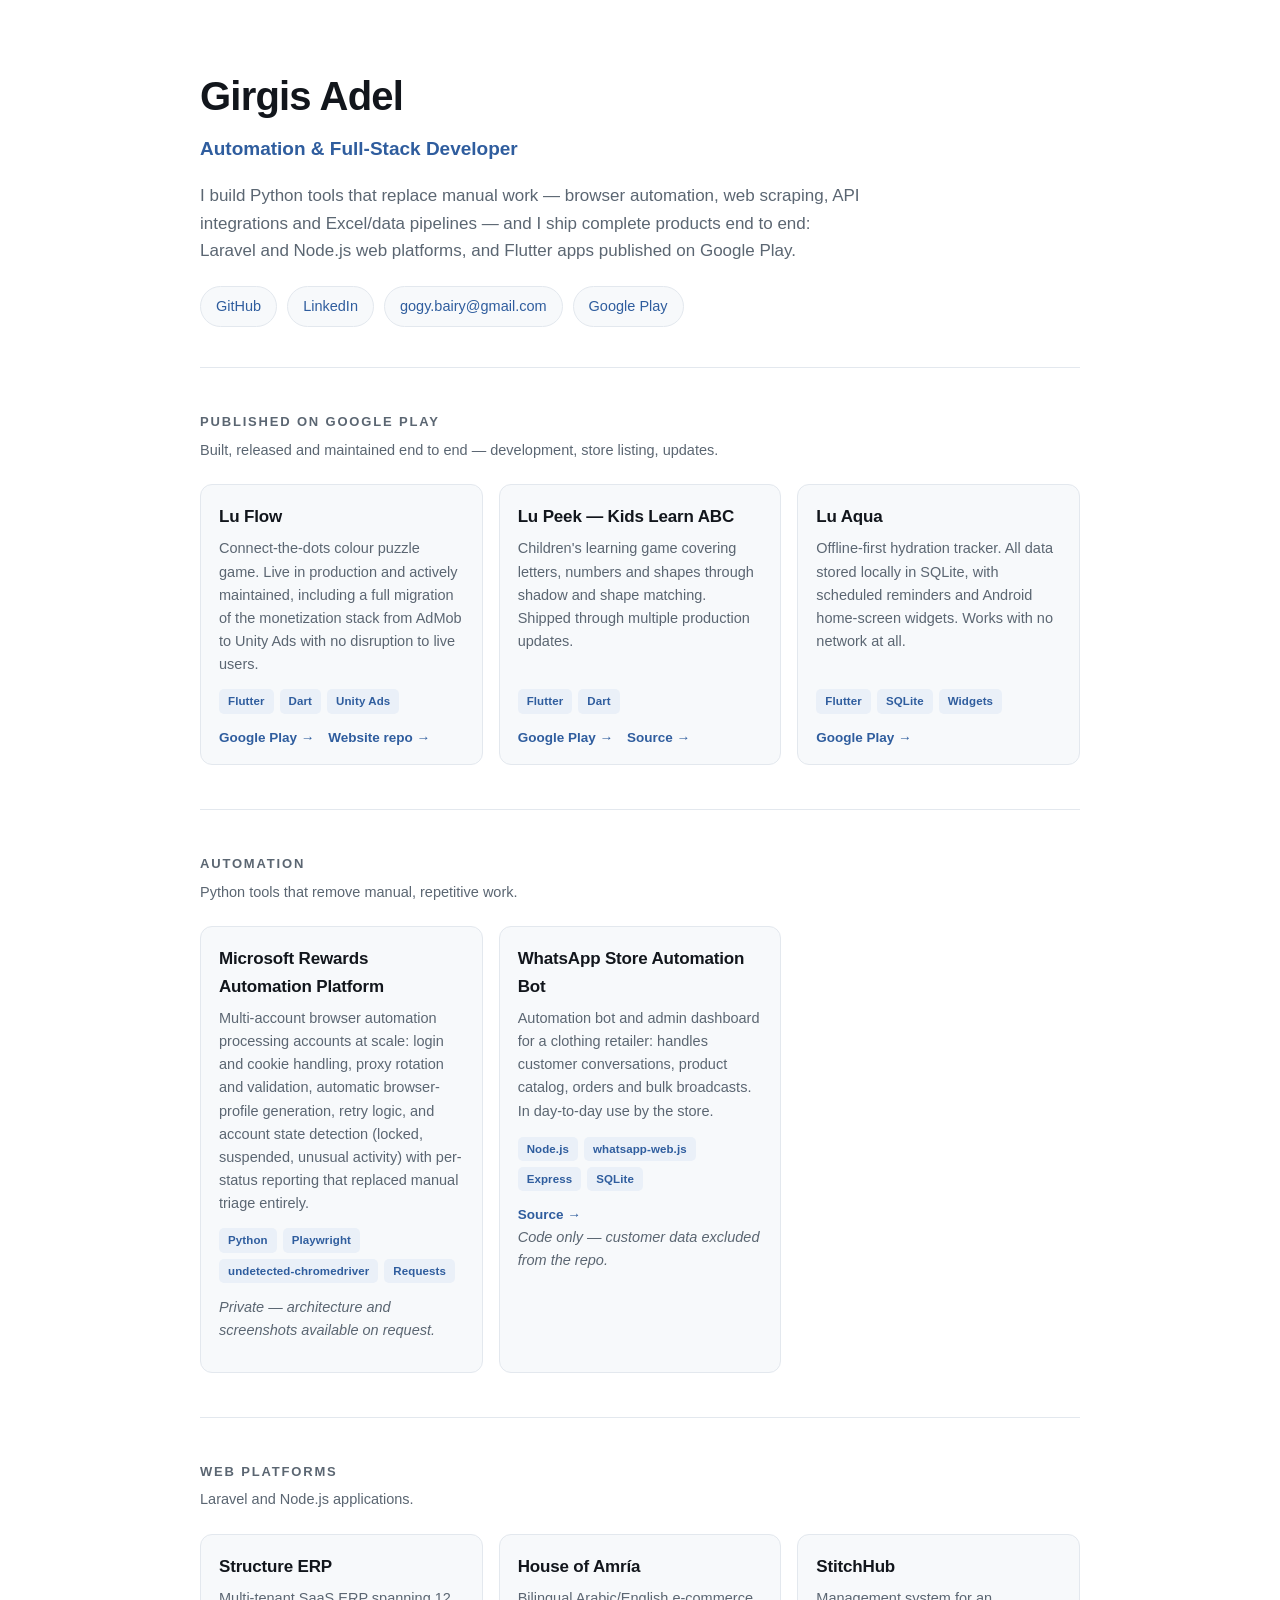
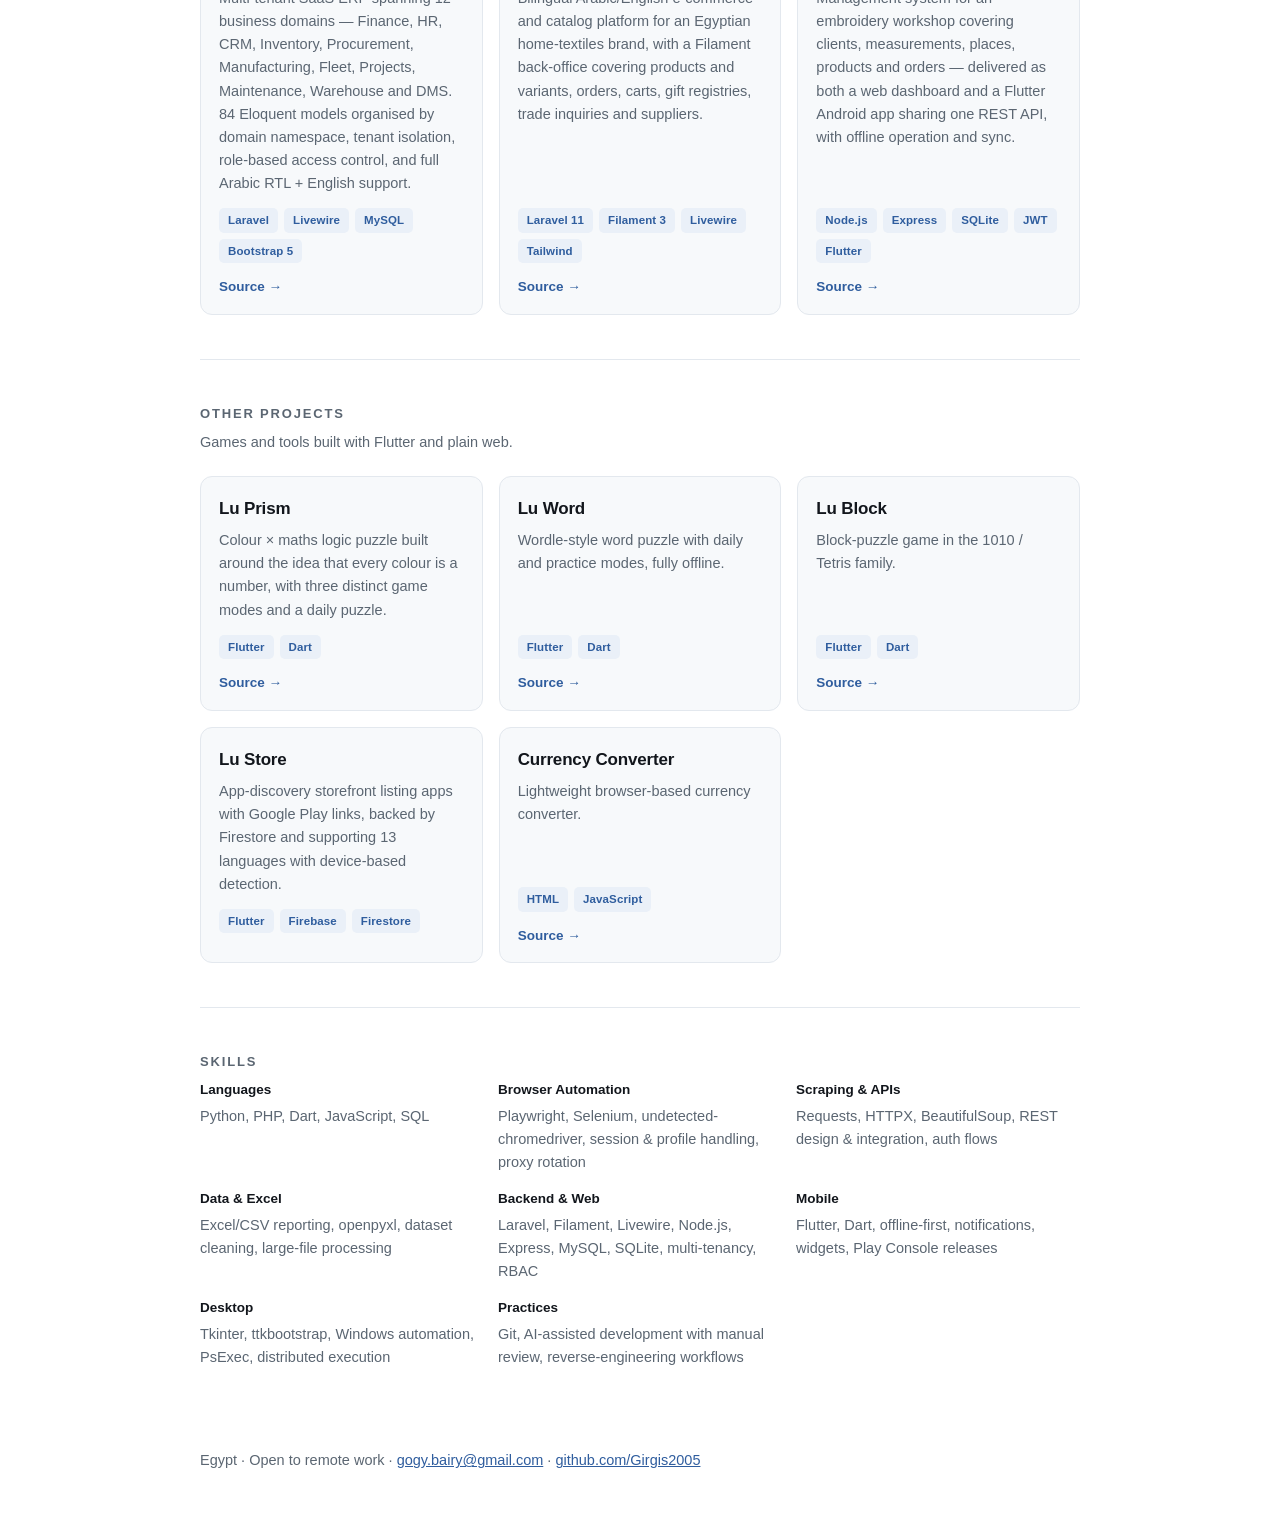
==== index.html @ fccb97ec "Link portfolio cards to published repos" ====
<!DOCTYPE html>
<html lang="en">
<head>
<meta charset="utf-8">
<meta name="viewport" content="width=device-width, initial-scale=1">
<title>Girgis Adel — Automation &amp; Full-Stack Developer</title>
<meta name="description" content="Python automation, Laravel &amp; Node.js web platforms, and Flutter apps published on Google Play.">
<style>
  :root{
    --bg:#ffffff; --fg:#12161c; --muted:#5b6672; --line:#e3e8ee;
    --card:#f7f9fb; --accent:#2f5d9e; --chip:#eaf0f8; --chipfg:#2f5d9e;
  }
  @media (prefers-color-scheme:dark){
    :root{ --bg:#0e1116; --fg:#e6ebf1; --muted:#9aa7b4; --line:#232a33;
           --card:#161b22; --accent:#7aa7e0; --chip:#1b2432; --chipfg:#9dc0ee; }
  }
  :root[data-theme="dark"]{ --bg:#0e1116; --fg:#e6ebf1; --muted:#9aa7b4; --line:#232a33;
           --card:#161b22; --accent:#7aa7e0; --chip:#1b2432; --chipfg:#9dc0ee; }
  :root[data-theme="light"]{ --bg:#ffffff; --fg:#12161c; --muted:#5b6672; --line:#e3e8ee;
           --card:#f7f9fb; --accent:#2f5d9e; --chip:#eaf0f8; --chipfg:#2f5d9e; }

  *{box-sizing:border-box}
  body{margin:0;background:var(--bg);color:var(--fg);
    font:16px/1.6 -apple-system,BlinkMacSystemFont,"Segoe UI",Roboto,Helvetica,Arial,sans-serif;
    -webkit-font-smoothing:antialiased}
  .wrap{max-width:920px;margin:0 auto;padding:0 20px}
  a{color:var(--accent)}

  header{padding:64px 0 40px;border-bottom:1px solid var(--line)}
  h1{margin:0 0 6px;font-size:clamp(28px,5vw,40px);letter-spacing:-.02em}
  .role{margin:0 0 18px;font-size:clamp(16px,2.6vw,19px);color:var(--accent);font-weight:600}
  .lede{margin:0 0 22px;max-width:70ch;color:var(--muted);font-size:17px}
  .links{display:flex;flex-wrap:wrap;gap:10px}
  .links a{display:inline-block;padding:8px 15px;border:1px solid var(--line);
    border-radius:999px;text-decoration:none;font-size:14.5px;font-weight:500;
    background:var(--card);transition:border-color .15s}
  .links a:hover{border-color:var(--accent)}

  section{padding:44px 0;border-bottom:1px solid var(--line)}
  section:last-of-type{border-bottom:0}
  h2{margin:0 0 6px;font-size:13px;text-transform:uppercase;letter-spacing:.14em;color:var(--muted);font-weight:700}
  .sechint{margin:0 0 22px;color:var(--muted);font-size:14.5px}

  .grid{display:grid;gap:16px;grid-template-columns:repeat(auto-fill,minmax(270px,1fr))}
  .card{background:var(--card);border:1px solid var(--line);border-radius:12px;
    padding:18px 18px 16px;display:flex;flex-direction:column}
  .card h3{margin:0 0 7px;font-size:17px;letter-spacing:-.01em}
  .card p{margin:0 0 13px;font-size:14.5px;color:var(--muted);flex:1}
  .stack{display:flex;flex-wrap:wrap;gap:6px;margin-bottom:13px}
  .stack span{background:var(--chip);color:var(--chipfg);font-size:11.5px;
    padding:3px 9px;border-radius:5px;font-weight:600;letter-spacing:.01em}
  .cta{display:flex;flex-wrap:wrap;gap:14px;font-size:13.5px;font-weight:600}
  .cta a{text-decoration:none}
  .cta a:hover{text-decoration:underline}
  .note{font-size:13px;color:var(--muted);font-style:italic}

  .skills{display:grid;gap:14px;grid-template-columns:repeat(auto-fit,minmax(240px,1fr))}
  .skills div strong{display:block;font-size:13.5px;margin-bottom:4px}
  .skills div p{margin:0;font-size:14.5px;color:var(--muted)}

  footer{padding:36px 0 60px;color:var(--muted);font-size:14.5px}
</style>
</head>
<body>
<div class="wrap">

<header>
  <h1>Girgis Adel</h1>
  <p class="role">Automation &amp; Full-Stack Developer</p>
  <p class="lede">
    I build Python tools that replace manual work — browser automation, web scraping, API
    integrations and Excel/data pipelines — and I ship complete products end to end: Laravel
    and Node.js web platforms, and Flutter apps published on Google Play.
  </p>
  <div class="links">
    <a href="https://github.com/Girgis2005">GitHub</a>
    <a href="https://www.linkedin.com/in/girgis-adel-0312b8225/">LinkedIn</a>
    <a href="mailto:gogy.bairy@gmail.com">gogy.bairy@gmail.com</a>
    <a href="https://play.google.com/store/apps/details?id=com.luflow.app">Google Play</a>
  </div>
</header>

<section>
  <h2>Published on Google Play</h2>
  <p class="sechint">Built, released and maintained end to end — development, store listing, updates.</p>
  <div class="grid">

    <article class="card">
      <h3>Lu Flow</h3>
      <p>Connect-the-dots colour puzzle game. Live in production and actively maintained,
         including a full migration of the monetization stack from AdMob to Unity Ads
         with no disruption to live users.</p>
      <div class="stack"><span>Flutter</span><span>Dart</span><span>Unity Ads</span></div>
      <div class="cta">
        <a href="https://play.google.com/store/apps/details?id=com.luflow.app">Google Play →</a>
        <a href="https://github.com/Girgis2005/lu-flow">Website repo →</a>
      </div>
    </article>

    <article class="card">
      <h3>Lu Peek — Kids Learn ABC</h3>
      <p>Children's learning game covering letters, numbers and shapes through shadow and
         shape matching. Shipped through multiple production updates.</p>
      <div class="stack"><span>Flutter</span><span>Dart</span></div>
      <div class="cta">
        <a href="https://play.google.com/store/apps/details?id=com.lupeek.app">Google Play →</a>
        <a href="https://github.com/Girgis2005/lu-peek">Source →</a>
      </div>
    </article>

    <article class="card">
      <h3>Lu Aqua</h3>
      <p>Offline-first hydration tracker. All data stored locally in SQLite, with scheduled
         reminders and Android home-screen widgets. Works with no network at all.</p>
      <div class="stack"><span>Flutter</span><span>SQLite</span><span>Widgets</span></div>
      <div class="cta">
        <a href="https://play.google.com/store/apps/details?id=com.smartsip.smartsip">Google Play →</a>
      </div>
    </article>

  </div>
</section>

<section>
  <h2>Automation</h2>
  <p class="sechint">Python tools that remove manual, repetitive work.</p>
  <div class="grid">

    <article class="card">
      <h3>Microsoft Rewards Automation Platform</h3>
      <p>Multi-account browser automation processing accounts at scale: login and cookie
         handling, proxy rotation and validation, automatic browser-profile generation,
         retry logic, and account state detection (locked, suspended, unusual activity)
         with per-status reporting that replaced manual triage entirely.</p>
      <div class="stack"><span>Python</span><span>Playwright</span><span>undetected-chromedriver</span><span>Requests</span></div>
      <p class="note">Private — architecture and screenshots available on request.</p>
    </article>

    <article class="card">
      <h3>WhatsApp Store Automation Bot</h3>
      <p>Automation bot and admin dashboard for a clothing retailer: handles customer
         conversations, product catalog, orders and bulk broadcasts. In day-to-day use
         by the store.</p>
      <div class="stack"><span>Node.js</span><span>whatsapp-web.js</span><span>Express</span><span>SQLite</span></div>
      <div class="cta"><a href="https://github.com/Girgis2005/whatsapp-store-bot">Source →</a></div>
      <p class="note">Code only — customer data excluded from the repo.</p>
    </article>

  </div>
</section>

<section>
  <h2>Web Platforms</h2>
  <p class="sechint">Laravel and Node.js applications.</p>
  <div class="grid">

    <article class="card">
      <h3>Structure ERP</h3>
      <p>Multi-tenant SaaS ERP spanning 12 business domains — Finance, HR, CRM, Inventory,
         Procurement, Manufacturing, Fleet, Projects, Maintenance, Warehouse and DMS.
         84 Eloquent models organised by domain namespace, tenant isolation, role-based
         access control, and full Arabic RTL + English support.</p>
      <div class="stack"><span>Laravel</span><span>Livewire</span><span>MySQL</span><span>Bootstrap 5</span></div>
      <div class="cta"><a href="https://github.com/Girgis2005/structure-erp">Source →</a></div>
    </article>

    <article class="card">
      <h3>House of Amría</h3>
      <p>Bilingual Arabic/English e-commerce and catalog platform for an Egyptian
         home-textiles brand, with a Filament back-office covering products and variants,
         orders, carts, gift registries, trade inquiries and suppliers.</p>
      <div class="stack"><span>Laravel 11</span><span>Filament 3</span><span>Livewire</span><span>Tailwind</span></div>
      <div class="cta"><a href="https://github.com/Girgis2005/house-of-amria">Source →</a></div>
    </article>

    <article class="card">
      <h3>StitchHub</h3>
      <p>Management system for an embroidery workshop covering clients, measurements,
         places, products and orders — delivered as both a web dashboard and a Flutter
         Android app sharing one REST API, with offline operation and sync.</p>
      <div class="stack"><span>Node.js</span><span>Express</span><span>SQLite</span><span>JWT</span><span>Flutter</span></div>
      <div class="cta"><a href="https://github.com/Girgis2005/stitchhub-workshop">Source →</a></div>
    </article>

  </div>
</section>

<section>
  <h2>Other Projects</h2>
  <p class="sechint">Games and tools built with Flutter and plain web.</p>
  <div class="grid">

    <article class="card">
      <h3>Lu Prism</h3>
      <p>Colour × maths logic puzzle built around the idea that every colour is a number,
         with three distinct game modes and a daily puzzle.</p>
      <div class="stack"><span>Flutter</span><span>Dart</span></div>
      <div class="cta"><a href="https://github.com/Girgis2005/lu-prism">Source →</a></div>
    </article>

    <article class="card">
      <h3>Lu Word</h3>
      <p>Wordle-style word puzzle with daily and practice modes, fully offline.</p>
      <div class="stack"><span>Flutter</span><span>Dart</span></div>
      <div class="cta"><a href="https://github.com/Girgis2005/lu-word">Source →</a></div>
    </article>

    <article class="card">
      <h3>Lu Block</h3>
      <p>Block-puzzle game in the 1010 / Tetris family.</p>
      <div class="stack"><span>Flutter</span><span>Dart</span></div>
      <div class="cta"><a href="https://github.com/Girgis2005/lu-block">Source →</a></div>
    </article>

    <article class="card">
      <h3>Lu Store</h3>
      <p>App-discovery storefront listing apps with Google Play links, backed by Firestore
         and supporting 13 languages with device-based detection.</p>
      <div class="stack"><span>Flutter</span><span>Firebase</span><span>Firestore</span></div>
    </article>

    <article class="card">
      <h3>Currency Converter</h3>
      <p>Lightweight browser-based currency converter.</p>
      <div class="stack"><span>HTML</span><span>JavaScript</span></div>
      <div class="cta"><a href="https://github.com/Girgis2005/currency-converter">Source →</a></div>
    </article>

  </div>
</section>

<section>
  <h2>Skills</h2>
  <div class="skills">
    <div><strong>Languages</strong><p>Python, PHP, Dart, JavaScript, SQL</p></div>
    <div><strong>Browser Automation</strong><p>Playwright, Selenium, undetected-chromedriver, session &amp; profile handling, proxy rotation</p></div>
    <div><strong>Scraping &amp; APIs</strong><p>Requests, HTTPX, BeautifulSoup, REST design &amp; integration, auth flows</p></div>
    <div><strong>Data &amp; Excel</strong><p>Excel/CSV reporting, openpyxl, dataset cleaning, large-file processing</p></div>
    <div><strong>Backend &amp; Web</strong><p>Laravel, Filament, Livewire, Node.js, Express, MySQL, SQLite, multi-tenancy, RBAC</p></div>
    <div><strong>Mobile</strong><p>Flutter, Dart, offline-first, notifications, widgets, Play Console releases</p></div>
    <div><strong>Desktop</strong><p>Tkinter, ttkbootstrap, Windows automation, PsExec, distributed execution</p></div>
    <div><strong>Practices</strong><p>Git, AI-assisted development with manual review, reverse-engineering workflows</p></div>
  </div>
</section>

<footer>
  Egypt · Open to remote work ·
  <a href="mailto:gogy.bairy@gmail.com">gogy.bairy@gmail.com</a> ·
  <a href="https://github.com/Girgis2005">github.com/Girgis2005</a>
</footer>

</div>
</body>
</html>
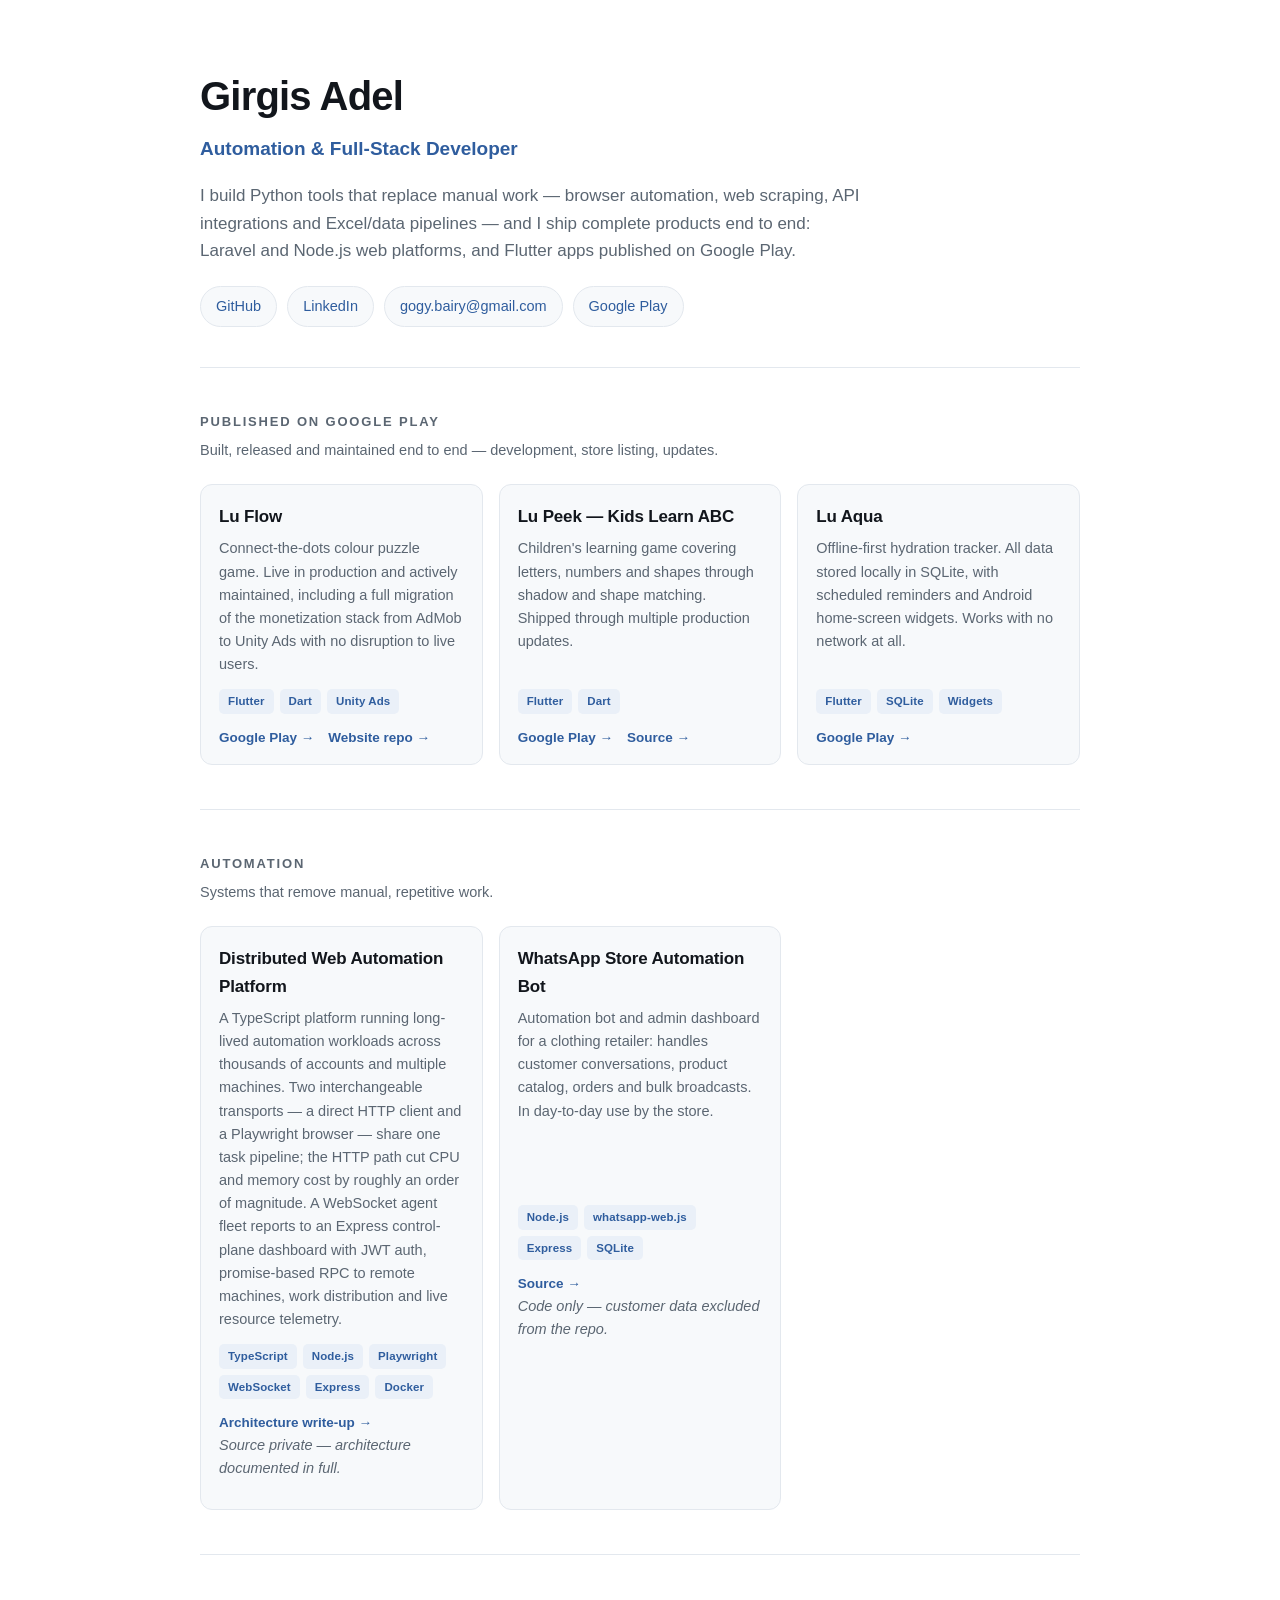
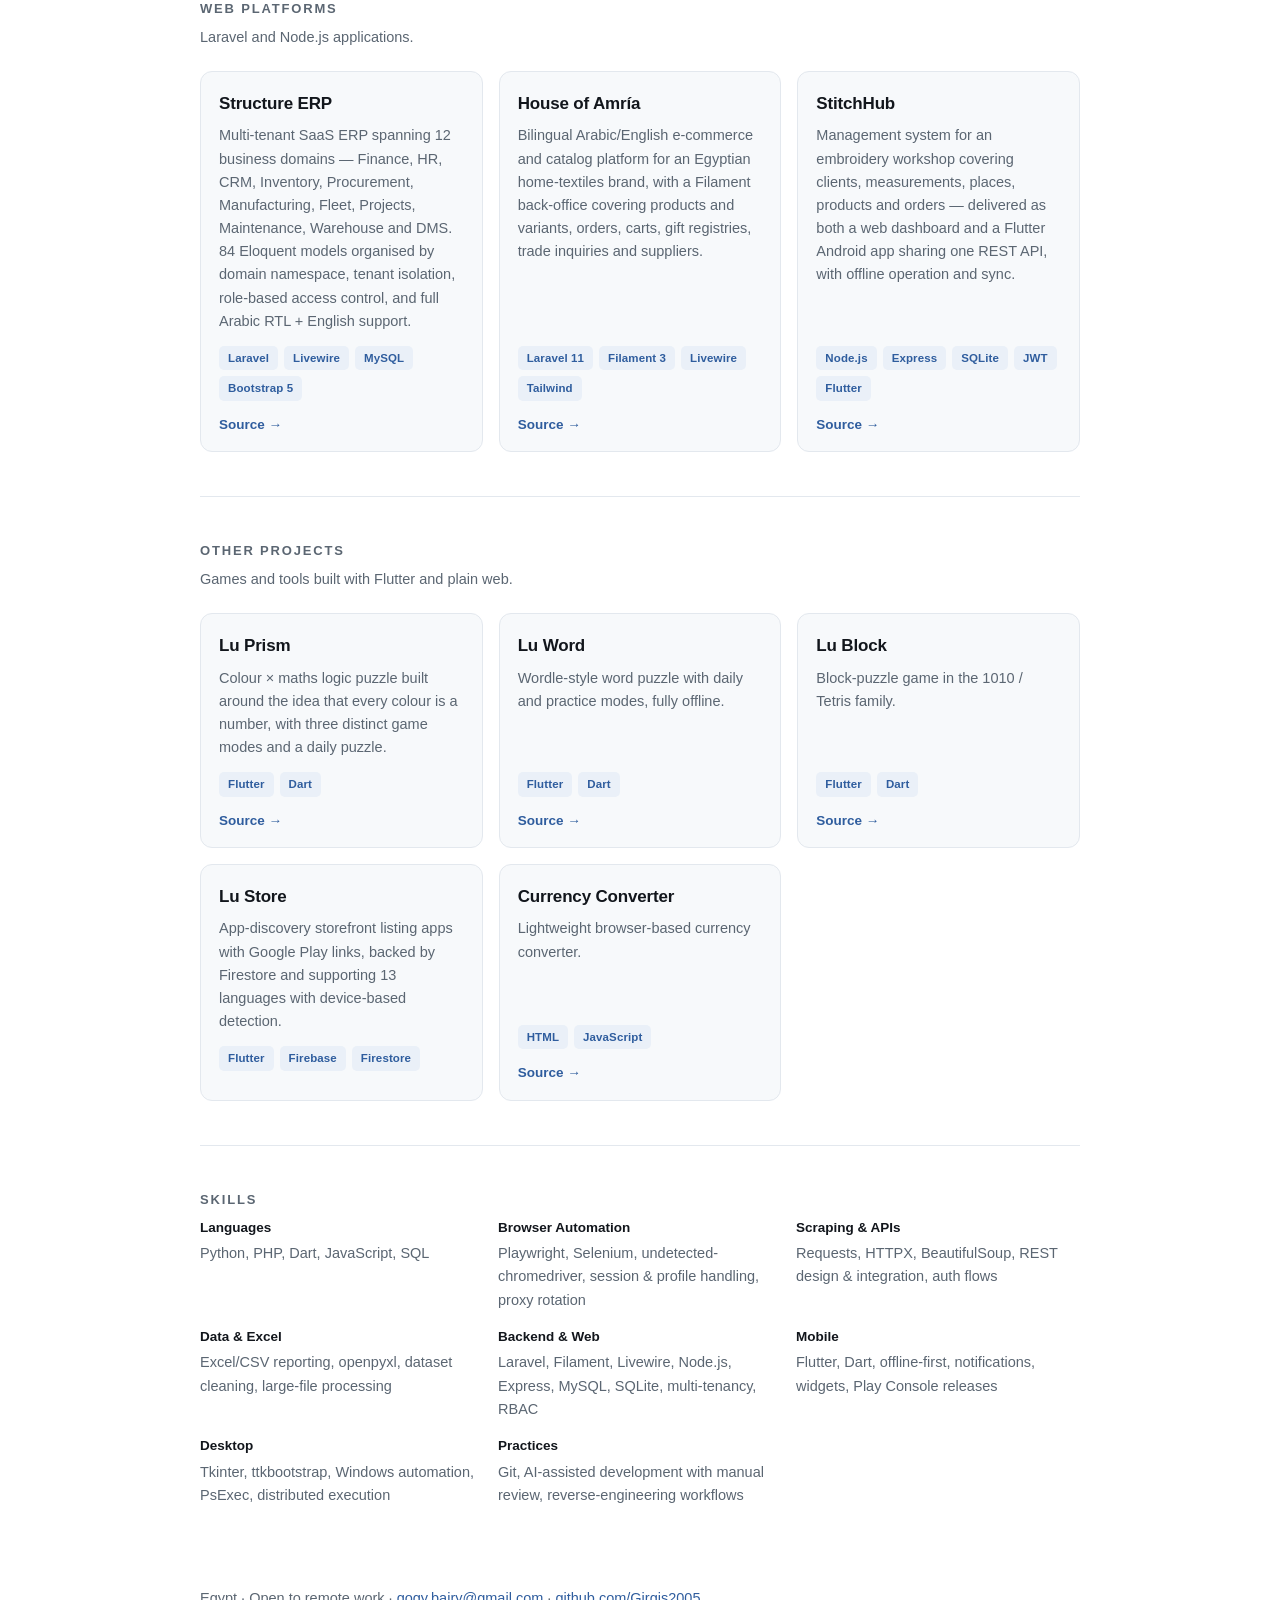
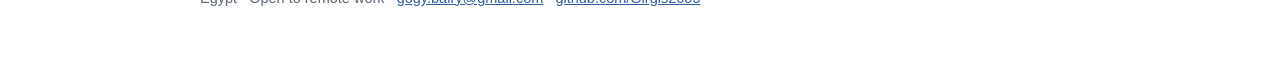
==== commit 60e62b13: "Reframe automation platform entry" ====
--- a/index.html
+++ b/index.html
@@ -123,17 +123,20 @@
 
 <section>
   <h2>Automation</h2>
-  <p class="sechint">Python tools that remove manual, repetitive work.</p>
-  <div class="grid">
-
-    <article class="card">
-      <h3>Microsoft Rewards Automation Platform</h3>
-      <p>Multi-account browser automation processing accounts at scale: login and cookie
-         handling, proxy rotation and validation, automatic browser-profile generation,
-         retry logic, and account state detection (locked, suspended, unusual activity)
-         with per-status reporting that replaced manual triage entirely.</p>
-      <div class="stack"><span>Python</span><span>Playwright</span><span>undetected-chromedriver</span><span>Requests</span></div>
-      <p class="note">Private — architecture and screenshots available on request.</p>
+  <p class="sechint">Systems that remove manual, repetitive work.</p>
+  <div class="grid">
+
+    <article class="card">
+      <h3>Distributed Web Automation Platform</h3>
+         <p>A TypeScript platform running long-lived automation workloads across thousands of
+         accounts and multiple machines. Two interchangeable transports — a direct HTTP client
+         and a Playwright browser — share one task pipeline; the HTTP path cut CPU and memory
+         cost by roughly an order of magnitude. A WebSocket agent fleet reports to an Express
+         control-plane dashboard with JWT auth, promise-based RPC to remote machines, work
+         distribution and live resource telemetry.</p>
+      <div class="stack"><span>TypeScript</span><span>Node.js</span><span>Playwright</span><span>WebSocket</span><span>Express</span><span>Docker</span></div>
+      <div class="cta"><a href="https://github.com/Girgis2005/distributed-web-automation">Architecture write-up →</a></div>
+      <p class="note">Source private — architecture documented in full.</p>
     </article>
 
     <article class="card">
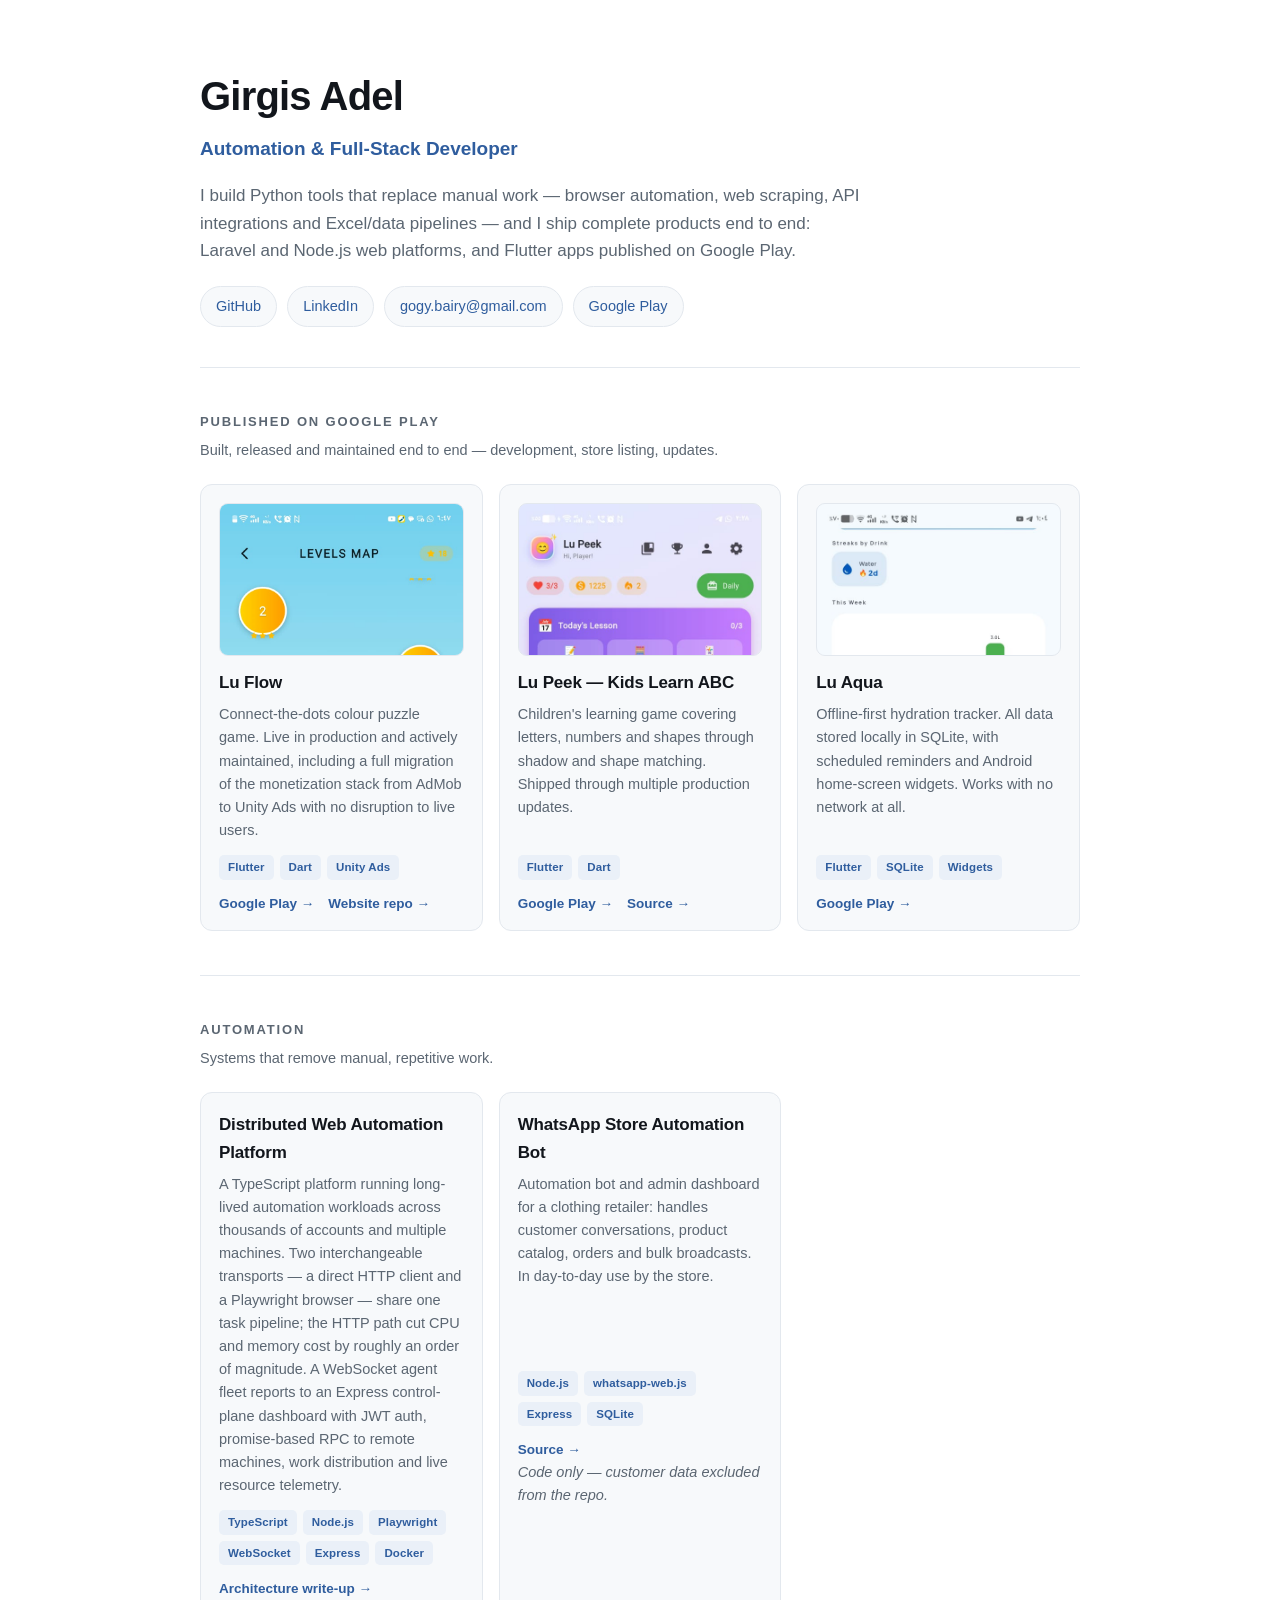
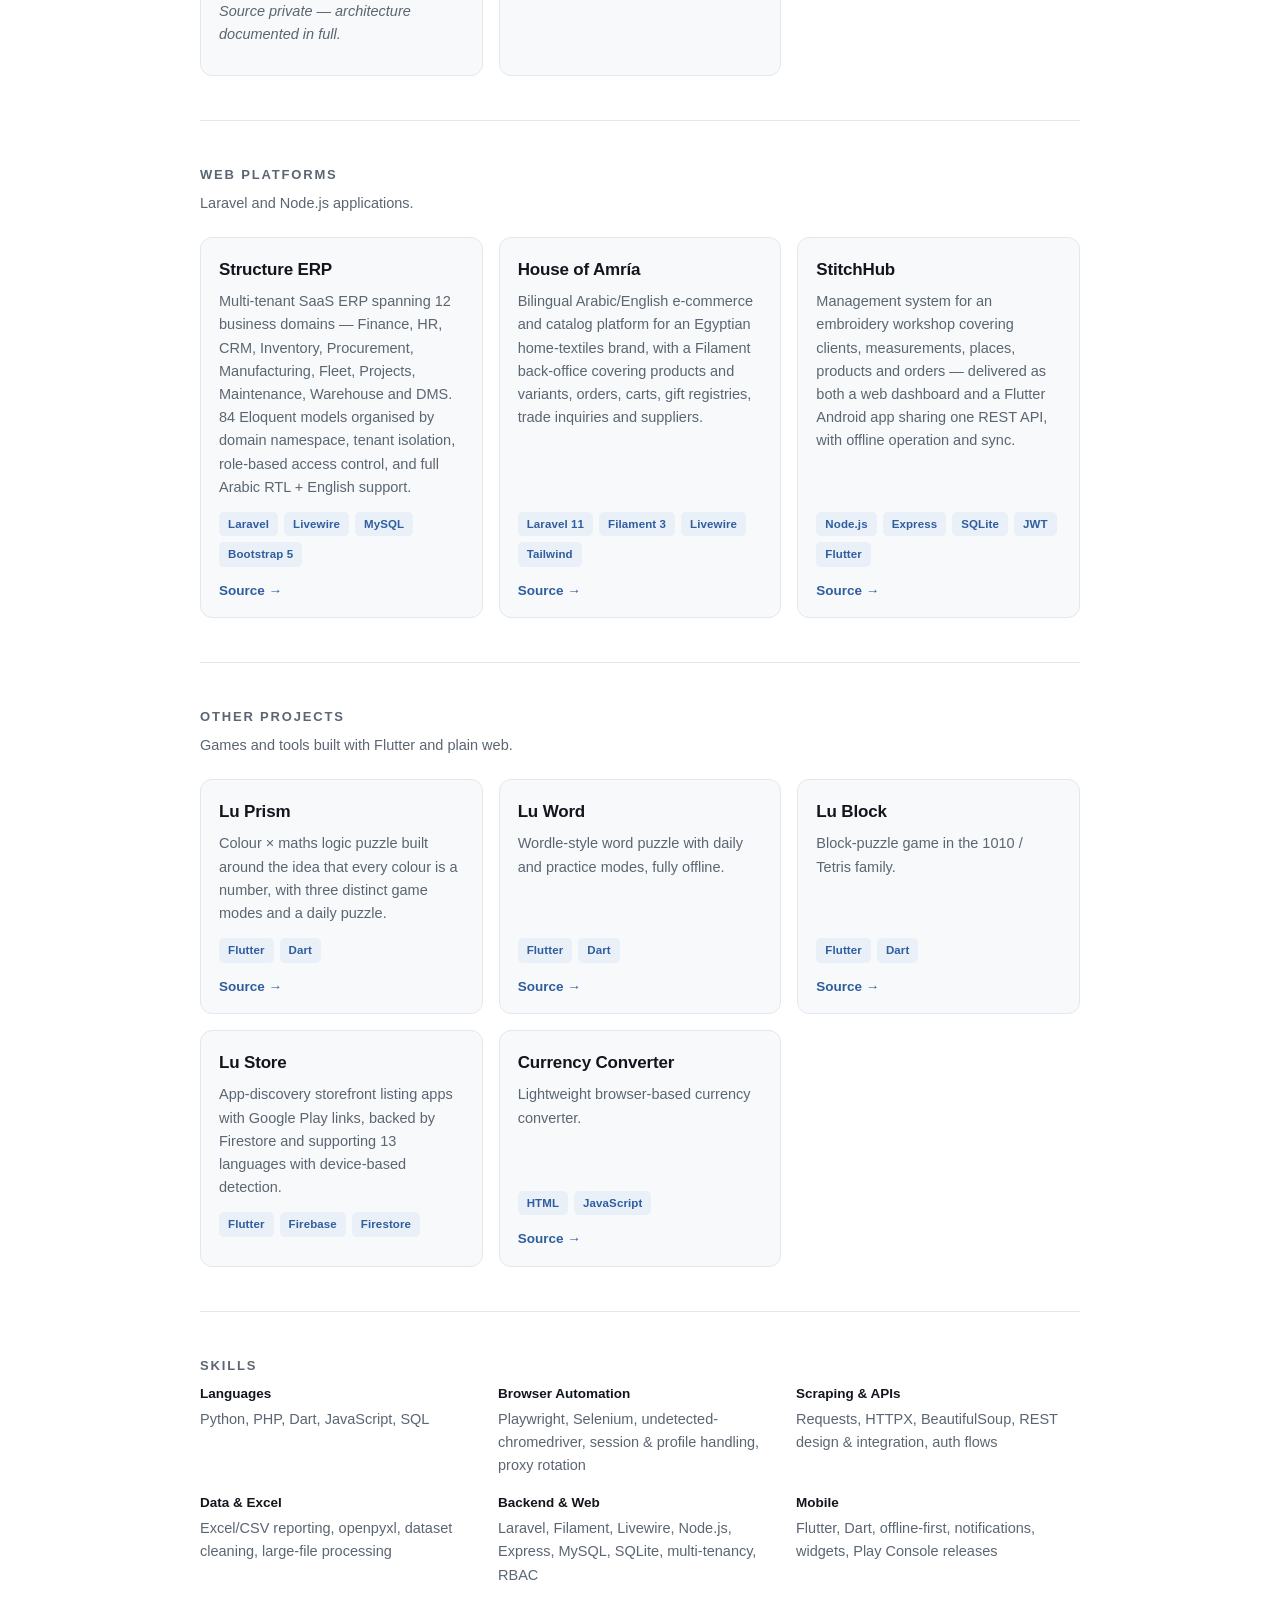
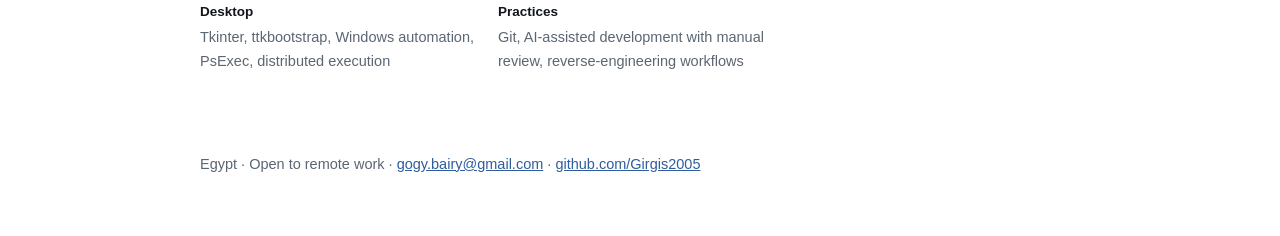
==== commit f41791fd: "Add real app screenshots to published-apps cards" ====
--- a/index.html
+++ b/index.html
@@ -46,6 +46,8 @@
     padding:18px 18px 16px;display:flex;flex-direction:column}
   .card h3{margin:0 0 7px;font-size:17px;letter-spacing:-.01em}
   .card p{margin:0 0 13px;font-size:14.5px;color:var(--muted);flex:1}
+  .shot{width:100%;border-radius:9px;border:1px solid var(--line);margin-bottom:13px;
+    aspect-ratio:16/10;object-fit:cover;object-position:top;background:var(--chip);display:block}
   .stack{display:flex;flex-wrap:wrap;gap:6px;margin-bottom:13px}
   .stack span{background:var(--chip);color:var(--chipfg);font-size:11.5px;
     padding:3px 9px;border-radius:5px;font-weight:600;letter-spacing:.01em}
@@ -86,6 +88,7 @@
   <div class="grid">
 
     <article class="card">
+      <img class="shot" src="img/apps/luflow.png" alt="Lu Flow gameplay" loading="lazy">
       <h3>Lu Flow</h3>
       <p>Connect-the-dots colour puzzle game. Live in production and actively maintained,
          including a full migration of the monetization stack from AdMob to Unity Ads
@@ -98,6 +101,7 @@
     </article>
 
     <article class="card">
+      <img class="shot" src="img/apps/lupeek.png" alt="Lu Peek gameplay" loading="lazy">
       <h3>Lu Peek — Kids Learn ABC</h3>
       <p>Children's learning game covering letters, numbers and shapes through shadow and
          shape matching. Shipped through multiple production updates.</p>
@@ -109,6 +113,7 @@
     </article>
 
     <article class="card">
+      <img class="shot" src="img/apps/luaqua.png" alt="Lu Aqua hydration tracker" loading="lazy">
       <h3>Lu Aqua</h3>
       <p>Offline-first hydration tracker. All data stored locally in SQLite, with scheduled
          reminders and Android home-screen widgets. Works with no network at all.</p>
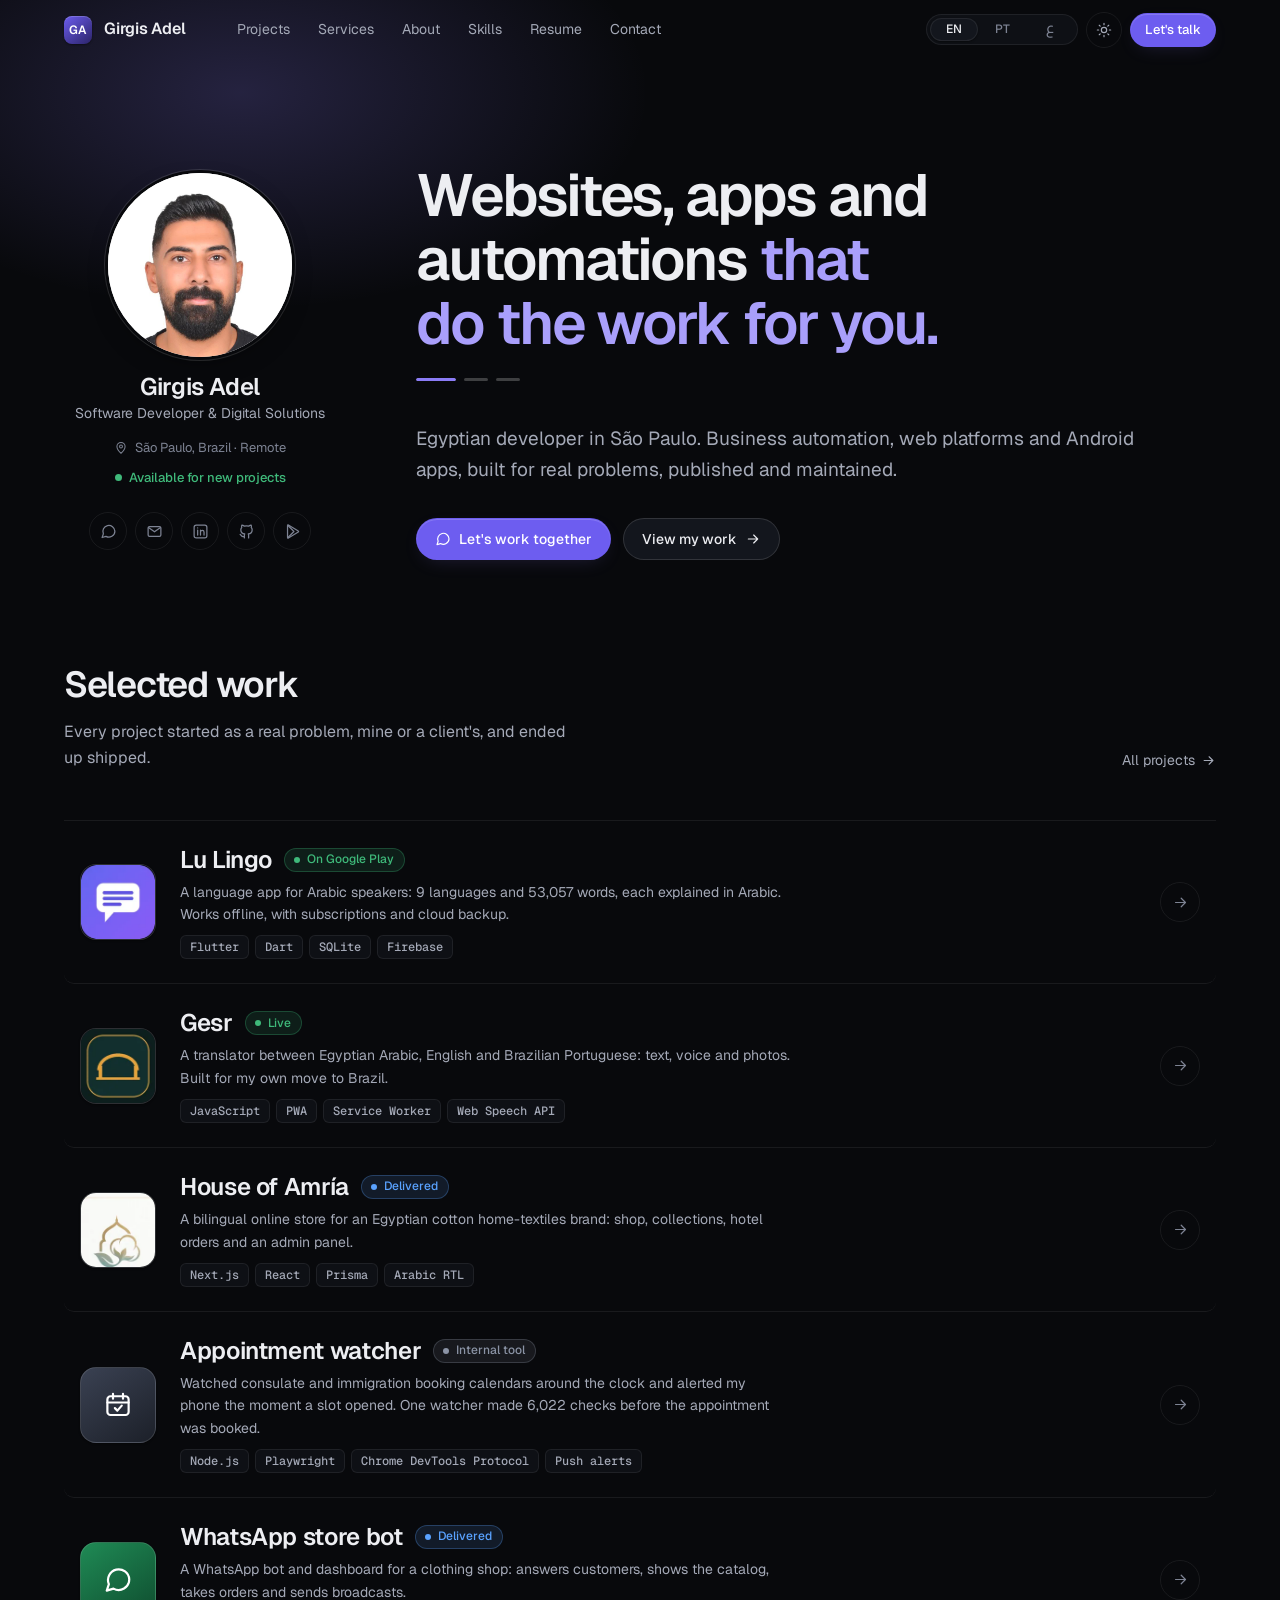
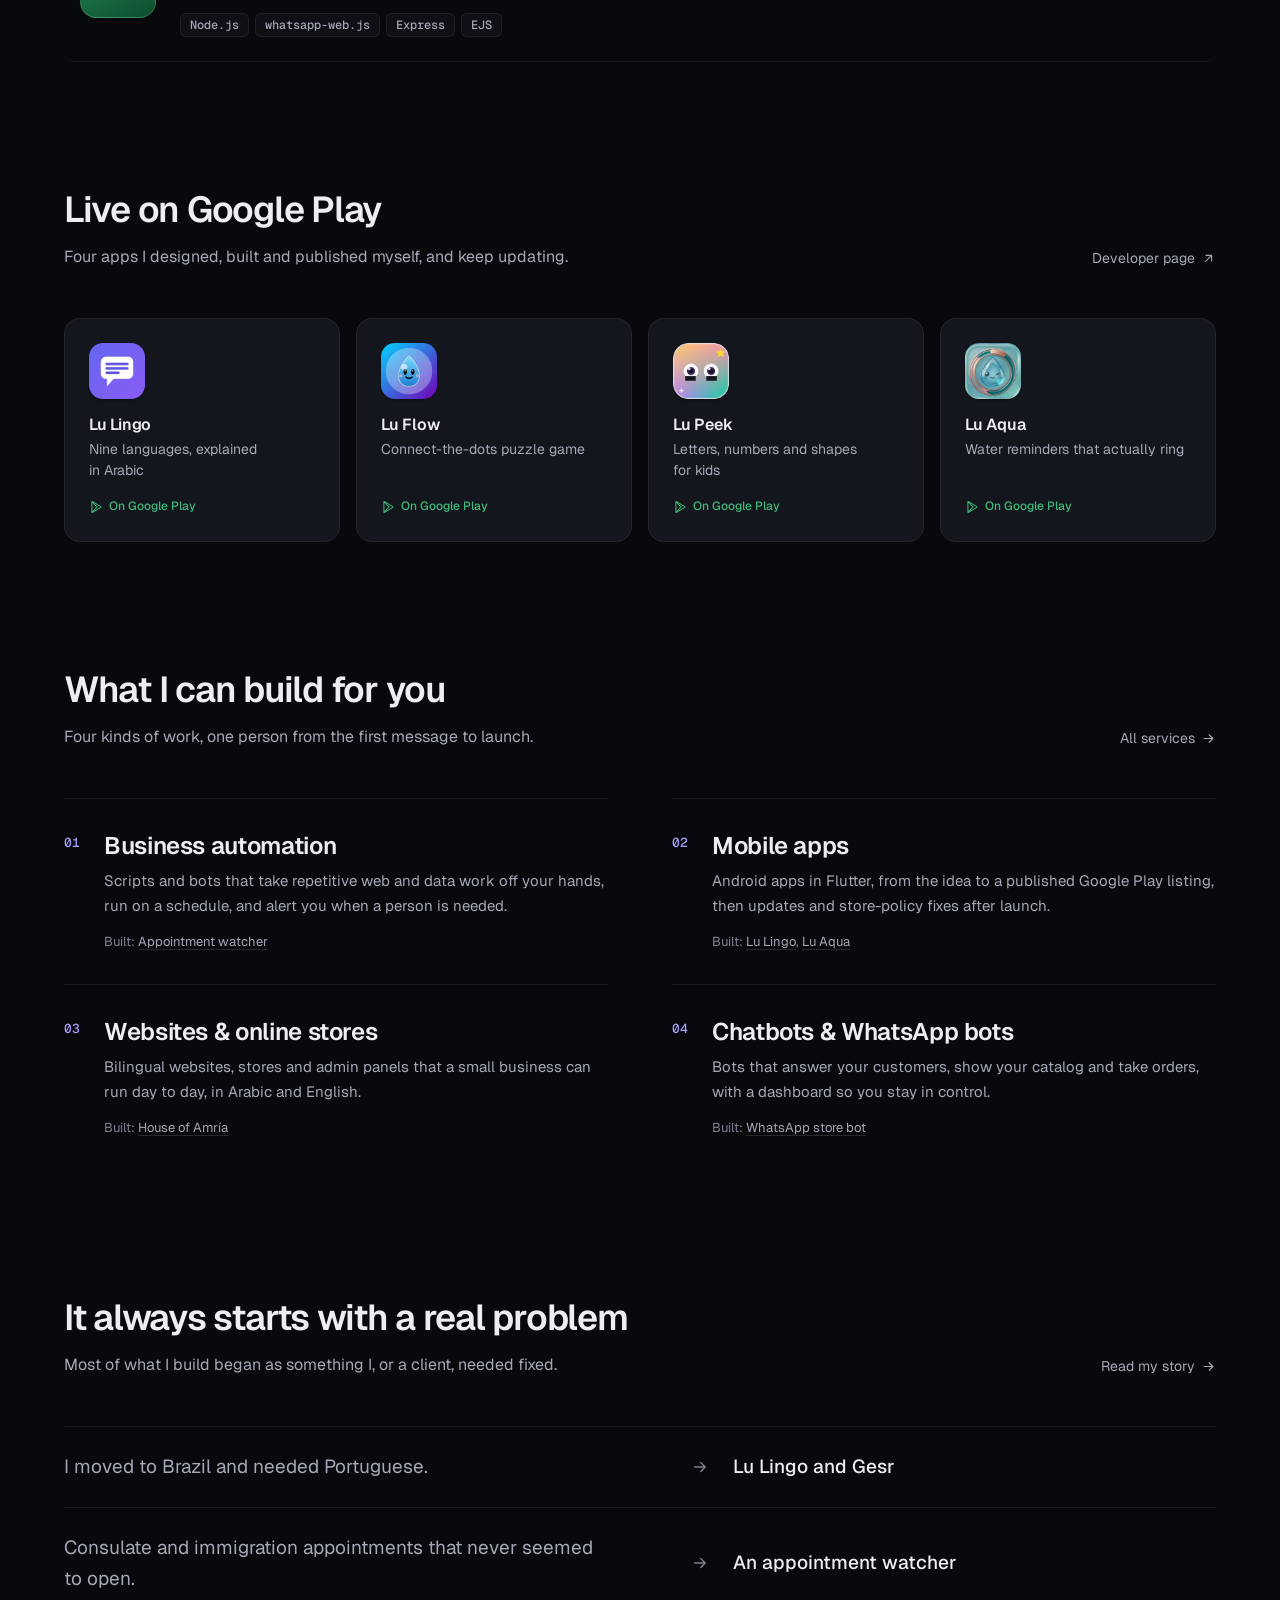
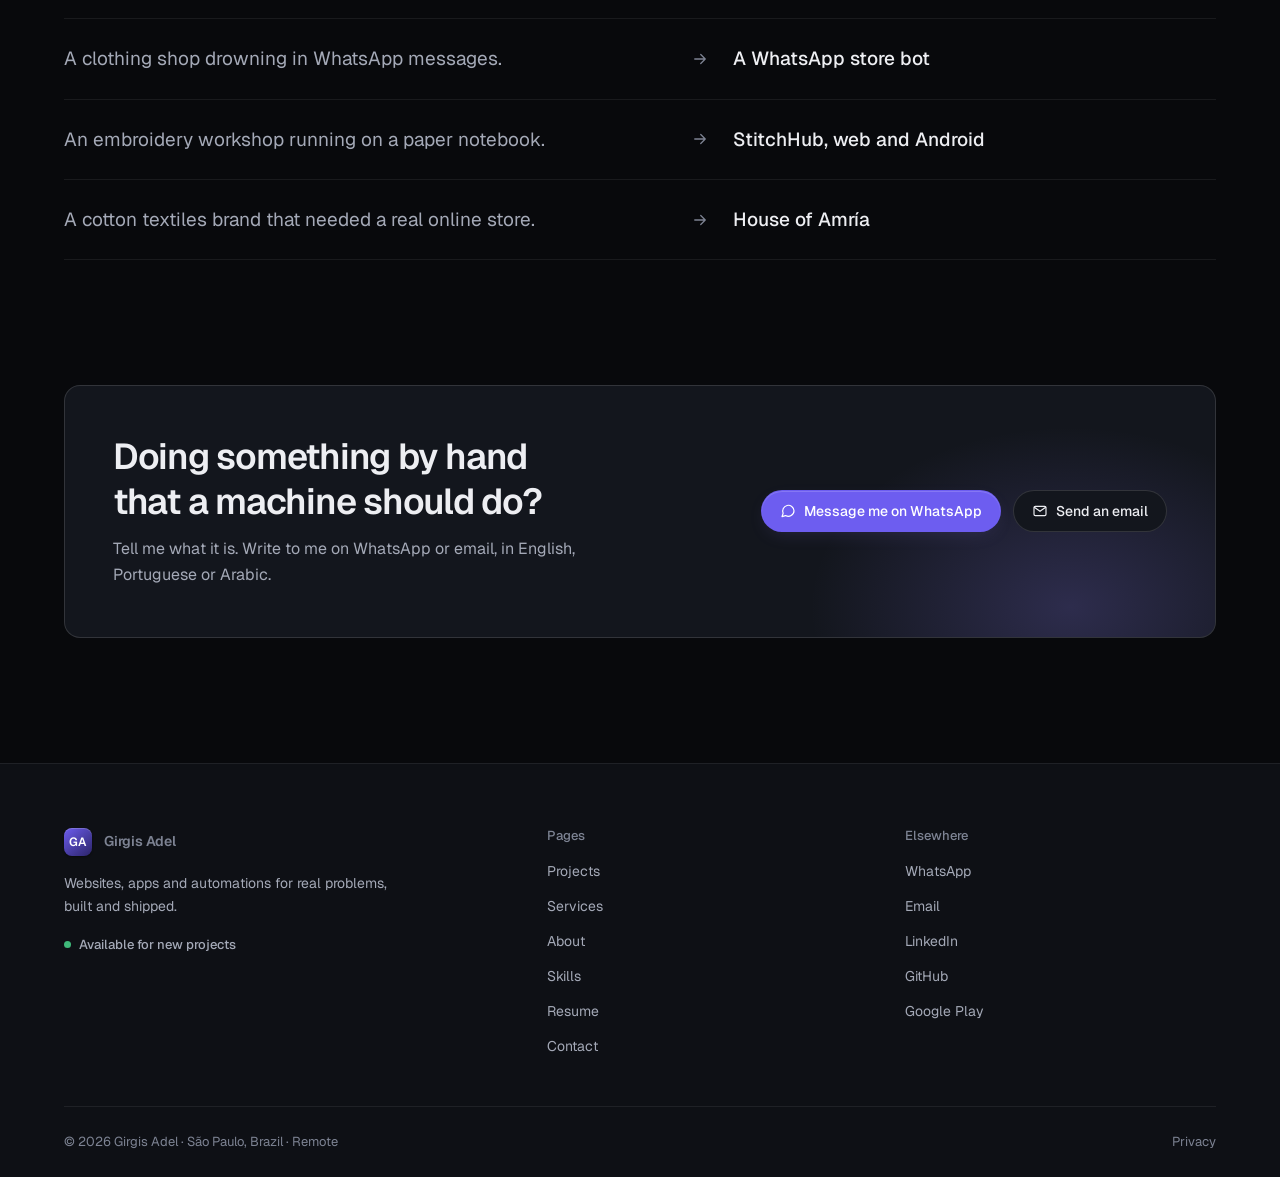
==== commit b00d2fb0: "New portfolio site: EN/PT-BR/AR, projects and case studies, services, CV downloads, contact form" ====
--- a/index.html
+++ b/index.html
@@ -1,262 +1,192 @@
-<!DOCTYPE html>
-<html lang="en">
+<!doctype html>
+<html lang="en" dir="ltr">
 <head>
 <meta charset="utf-8">
 <meta name="viewport" content="width=device-width, initial-scale=1">
-<title>Girgis Adel — Automation &amp; Full-Stack Developer</title>
-<meta name="description" content="Python automation, Laravel &amp; Node.js web platforms, and Flutter apps published on Google Play.">
-<style>
-  :root{
-    --bg:#ffffff; --fg:#12161c; --muted:#5b6672; --line:#e3e8ee;
-    --card:#f7f9fb; --accent:#2f5d9e; --chip:#eaf0f8; --chipfg:#2f5d9e;
-  }
-  @media (prefers-color-scheme:dark){
-    :root{ --bg:#0e1116; --fg:#e6ebf1; --muted:#9aa7b4; --line:#232a33;
-           --card:#161b22; --accent:#7aa7e0; --chip:#1b2432; --chipfg:#9dc0ee; }
-  }
-  :root[data-theme="dark"]{ --bg:#0e1116; --fg:#e6ebf1; --muted:#9aa7b4; --line:#232a33;
-           --card:#161b22; --accent:#7aa7e0; --chip:#1b2432; --chipfg:#9dc0ee; }
-  :root[data-theme="light"]{ --bg:#ffffff; --fg:#12161c; --muted:#5b6672; --line:#e3e8ee;
-           --card:#f7f9fb; --accent:#2f5d9e; --chip:#eaf0f8; --chipfg:#2f5d9e; }
+<title>Girgis Adel · Websites, apps &amp; automation</title>
+<meta name="description" content="Egyptian developer in São Paulo. Business automation, web platforms and Android apps, built for real problems, published and maintained.">
+<meta name="theme-color" content="#08090c">
+<link rel="canonical" href="https://girgis2005.github.io/">
+<meta property="og:type" content="website">
+<meta property="og:site_name" content="Girgis Adel">
+<meta property="og:title" content="Girgis Adel · Websites, apps &amp; automation">
+<meta property="og:description" content="Egyptian developer in São Paulo. Business automation, web platforms and Android apps, built for real problems, published and maintained.">
+<!-- seo:start -->
+<meta property="og:url" content="https://girgis2005.github.io/">
+<meta property="og:image" content="https://girgis2005.github.io/assets/images/og-image.png">
+<meta property="og:image:width" content="1200">
+<meta property="og:image:height" content="630">
+<meta property="og:image:alt" content="Girgis Adel — websites, apps and automations">
+<meta property="og:locale" content="en_US">
+<meta property="og:locale:alternate" content="pt_BR">
+<meta property="og:locale:alternate" content="ar_AR">
+<meta name="twitter:card" content="summary_large_image">
+<script type="application/ld+json">{"@context":"https://schema.org","@type":"Person","name":"Girgis Adel","alternateName":"جرجس عادل","url":"https://girgis2005.github.io","image":"https://girgis2005.github.io/assets/images/girgis-adel.jpg","jobTitle":"Software Developer","address":{"@type":"PostalAddress","addressLocality":"São Paulo","addressCountry":"BR"},"email":"mailto:gogy.bairy@gmail.com","knowsLanguage":["ar","en","pt"],"sameAs":["https://github.com/Girgis2005","https://www.linkedin.com/in/girgis-adel-dev","https://play.google.com/store/apps/developer?id=Lu+Games+Cy"]}</script>
+<link rel="apple-touch-icon" href="/assets/icons/apple-touch-icon.png">
+<!-- seo:end -->
+<link rel="icon" href="/assets/icons/favicon.svg" type="image/svg+xml">
+<script>/* pre-paint: theme + language before first frame (no flash) */(function(){try{var d=document.documentElement,q=new URLSearchParams(location.search).get('lang'),l=q||localStorage.getItem('lang'),t=localStorage.getItem('theme');if(t==='light')d.dataset.theme='light';if(l&&/^(pt|ar)/i.test(l)){d.classList.add('i18n-pending');if(/^ar/i.test(l)){d.lang='ar';d.dir='rtl'}else d.lang='pt-BR'}}catch(e){}})();</script>
+<link rel="preconnect" href="https://fonts.googleapis.com">
+<link rel="preconnect" href="https://fonts.gstatic.com" crossorigin>
+<link rel="stylesheet" href="https://fonts.googleapis.com/css2?family=Geist:wght@400;500;600;700&family=Geist+Mono:wght@400;500&family=Cairo:wght@400;500;600;700&display=swap">
+<link rel="stylesheet" href="/css/tokens.css">
+<link rel="stylesheet" href="/css/base.css">
+<link rel="stylesheet" href="/css/layout.css">
+<link rel="stylesheet" href="/css/components.css">
+<link rel="stylesheet" href="/css/pages.css">
+<link rel="stylesheet" href="/css/animations.css">
+<script type="module" src="/js/main.js"></script>
+</head>
+<body data-page="home" data-title="meta.home.title" data-description="meta.home.description">
+<a class="skip-link" href="#main" data-i18n="common.skip">Skip to content</a>
+<header id="site-header" class="nav"></header>
 
-  *{box-sizing:border-box}
-  body{margin:0;background:var(--bg);color:var(--fg);
-    font:16px/1.6 -apple-system,BlinkMacSystemFont,"Segoe UI",Roboto,Helvetica,Arial,sans-serif;
-    -webkit-font-smoothing:antialiased}
-  .wrap{max-width:920px;margin:0 auto;padding:0 20px}
-  a{color:var(--accent)}
+<main id="main" tabindex="-1">
+  <section class="hero hero--split">
+    <div class="container hero__in">
+      <div class="hero__side">
+      <div class="profile rise" style="--i:0">
+        <img class="avatar avatar--hero" src="/assets/images/girgis-adel.jpg" width="184" height="184" alt="Photo of Girgis Adel" data-i18n-attr="alt:home.hero.photoAlt" fetchpriority="high">
+        <div>
+          <p class="profile__name" data-i18n="site.name">Girgis Adel</p>
+          <p class="profile__role" data-i18n="home.hero.role">Software Developer &amp; Digital Solutions</p>
+        </div>
+        <div class="profile__meta">
+          <span><svg viewBox="0 0 24 24" fill="none" stroke="currentColor" stroke-width="1.75" stroke-linecap="round" stroke-linejoin="round" aria-hidden="true"><path d="M12 21s-7-6.2-7-11.5a7 7 0 0 1 14 0C19 14.8 12 21 12 21z"/><circle cx="12" cy="9.5" r="2.5"/></svg><span data-i18n="common.location">São Paulo, Brazil · Remote</span></span>
+          <span class="status-pill"><span class="pulse" aria-hidden="true"></span><span data-i18n="common.available">Available for new projects</span></span>
+        </div>
+      </div>
+      <nav class="quick rise" style="--i:1" aria-label="Contact links" data-i18n-attr="aria-label:home.hero.links">
+        <a data-link="whatsapp" aria-label="WhatsApp" target="_blank" rel="noopener"><svg viewBox="0 0 24 24" fill="none" stroke="currentColor" stroke-width="1.75" stroke-linecap="round" stroke-linejoin="round" aria-hidden="true"><path d="M21 11.5a8.5 8.5 0 0 1-12.6 7.4L3 20.5l1.7-5.2A8.5 8.5 0 1 1 21 11.5z"/></svg></a>
+        <a data-link="email" aria-label="Email"><svg viewBox="0 0 24 24" fill="none" stroke="currentColor" stroke-width="1.75" stroke-linecap="round" stroke-linejoin="round" aria-hidden="true"><rect x="3" y="5" width="18" height="14" rx="2"/><path d="m3.5 6.5 8.5 6 8.5-6"/></svg></a>
+        <a data-link="linkedin" aria-label="LinkedIn" target="_blank" rel="noopener"><svg viewBox="0 0 24 24" fill="none" stroke="currentColor" stroke-width="1.75" stroke-linecap="round" stroke-linejoin="round" aria-hidden="true"><rect x="3" y="3" width="18" height="18" rx="3"/><path d="M8 10v7M8 7v.01M12 17v-4a2.5 2.5 0 0 1 5 0v4M12 10v7"/></svg></a>
+        <a data-link="github" aria-label="GitHub" target="_blank" rel="noopener"><svg viewBox="0 0 24 24" fill="none" stroke="currentColor" stroke-width="1.75" stroke-linecap="round" stroke-linejoin="round" aria-hidden="true"><path d="M9 19c-4.3 1.4-4.3-2.5-6-3m12 5v-3.5c0-1 .1-1.4-.5-2 2.8-.3 5.5-1.4 5.5-6a4.6 4.6 0 0 0-1.3-3.2 4.2 4.2 0 0 0-.1-3.2s-1.1-.3-3.5 1.3a12.3 12.3 0 0 0-6.2 0C6.5 2.8 5.4 3.1 5.4 3.1a4.2 4.2 0 0 0-.1 3.2A4.6 4.6 0 0 0 4 9.5c0 4.6 2.7 5.7 5.5 6-.6.6-.6 1.2-.5 2V21"/></svg></a>
+        <a data-link="play" aria-label="Google Play" target="_blank" rel="noopener"><svg viewBox="0 0 24 24" fill="none" stroke="currentColor" stroke-width="1.75" stroke-linecap="round" stroke-linejoin="round" aria-hidden="true"><path d="M5 3.5v17a.8.8 0 0 0 1.2.7l14-8.5a.8.8 0 0 0 0-1.4l-14-8.5A.8.8 0 0 0 5 3.5z"/><path d="M5.3 3.2 14 12l-8.7 8.8"/></svg></a>
+      </nav>
+      </div>
+      <div class="hero__main">
+      <h1 class="hero__title rise" style="--i:1">
+        <span class="visually-hidden" data-i18n="home.hero.titlePlain">Websites, apps and automations that do the work for you.</span>
+        <span class="rotator" aria-hidden="true">
+          <span class="rotator__item is-active" data-i18n-html="home.hero.rotate.b">Websites, apps and automations <em>that do the work for you.</em></span>
+          <span class="rotator__item" data-i18n-html="home.hero.rotate.c">I turn manual work into <em>software that runs itself.</em></span>
+          <span class="rotator__item" data-i18n-html="home.hero.rotate.a">I build the tools I wish existed, <em>then I ship them.</em></span>
+        </span>
+      </h1>
+      <div class="rotator__dots rise" style="--i:2" aria-hidden="true"><button type="button" tabindex="-1" class="is-active"><span></span></button><button type="button" tabindex="-1"><span></span></button><button type="button" tabindex="-1"><span></span></button></div>
+      <p class="lead rise" style="--i:2" data-i18n="home.hero.lead">Egyptian developer in São Paulo. Business automation, web platforms and Android apps, built for real problems, published and maintained.</p>
+      <div class="hero__cta rise" style="--i:3">
+        <a class="btn btn--primary" data-link="whatsapp" target="_blank" rel="noopener"><svg viewBox="0 0 24 24" fill="none" stroke="currentColor" stroke-width="1.75" stroke-linecap="round" stroke-linejoin="round" aria-hidden="true"><path d="M21 11.5a8.5 8.5 0 0 1-12.6 7.4L3 20.5l1.7-5.2A8.5 8.5 0 1 1 21 11.5z"/></svg><span data-i18n="home.hero.cta1">Let's work together</span></a>
+        <a class="btn btn--secondary" href="/projects.html"><span data-i18n="home.hero.cta2">View my work</span><svg class="flip" viewBox="0 0 24 24" fill="none" stroke="currentColor" stroke-width="1.75" stroke-linecap="round" stroke-linejoin="round" aria-hidden="true"><path d="M5 12h14M13 6l6 6-6 6"/></svg></a>
+      </div>
+      </div>
+    </div>
+  </section>
 
-  header{padding:64px 0 40px;border-bottom:1px solid var(--line)}
-  h1{margin:0 0 6px;font-size:clamp(28px,5vw,40px);letter-spacing:-.02em}
-  .role{margin:0 0 18px;font-size:clamp(16px,2.6vw,19px);color:var(--accent);font-weight:600}
-  .lede{margin:0 0 22px;max-width:70ch;color:var(--muted);font-size:17px}
-  .links{display:flex;flex-wrap:wrap;gap:10px}
-  .links a{display:inline-block;padding:8px 15px;border:1px solid var(--line);
-    border-radius:999px;text-decoration:none;font-size:14.5px;font-weight:500;
-    background:var(--card);transition:border-color .15s}
-  .links a:hover{border-color:var(--accent)}
+  <!-- 1. Selected work (rows rendered from data/projects.js) -->
+  <section class="section section--first" id="work" aria-labelledby="work-title">
+    <div class="container">
+      <div class="section-head">
+        <div>
+          <h2 id="work-title" data-i18n="home.work.title">Selected work</h2>
+          <p data-i18n="home.work.sub">Every project started as a real problem, mine or a client's, and ended up shipped.</p>
+        </div>
+        <a class="link-arrow" href="/projects.html"><span data-i18n="home.work.all">All projects</span><svg class="flip" viewBox="0 0 24 24" fill="none" stroke="currentColor" stroke-width="1.75" stroke-linecap="round" stroke-linejoin="round" aria-hidden="true"><path d="M5 12h14M13 6l6 6-6 6"/></svg></a>
+      </div>
+      <ul class="plist" data-projects="featured"></ul>
+    </div>
+  </section>
 
-  section{padding:44px 0;border-bottom:1px solid var(--line)}
-  section:last-of-type{border-bottom:0}
-  h2{margin:0 0 6px;font-size:13px;text-transform:uppercase;letter-spacing:.14em;color:var(--muted);font-weight:700}
-  .sechint{margin:0 0 22px;color:var(--muted);font-size:14.5px}
+  <!-- 2. Live on Google Play -->
+  <section class="section" aria-labelledby="play-title">
+    <div class="container">
+      <div class="section-head">
+        <div>
+          <h2 id="play-title" data-i18n="home.play.title">Live on Google Play</h2>
+          <p data-i18n="home.play.sub">Four apps I designed, built and published myself, and keep updating.</p>
+        </div>
+        <a class="link-arrow" data-link="play" target="_blank" rel="noopener"><span data-i18n="home.play.all">Developer page</span><svg viewBox="0 0 24 24" fill="none" stroke="currentColor" stroke-width="1.75" stroke-linecap="round" stroke-linejoin="round" aria-hidden="true"><path d="M7 17L17 7M8 7h9v9"/></svg></a>
+      </div>
+      <ul class="apps" data-projects="play"></ul>
+    </div>
+  </section>
 
-  .grid{display:grid;gap:16px;grid-template-columns:repeat(auto-fill,minmax(270px,1fr))}
-  .card{background:var(--card);border:1px solid var(--line);border-radius:12px;
-    padding:18px 18px 16px;display:flex;flex-direction:column}
-  .card h3{margin:0 0 7px;font-size:17px;letter-spacing:-.01em}
-  .card p{margin:0 0 13px;font-size:14.5px;color:var(--muted);flex:1}
-  .shot{width:100%;border-radius:9px;border:1px solid var(--line);margin-bottom:13px;
-    aspect-ratio:16/10;object-fit:cover;object-position:top;background:var(--chip);display:block}
-  .stack{display:flex;flex-wrap:wrap;gap:6px;margin-bottom:13px}
-  .stack span{background:var(--chip);color:var(--chipfg);font-size:11.5px;
-    padding:3px 9px;border-radius:5px;font-weight:600;letter-spacing:.01em}
-  .cta{display:flex;flex-wrap:wrap;gap:14px;font-size:13.5px;font-weight:600}
-  .cta a{text-decoration:none}
-  .cta a:hover{text-decoration:underline}
-  .note{font-size:13px;color:var(--muted);font-style:italic}
+  <!-- 3. What I do -->
+  <section class="section" aria-labelledby="services-title">
+    <div class="container">
+      <div class="section-head">
+        <div>
+          <h2 id="services-title" data-i18n="home.services.title">What I can build for you</h2>
+          <p data-i18n="home.services.sub">Four kinds of work, one person from the first message to launch.</p>
+        </div>
+        <a class="link-arrow" href="/services.html"><span data-i18n="home.services.all">All services</span><svg class="flip" viewBox="0 0 24 24" fill="none" stroke="currentColor" stroke-width="1.75" stroke-linecap="round" stroke-linejoin="round" aria-hidden="true"><path d="M5 12h14M13 6l6 6-6 6"/></svg></a>
+      </div>
+      <ol class="offers">
+        <li class="offer">
+          <span class="offer__n" aria-hidden="true">01</span>
+          <h3 data-i18n="home.services.s1.title">Business automation</h3>
+          <p data-i18n="home.services.s1.text">Scripts and bots that take repetitive web and data work off your hands, run on a schedule, and alert you when a person is needed.</p>
+          <p class="offer__proof"><span data-i18n="home.services.proof">Built:</span> <a href="/project.html?slug=appointment-watcher" data-i18n="home.services.s1.proof">Appointment watcher</a></p>
+        </li>
+        <li class="offer">
+          <span class="offer__n" aria-hidden="true">02</span>
+          <h3 data-i18n="home.services.s2.title">Mobile apps</h3>
+          <p data-i18n="home.services.s2.text">Android apps in Flutter, from the idea to a published Google Play listing, then updates and store-policy fixes after launch.</p>
+          <p class="offer__proof"><span data-i18n="home.services.proof">Built:</span> <a href="/project.html?slug=lu-lingo">Lu Lingo</a>, <a href="/project.html?slug=lu-aqua">Lu Aqua</a></p>
+        </li>
+        <li class="offer">
+          <span class="offer__n" aria-hidden="true">03</span>
+          <h3 data-i18n="home.services.s3.title">Websites &amp; online stores</h3>
+          <p data-i18n="home.services.s3.text">Bilingual websites, stores and admin panels that a small business can run day to day, in Arabic and English.</p>
+          <p class="offer__proof"><span data-i18n="home.services.proof">Built:</span> <a href="/project.html?slug=house-of-amria" data-i18n="home.services.s3.proof">House of Amría</a></p>
+        </li>
+        <li class="offer">
+          <span class="offer__n" aria-hidden="true">04</span>
+          <h3 data-i18n="home.services.s4.title">Chatbots &amp; WhatsApp bots</h3>
+          <p data-i18n="home.services.s4.text">Bots that answer your customers, show your catalog and take orders, with a dashboard so you stay in control.</p>
+          <p class="offer__proof"><span data-i18n="home.services.proof">Built:</span> <a href="/project.html?slug=whatsapp-store-bot" data-i18n="home.services.s4.proof">WhatsApp store bot</a></p>
+        </li>
+      </ol>
+    </div>
+  </section>
 
-  .skills{display:grid;gap:14px;grid-template-columns:repeat(auto-fit,minmax(240px,1fr))}
-  .skills div strong{display:block;font-size:13.5px;margin-bottom:4px}
-  .skills div p{margin:0;font-size:14.5px;color:var(--muted)}
+  <!-- 4. The story: problem → what I built -->
+  <section class="section" aria-labelledby="story-title">
+    <div class="container">
+      <div class="section-head">
+        <div>
+          <h2 id="story-title" data-i18n="home.story.title">It always starts with a real problem</h2>
+          <p data-i18n="home.story.sub">Most of what I build began as something I, or a client, needed fixed.</p>
+        </div>
+        <a class="link-arrow" href="/about.html"><span data-i18n="home.story.all">Read my story</span><svg class="flip" viewBox="0 0 24 24" fill="none" stroke="currentColor" stroke-width="1.75" stroke-linecap="round" stroke-linejoin="round" aria-hidden="true"><path d="M5 12h14M13 6l6 6-6 6"/></svg></a>
+      </div>
+      <ol class="ledger">
+        <li><p class="ledger__problem" data-i18n="home.story.r1.problem">I moved to Brazil and needed Portuguese.</p><span class="ledger__arrow" aria-hidden="true"><svg class="flip" viewBox="0 0 24 24" fill="none" stroke="currentColor" stroke-width="1.75" stroke-linecap="round" stroke-linejoin="round"><path d="M5 12h14M13 6l6 6-6 6"/></svg></span><p class="ledger__built"><a href="/project.html?slug=lu-lingo" data-i18n="home.story.r1.built">Lu Lingo and Gesr</a></p></li>
+        <li><p class="ledger__problem" data-i18n="home.story.r2.problem">An immigration appointment that never seemed to open.</p><span class="ledger__arrow" aria-hidden="true"><svg class="flip" viewBox="0 0 24 24" fill="none" stroke="currentColor" stroke-width="1.75" stroke-linecap="round" stroke-linejoin="round"><path d="M5 12h14M13 6l6 6-6 6"/></svg></span><p class="ledger__built"><a href="/project.html?slug=appointment-watcher" data-i18n="home.story.r2.built">An appointment watcher</a></p></li>
+        <li><p class="ledger__problem" data-i18n="home.story.r3.problem">A clothing shop drowning in WhatsApp messages.</p><span class="ledger__arrow" aria-hidden="true"><svg class="flip" viewBox="0 0 24 24" fill="none" stroke="currentColor" stroke-width="1.75" stroke-linecap="round" stroke-linejoin="round"><path d="M5 12h14M13 6l6 6-6 6"/></svg></span><p class="ledger__built"><a href="/project.html?slug=whatsapp-store-bot" data-i18n="home.story.r3.built">A WhatsApp store bot</a></p></li>
+        <li><p class="ledger__problem" data-i18n="home.story.r4.problem">An embroidery workshop running on a paper notebook.</p><span class="ledger__arrow" aria-hidden="true"><svg class="flip" viewBox="0 0 24 24" fill="none" stroke="currentColor" stroke-width="1.75" stroke-linecap="round" stroke-linejoin="round"><path d="M5 12h14M13 6l6 6-6 6"/></svg></span><p class="ledger__built"><a href="/project.html?slug=stitchhub" data-i18n="home.story.r4.built">StitchHub, web and Android</a></p></li>
+        <li><p class="ledger__problem" data-i18n="home.story.r5.problem">A cotton textiles brand that needed a real online store.</p><span class="ledger__arrow" aria-hidden="true"><svg class="flip" viewBox="0 0 24 24" fill="none" stroke="currentColor" stroke-width="1.75" stroke-linecap="round" stroke-linejoin="round"><path d="M5 12h14M13 6l6 6-6 6"/></svg></span><p class="ledger__built"><a href="/project.html?slug=house-of-amria" data-i18n="home.story.r5.built">House of Amría</a></p></li>
+      </ol>
+    </div>
+  </section>
 
-  footer{padding:36px 0 60px;color:var(--muted);font-size:14.5px}
-</style>
-</head>
-<body>
-<div class="wrap">
+  <!-- 5. Contact band -->
+  <section class="section" aria-labelledby="cta-title">
+    <div class="container">
+      <div class="cta-band">
+        <div>
+          <h2 id="cta-title" data-i18n="cta.title">Doing something by hand that a machine should do?</h2>
+          <p data-i18n="cta.text">Tell me what it is. Write to me on WhatsApp or email, in English, Portuguese or Arabic.</p>
+        </div>
+        <div class="cta-band__actions">
+          <a class="btn btn--primary" data-link="whatsapp" target="_blank" rel="noopener"><svg viewBox="0 0 24 24" fill="none" stroke="currentColor" stroke-width="1.75" stroke-linecap="round" stroke-linejoin="round" aria-hidden="true"><path d="M21 11.5a8.5 8.5 0 0 1-12.6 7.4L3 20.5l1.7-5.2A8.5 8.5 0 1 1 21 11.5z"/></svg><span data-i18n="cta.whatsapp">Message me on WhatsApp</span></a>
+          <a class="btn btn--secondary" data-link="email"><svg viewBox="0 0 24 24" fill="none" stroke="currentColor" stroke-width="1.75" stroke-linecap="round" stroke-linejoin="round" aria-hidden="true"><rect x="3" y="5" width="18" height="14" rx="2"/><path d="m3.5 6.5 8.5 6 8.5-6"/></svg><span data-i18n="cta.email">Send an email</span></a>
+        </div>
+      </div>
+    </div>
+  </section>
+</main>
 
-<header>
-  <h1>Girgis Adel</h1>
-  <p class="role">Automation &amp; Full-Stack Developer</p>
-  <p class="lede">
-    I build Python tools that replace manual work — browser automation, web scraping, API
-    integrations and Excel/data pipelines — and I ship complete products end to end: Laravel
-    and Node.js web platforms, and Flutter apps published on Google Play.
-  </p>
-  <div class="links">
-    <a href="https://github.com/Girgis2005">GitHub</a>
-    <a href="https://www.linkedin.com/in/girgis-adel-0312b8225/">LinkedIn</a>
-    <a href="mailto:gogy.bairy@gmail.com">gogy.bairy@gmail.com</a>
-    <a href="https://play.google.com/store/apps/details?id=com.luflow.app">Google Play</a>
-  </div>
-</header>
-
-<section>
-  <h2>Published on Google Play</h2>
-  <p class="sechint">Built, released and maintained end to end — development, store listing, updates.</p>
-  <div class="grid">
-
-    <article class="card">
-      <img class="shot" src="img/apps/luflow.png" alt="Lu Flow gameplay" loading="lazy">
-      <h3>Lu Flow</h3>
-      <p>Connect-the-dots colour puzzle game. Live in production and actively maintained,
-         including a full migration of the monetization stack from AdMob to Unity Ads
-         with no disruption to live users.</p>
-      <div class="stack"><span>Flutter</span><span>Dart</span><span>Unity Ads</span></div>
-      <div class="cta">
-        <a href="https://play.google.com/store/apps/details?id=com.luflow.app">Google Play →</a>
-        <a href="https://github.com/Girgis2005/lu-flow">Website repo →</a>
-      </div>
-    </article>
-
-    <article class="card">
-      <img class="shot" src="img/apps/lupeek.png" alt="Lu Peek gameplay" loading="lazy">
-      <h3>Lu Peek — Kids Learn ABC</h3>
-      <p>Children's learning game covering letters, numbers and shapes through shadow and
-         shape matching. Shipped through multiple production updates.</p>
-      <div class="stack"><span>Flutter</span><span>Dart</span></div>
-      <div class="cta">
-        <a href="https://play.google.com/store/apps/details?id=com.lupeek.app">Google Play →</a>
-        <a href="https://github.com/Girgis2005/lu-peek">Source →</a>
-      </div>
-    </article>
-
-    <article class="card">
-      <img class="shot" src="img/apps/luaqua.png" alt="Lu Aqua hydration tracker" loading="lazy">
-      <h3>Lu Aqua</h3>
-      <p>Offline-first hydration tracker. All data stored locally in SQLite, with scheduled
-         reminders and Android home-screen widgets. Works with no network at all.</p>
-      <div class="stack"><span>Flutter</span><span>SQLite</span><span>Widgets</span></div>
-      <div class="cta">
-        <a href="https://play.google.com/store/apps/details?id=com.smartsip.smartsip">Google Play →</a>
-      </div>
-    </article>
-
-  </div>
-</section>
-
-<section>
-  <h2>Automation</h2>
-  <p class="sechint">Systems that remove manual, repetitive work.</p>
-  <div class="grid">
-
-    <article class="card">
-      <h3>Distributed Web Automation Platform</h3>
-         <p>A TypeScript platform running long-lived automation workloads across thousands of
-         accounts and multiple machines. Two interchangeable transports — a direct HTTP client
-         and a Playwright browser — share one task pipeline; the HTTP path cut CPU and memory
-         cost by roughly an order of magnitude. A WebSocket agent fleet reports to an Express
-         control-plane dashboard with JWT auth, promise-based RPC to remote machines, work
-         distribution and live resource telemetry.</p>
-      <div class="stack"><span>TypeScript</span><span>Node.js</span><span>Playwright</span><span>WebSocket</span><span>Express</span><span>Docker</span></div>
-      <div class="cta"><a href="https://github.com/Girgis2005/distributed-web-automation">Architecture write-up →</a></div>
-      <p class="note">Source private — architecture documented in full.</p>
-    </article>
-
-    <article class="card">
-      <h3>WhatsApp Store Automation Bot</h3>
-      <p>Automation bot and admin dashboard for a clothing retailer: handles customer
-         conversations, product catalog, orders and bulk broadcasts. In day-to-day use
-         by the store.</p>
-      <div class="stack"><span>Node.js</span><span>whatsapp-web.js</span><span>Express</span><span>SQLite</span></div>
-      <div class="cta"><a href="https://github.com/Girgis2005/whatsapp-store-bot">Source →</a></div>
-      <p class="note">Code only — customer data excluded from the repo.</p>
-    </article>
-
-  </div>
-</section>
-
-<section>
-  <h2>Web Platforms</h2>
-  <p class="sechint">Laravel and Node.js applications.</p>
-  <div class="grid">
-
-    <article class="card">
-      <h3>Structure ERP</h3>
-      <p>Multi-tenant SaaS ERP spanning 12 business domains — Finance, HR, CRM, Inventory,
-         Procurement, Manufacturing, Fleet, Projects, Maintenance, Warehouse and DMS.
-         84 Eloquent models organised by domain namespace, tenant isolation, role-based
-         access control, and full Arabic RTL + English support.</p>
-      <div class="stack"><span>Laravel</span><span>Livewire</span><span>MySQL</span><span>Bootstrap 5</span></div>
-      <div class="cta"><a href="https://github.com/Girgis2005/structure-erp">Source →</a></div>
-    </article>
-
-    <article class="card">
-      <h3>House of Amría</h3>
-      <p>Bilingual Arabic/English e-commerce and catalog platform for an Egyptian
-         home-textiles brand, with a Filament back-office covering products and variants,
-         orders, carts, gift registries, trade inquiries and suppliers.</p>
-      <div class="stack"><span>Laravel 11</span><span>Filament 3</span><span>Livewire</span><span>Tailwind</span></div>
-      <div class="cta"><a href="https://github.com/Girgis2005/house-of-amria">Source →</a></div>
-    </article>
-
-    <article class="card">
-      <h3>StitchHub</h3>
-      <p>Management system for an embroidery workshop covering clients, measurements,
-         places, products and orders — delivered as both a web dashboard and a Flutter
-         Android app sharing one REST API, with offline operation and sync.</p>
-      <div class="stack"><span>Node.js</span><span>Express</span><span>SQLite</span><span>JWT</span><span>Flutter</span></div>
-      <div class="cta"><a href="https://github.com/Girgis2005/stitchhub-workshop">Source →</a></div>
-    </article>
-
-  </div>
-</section>
-
-<section>
-  <h2>Other Projects</h2>
-  <p class="sechint">Games and tools built with Flutter and plain web.</p>
-  <div class="grid">
-
-    <article class="card">
-      <h3>Lu Prism</h3>
-      <p>Colour × maths logic puzzle built around the idea that every colour is a number,
-         with three distinct game modes and a daily puzzle.</p>
-      <div class="stack"><span>Flutter</span><span>Dart</span></div>
-      <div class="cta"><a href="https://github.com/Girgis2005/lu-prism">Source →</a></div>
-    </article>
-
-    <article class="card">
-      <h3>Lu Word</h3>
-      <p>Wordle-style word puzzle with daily and practice modes, fully offline.</p>
-      <div class="stack"><span>Flutter</span><span>Dart</span></div>
-      <div class="cta"><a href="https://github.com/Girgis2005/lu-word">Source →</a></div>
-    </article>
-
-    <article class="card">
-      <h3>Lu Block</h3>
-      <p>Block-puzzle game in the 1010 / Tetris family.</p>
-      <div class="stack"><span>Flutter</span><span>Dart</span></div>
-      <div class="cta"><a href="https://github.com/Girgis2005/lu-block">Source →</a></div>
-    </article>
-
-    <article class="card">
-      <h3>Lu Store</h3>
-      <p>App-discovery storefront listing apps with Google Play links, backed by Firestore
-         and supporting 13 languages with device-based detection.</p>
-      <div class="stack"><span>Flutter</span><span>Firebase</span><span>Firestore</span></div>
-    </article>
-
-    <article class="card">
-      <h3>Currency Converter</h3>
-      <p>Lightweight browser-based currency converter.</p>
-      <div class="stack"><span>HTML</span><span>JavaScript</span></div>
-      <div class="cta"><a href="https://github.com/Girgis2005/currency-converter">Source →</a></div>
-    </article>
-
-  </div>
-</section>
-
-<section>
-  <h2>Skills</h2>
-  <div class="skills">
-    <div><strong>Languages</strong><p>Python, PHP, Dart, JavaScript, SQL</p></div>
-    <div><strong>Browser Automation</strong><p>Playwright, Selenium, undetected-chromedriver, session &amp; profile handling, proxy rotation</p></div>
-    <div><strong>Scraping &amp; APIs</strong><p>Requests, HTTPX, BeautifulSoup, REST design &amp; integration, auth flows</p></div>
-    <div><strong>Data &amp; Excel</strong><p>Excel/CSV reporting, openpyxl, dataset cleaning, large-file processing</p></div>
-    <div><strong>Backend &amp; Web</strong><p>Laravel, Filament, Livewire, Node.js, Express, MySQL, SQLite, multi-tenancy, RBAC</p></div>
-    <div><strong>Mobile</strong><p>Flutter, Dart, offline-first, notifications, widgets, Play Console releases</p></div>
-    <div><strong>Desktop</strong><p>Tkinter, ttkbootstrap, Windows automation, PsExec, distributed execution</p></div>
-    <div><strong>Practices</strong><p>Git, AI-assisted development with manual review, reverse-engineering workflows</p></div>
-  </div>
-</section>
-
-<footer>
-  Egypt · Open to remote work ·
-  <a href="mailto:gogy.bairy@gmail.com">gogy.bairy@gmail.com</a> ·
-  <a href="https://github.com/Girgis2005">github.com/Girgis2005</a>
-</footer>
-
-</div>
+<footer id="site-footer" class="foot"></footer>
 </body>
 </html>
--- a/css/tokens.css
+++ b/css/tokens.css
@@ -0,0 +1,128 @@
+/* ==========================================================================
+   Design tokens — Girgis Adel portfolio
+   The ONLY place colors, fonts, sizes, radii, shadows and motion are defined.
+   Dark is the default; light is opt-in via [data-theme="light"].
+   ========================================================================== */
+
+:root {
+  color-scheme: dark;
+
+  /* --- Surfaces (dark) --------------------------------------------------- */
+  --bg:            #08090c;   /* page ground */
+  --bg-raised:     #0e1015;   /* bands, footer */
+  --surface:       #13161d;   /* cards, inputs */
+  --surface-hover: #181c25;
+  --line:          rgba(255, 255, 255, 0.07);  /* hairlines */
+  --line-strong:   rgba(255, 255, 255, 0.13);
+  --dash-track:    rgba(255, 255, 255, 0.22);  /* headline progress dashes */
+
+  /* --- Text -------------------------------------------------------------- */
+  --text:          #edeef2;   /* 17.4:1 on --bg */
+  --text-2:        #a4a9b7;   /*  8.3:1 — body secondary */
+  --text-3:        #7d8393;   /*  5.0:1 — metadata only */
+
+  /* --- Accent: one refined violet --------------------------------------- */
+  --accent:        #8b7cf6;   /* links, focus, the one glow */
+  --accent-text:   #a99ffb;   /* accent used as text on dark (7.4:1) */
+  --accent-fill:   #6d5df0;   /* primary button fill (white text 4.9:1) */
+  --accent-fill-hover: #7b6cf4;
+  --accent-soft:   rgba(139, 124, 246, 0.12);
+  --accent-glow:   rgba(139, 124, 246, 0.22);
+  --on-accent:     #ffffff;
+
+  /* --- Status law: a project's status owns ONE color, everywhere -------- */
+  --status-live:      #3fb97a;  /* Published on Play / Live on the web */
+  --status-delivered: #5aa2ff;  /* Delivered to a client */
+  --status-testing:   #e0a23b;  /* In testing — not released yet */
+  --status-internal:  #8b93a5;  /* Internal tool / Prototype */
+
+  /* --- Type --------------------------------------------------------------- */
+  --font-sans:  "Geist", ui-sans-serif, system-ui, -apple-system, "Segoe UI", sans-serif;
+  --font-mono:  "Geist Mono", ui-monospace, "SFMono-Regular", Consolas, monospace; /* code, versions, package names ONLY */
+  --font-ar:    "Cairo", "Geist", system-ui, sans-serif;
+  --font-ar-display: "Cairo", system-ui, sans-serif;
+
+  /* fluid scale (min @ 360px → max @ 1280px) */
+  --fs-xs:   0.8125rem;                                   /* 13 */
+  --fs-sm:   0.875rem;                                    /* 14 */
+  --fs-base: 1rem;                                        /* 16 */
+  --fs-md:   clamp(1.0625rem, 1rem + 0.25vw, 1.1875rem);  /* 17→19 lead */
+  --fs-lg:   clamp(1.25rem, 1.1rem + 0.6vw, 1.5rem);      /* 20→24 */
+  --fs-xl:   clamp(1.625rem, 1.3rem + 1.4vw, 2.25rem);    /* 26→36 section */
+  --fs-2xl:  clamp(2.375rem, 1.6rem + 3.4vw, 4.25rem);    /* 38→68 hero */
+
+  --lh-tight: 1.08;
+  --lh-snug:  1.25;
+  --lh-body:  1.65;
+  --track-display: -0.035em;
+  --track-tight:   -0.015em;
+
+  /* --- Space (4px base) --------------------------------------------------- */
+  --s-1: 0.25rem;  --s-2: 0.5rem;   --s-3: 0.75rem;  --s-4: 1rem;
+  --s-5: 1.5rem;   --s-6: 2rem;     --s-7: 3rem;     --s-8: 4rem;
+  --s-9: 6rem;     --s-10: 8rem;
+  --section-gap: clamp(4.5rem, 3rem + 6vw, 8rem);
+
+  /* --- Layout ------------------------------------------------------------- */
+  --container: 72rem;      /* 1152px */
+  --container-narrow: 46rem;
+  --gutter: clamp(1rem, 0.5rem + 2.5vw, 2rem);
+  --nav-h: 3.75rem;
+
+  /* --- Shape & depth ------------------------------------------------------ */
+  --r-sm: 6px;  --r-md: 10px;  --r-lg: 16px;  --r-pill: 999px;
+  --shadow-1: 0 1px 2px rgba(0, 0, 0, 0.4);
+  --shadow-2: 0 8px 24px -8px rgba(0, 0, 0, 0.55), 0 2px 6px -2px rgba(0, 0, 0, 0.4);
+  --shadow-3: 0 24px 60px -20px rgba(0, 0, 0, 0.7);
+
+  /* --- Motion ------------------------------------------------------------- */
+  --ease-out: cubic-bezier(0.16, 1, 0.3, 1);   /* expo-out */
+  --dur-1: 140ms;  --dur-2: 260ms;  --dur-3: 700ms;
+}
+
+[data-theme="light"] {
+  color-scheme: light;
+
+  --bg:            #fbfbfc;
+  --bg-raised:     #f4f5f7;
+  --surface:       #ffffff;
+  --surface-hover: #f7f7f9;
+  --line:          rgba(12, 14, 22, 0.08);
+  --line-strong:   rgba(12, 14, 22, 0.15);
+  --dash-track:    rgba(12, 14, 22, 0.2);
+
+  --text:          #0b0d12;   /* 18.9:1 */
+  --text-2:        #4a5060;   /*  8.0:1 */
+  --text-3:        #656b7a;   /*  5.4:1 */
+
+  --accent:        #5b4be0;
+  --accent-text:   #4b3bd0;   /* 7.2:1 on --bg */
+  --accent-fill:   #5b4be0;
+  --accent-fill-hover: #4f3fd6;
+  --accent-soft:   rgba(91, 75, 224, 0.08);
+  --accent-glow:   rgba(91, 75, 224, 0.14);
+
+  /* darker than the dark-theme values so 12px badge text on its 12% tint stays ≥ 4.5:1 (axe-checked) */
+  --status-live:      #156b43;
+  --status-delivered: #1b4fa6;
+  --status-testing:   #7d4a06;
+  --status-internal:  #4b5162;
+
+  --shadow-1: 0 1px 2px rgba(12, 14, 22, 0.06);
+  --shadow-2: 0 8px 24px -10px rgba(12, 14, 22, 0.14), 0 2px 6px -2px rgba(12, 14, 22, 0.06);
+  --shadow-3: 0 24px 60px -24px rgba(12, 14, 22, 0.22);
+}
+
+/* Arabic switches the font stacks; everything else is shared. */
+:root[lang="ar"] {
+  --font-sans: var(--font-ar);
+  --fs-sm: 0.9375rem;          /* Cairo reads small: 15px instead of 14px */
+  --track-display: 0;          /* never letter-space Arabic */
+  --track-tight: 0;
+  --lh-tight: 1.35;
+  --lh-body: 1.8;
+}
+
+@media (prefers-reduced-motion: reduce) {
+  :root { --dur-1: 0ms; --dur-2: 0ms; --dur-3: 0ms; }
+}
--- a/css/base.css
+++ b/css/base.css
@@ -0,0 +1,72 @@
+/* ==========================================================================
+   Base — reset, typography, links, focus, RTL-safe defaults.
+   Colors/fonts come ONLY from tokens.css.
+   ========================================================================== */
+
+*, *::before, *::after { box-sizing: border-box; }
+
+html {
+  -webkit-text-size-adjust: 100%;
+  text-size-adjust: 100%;
+  scroll-behavior: smooth;
+  scroll-padding-block-start: calc(var(--nav-h) + var(--s-4));
+  scrollbar-color: var(--line-strong) transparent;
+}
+
+body {
+  margin: 0;
+  min-block-size: 100vh;
+  display: flex;
+  flex-direction: column;
+  background: var(--bg);
+  color: var(--text);
+  font: 400 var(--fs-base) / var(--lh-body) var(--font-sans);
+  -webkit-font-smoothing: antialiased;
+  -moz-osx-font-smoothing: grayscale;
+  text-rendering: optimizeLegibility;
+}
+main { flex: 1; }
+
+/* While a non-English dictionary loads, hide text for a moment (no flash of English).
+   i18n.js removes the class; a 1.5s CSS fail-safe shows the page anyway. */
+.i18n-pending body { animation: i18n-failsafe 0s linear 1.5s forwards; visibility: hidden; }
+@keyframes i18n-failsafe { to { visibility: visible; } }
+
+h1, h2, h3, h4 { margin: 0; font-weight: 600; line-height: var(--lh-snug); letter-spacing: var(--track-tight); text-wrap: balance; }
+:root[lang="ar"] :is(h1, h2, h3, h4) { font-family: var(--font-ar-display); font-weight: 700; }
+p { margin: 0; text-wrap: pretty; }
+
+img, svg, video { display: block; max-inline-size: 100%; }
+img { block-size: auto; }
+
+a { color: inherit; text-decoration: none; }
+.prose a, a.text-link { color: var(--accent-text); text-decoration: underline; text-decoration-thickness: 1px; text-underline-offset: 3px; }
+.prose a:hover, a.text-link:hover { text-decoration-thickness: 2px; }
+
+button, input, select, textarea { font: inherit; color: inherit; }
+
+::selection { background: var(--accent-soft); color: var(--text); }
+
+:focus-visible { outline: 2px solid var(--accent); outline-offset: 3px; border-radius: var(--r-sm); }
+
+/* code, versions, package names ONLY */
+.mono, code { font-family: var(--font-mono); font-size: 0.8125em; letter-spacing: 0; overflow-wrap: anywhere; }
+
+.visually-hidden {
+  position: absolute !important;
+  inline-size: 1px; block-size: 1px;
+  overflow: hidden; clip: rect(0 0 0 0); clip-path: inset(50%);
+  white-space: nowrap;
+}
+
+/* Skip link: hidden until focused */
+.skip-link {
+  position: fixed; inset-block-start: var(--s-2); inset-inline-start: var(--s-2); z-index: 100;
+  padding: var(--s-2) var(--s-4); border-radius: var(--r-pill);
+  background: var(--accent-fill); color: var(--on-accent); font-size: var(--fs-sm); font-weight: 500;
+  transform: translateY(-160%); transition: transform var(--dur-2) var(--ease-out);
+}
+.skip-link:focus { transform: none; }
+
+/* Mirror directional icons in Arabic */
+[dir="rtl"] .flip { transform: scaleX(-1); }
--- a/css/layout.css
+++ b/css/layout.css
@@ -0,0 +1,38 @@
+/* ==========================================================================
+   Layout — container, sections, page header.
+   ========================================================================== */
+
+.container { inline-size: min(100% - 2 * var(--gutter), var(--container)); margin-inline: auto; }
+.container--narrow { inline-size: min(100% - 2 * var(--gutter), var(--container-narrow)); margin-inline: auto; }
+
+.section { padding-block: var(--section-gap); }
+.section + .section { padding-block-start: 0; }
+
+.section-head { display: flex; align-items: end; justify-content: space-between; gap: var(--s-5); margin-block-end: var(--s-7); }
+.section-head h2 { font-size: var(--fs-xl); letter-spacing: var(--track-display); }
+.section-head p { margin-block-start: var(--s-3); color: var(--text-2); max-inline-size: 52ch; }
+
+/* Inner pages: title + one-line lead, with the same faint glow as the hero */
+.page-head {
+  position: relative; isolation: isolate; overflow-x: clip; /* glow may bleed up/down, never sideways */
+  padding-block: clamp(3.5rem, 2.5rem + 4vw, 6rem) clamp(2rem, 1.5rem + 2vw, 3.5rem);
+}
+.page-head::before {
+  content: ""; position: absolute; inset: -60% -20% auto; block-size: 520px; z-index: -1; pointer-events: none;
+  background: radial-gradient(40% 50% at 30% 40%, var(--accent-glow), transparent 70%);
+}
+[dir="rtl"] .page-head::before { background: radial-gradient(40% 50% at 70% 40%, var(--accent-glow), transparent 70%); }
+.page-head h1 { font-size: var(--fs-2xl); line-height: var(--lh-tight); letter-spacing: var(--track-display); max-inline-size: 18ch; }
+.page-head .lead { margin-block-start: var(--s-4); }
+
+.lead { font-size: var(--fs-md); color: var(--text-2); max-inline-size: 56ch; }
+
+/* Placeholder block for sections that later phases fill in (never shipped) */
+.todo {
+  border: 1px dashed var(--line-strong); border-radius: var(--r-lg);
+  padding: var(--s-6); color: var(--text-3); font-size: var(--fs-sm);
+}
+
+@media (max-width: 560px) {
+  .section-head { flex-direction: column; align-items: start; }
+}
--- a/css/components.css
+++ b/css/components.css
@@ -0,0 +1,210 @@
+/* ==========================================================================
+   Components — navbar, mobile menu, switchers, buttons, badges, chips,
+   project rows, form fields, footer.
+   ========================================================================== */
+
+/* ---------- Navbar ---------- */
+.nav {
+  position: sticky; inset-block-start: 0; z-index: 50; block-size: var(--nav-h);
+  border-block-end: 1px solid transparent;
+  transition: background var(--dur-2) var(--ease-out), border-color var(--dur-2);
+}
+.nav.is-stuck, .nav.is-open {
+  background: color-mix(in oklab, var(--bg) 80%, transparent);
+  backdrop-filter: saturate(1.4) blur(14px); -webkit-backdrop-filter: saturate(1.4) blur(14px);
+  border-color: var(--line);
+}
+/* backdrop-filter would make the fixed menu panel position against the header — turn it off while open */
+.nav.is-open { background: var(--bg); backdrop-filter: none; -webkit-backdrop-filter: none; }
+.nav__in { block-size: 100%; display: flex; align-items: center; gap: var(--s-5); }
+
+.brand { display: flex; align-items: center; gap: var(--s-3); font-weight: 600; letter-spacing: var(--track-tight); white-space: nowrap; }
+.brand__mark {
+  inline-size: 28px; block-size: 28px; border-radius: 8px; display: grid; place-items: center; flex: none;
+  background: linear-gradient(140deg, var(--accent-fill), color-mix(in oklab, var(--accent-fill) 55%, #000));
+  color: #fff; font: 600 12px/1 "Geist", var(--font-sans); letter-spacing: 0.02em;
+  box-shadow: inset 0 1px 0 rgba(255, 255, 255, 0.18), var(--shadow-1);
+}
+
+.nav__links { display: flex; gap: var(--s-1); margin-inline-start: var(--s-4); }
+.nav__links a {
+  padding: 6px 12px; border-radius: var(--r-pill); color: var(--text-2); font-size: var(--fs-sm);
+  transition: color var(--dur-1), background var(--dur-1);
+}
+.nav__links a:hover { color: var(--text); background: var(--surface); }
+.nav__links a[aria-current="page"] { color: var(--text); background: var(--surface); box-shadow: inset 0 0 0 1px var(--line); }
+
+.nav__tools { margin-inline-start: auto; display: flex; align-items: center; gap: var(--s-2); }
+.nav .nav__menu-btn { display: none; }
+
+/* Mobile menu panel */
+.menu {
+  position: fixed; inset: var(--nav-h) 0 0 0; z-index: 49; overflow-y: auto; overscroll-behavior: contain;
+  background: var(--bg); border-block-start: 1px solid var(--line);
+  padding-block: var(--s-3) var(--s-7);
+}
+.menu[hidden] { display: none; }
+.menu ul { list-style: none; margin: 0; padding: 0; display: grid; }
+.menu li a {
+  display: flex; align-items: center; justify-content: space-between;
+  padding: var(--s-4) var(--s-2); border-block-end: 1px solid var(--line);
+  font-size: var(--fs-lg); font-weight: 500; color: var(--text-2);
+}
+.menu li a[aria-current="page"], .menu li a:hover { color: var(--text); }
+.menu li a svg { inline-size: 18px; block-size: 18px; color: var(--text-3); }
+.menu .btn { margin-block-start: var(--s-5); inline-size: 100%; justify-content: center; }
+
+/* ---------- Segmented language control ---------- */
+.seg { display: flex; padding: 3px; border: 1px solid var(--line); border-radius: var(--r-pill); background: var(--bg-raised); }
+.seg button {
+  all: unset; cursor: pointer; min-inline-size: 30px; padding: 4px 9px; border-radius: var(--r-pill);
+  font: 500 12px/1.2 "Geist", var(--font-sans); color: var(--text-3); text-align: center;
+  transition: color var(--dur-1), background var(--dur-1);
+}
+.seg button[lang="ar"] { font-family: "Cairo", var(--font-ar); font-size: 15px; line-height: 1; padding-block: 1px 5px; }
+.seg button:hover { color: var(--text); }
+.seg button:focus-visible { outline: 2px solid var(--accent); outline-offset: 1px; }
+.seg button[aria-pressed="true"] { background: var(--surface); color: var(--text); box-shadow: var(--shadow-1), inset 0 0 0 1px var(--line); }
+
+/* ---------- Icon button ---------- */
+.icon-btn {
+  all: unset; cursor: pointer; inline-size: 34px; block-size: 34px; display: grid; place-items: center; flex: none;
+  border-radius: var(--r-pill); border: 1px solid var(--line); color: var(--text-2);
+  transition: color var(--dur-1), border-color var(--dur-1), background var(--dur-1);
+}
+.icon-btn:hover { color: var(--text); border-color: var(--line-strong); background: var(--surface); }
+.icon-btn:focus-visible { outline: 2px solid var(--accent); outline-offset: 2px; }
+.icon-btn svg { inline-size: 16px; block-size: 16px; }
+[data-theme="light"] .i-sun, :root:not([data-theme="light"]) .i-moon { display: none; }
+.nav__menu-btn .i-close, .nav.is-open .nav__menu-btn .i-menu { display: none; }
+.nav.is-open .nav__menu-btn .i-close { display: block; }
+
+/* ---------- Buttons ---------- */
+.btn {
+  display: inline-flex; align-items: center; gap: 8px; block-size: 42px; padding-inline: 18px;
+  border-radius: var(--r-pill); border: 1px solid transparent; cursor: pointer; white-space: nowrap;
+  font: 500 var(--fs-sm)/1 var(--font-sans);
+  transition: background var(--dur-1), border-color var(--dur-1), color var(--dur-1), transform var(--dur-1), box-shadow var(--dur-2);
+}
+.btn svg { inline-size: 16px; block-size: 16px; flex: none; }
+.btn--primary { background: var(--accent-fill); color: var(--on-accent); box-shadow: inset 0 1px 0 rgba(255, 255, 255, 0.16), 0 6px 20px -8px var(--accent-glow); }
+.btn--primary:hover { background: var(--accent-fill-hover); box-shadow: inset 0 1px 0 rgba(255, 255, 255, 0.2), 0 10px 28px -8px var(--accent-glow); }
+.btn--secondary { background: var(--surface); color: var(--text); border-color: var(--line-strong); }
+.btn--secondary:hover { background: var(--surface-hover); }
+.btn--ghost { color: var(--text-2); padding-inline: 10px; }
+.btn--ghost:hover { color: var(--text); }
+.btn:active { transform: translateY(1px); }
+.btn--sm { block-size: 34px; padding-inline: 14px; font-size: 13px; }
+.btn[disabled], .btn[aria-disabled="true"] { opacity: 0.45; cursor: not-allowed; box-shadow: none; }
+
+.link-arrow { display: inline-flex; align-items: center; gap: 6px; color: var(--text-2); font-size: var(--fs-sm); white-space: nowrap; }
+.link-arrow:hover { color: var(--text); }
+.link-arrow svg { inline-size: 15px; block-size: 15px; transition: transform var(--dur-1) var(--ease-out); }
+.link-arrow:hover svg { transform: translate(2px, -2px); }
+.link-arrow:hover svg.flip { transform: translateX(3px); }
+[dir="rtl"] .link-arrow:hover svg.flip { transform: scaleX(-1) translateX(3px); }
+[dir="rtl"] .link-arrow svg { transform: scaleX(-1); }
+[dir="rtl"] .link-arrow:hover svg { transform: scaleX(-1) translate(2px, -2px); }
+
+/* ---------- Status badge (status law) + chips ---------- */
+.badge {
+  --c: var(--status-internal);
+  display: inline-flex; align-items: center; gap: 7px; block-size: 24px; padding-inline: 9px 10px;
+  border-radius: var(--r-pill); font-size: 12px; font-weight: 500; white-space: nowrap;
+  color: var(--c); background: color-mix(in oklab, var(--c) 12%, transparent);
+  border: 1px solid color-mix(in oklab, var(--c) 28%, transparent);
+}
+.badge::before { content: ""; inline-size: 6px; block-size: 6px; border-radius: 50%; background: currentColor; }
+.badge--live { --c: var(--status-live); }
+.badge--delivered { --c: var(--status-delivered); }
+.badge--testing { --c: var(--status-testing); }
+.badge--internal { --c: var(--status-internal); }
+
+.chips { display: flex; flex-wrap: wrap; gap: 6px; }
+.chip {
+  display: inline-flex; align-items: center; block-size: 24px; padding-inline: 9px;
+  border-radius: var(--r-sm); border: 1px solid var(--line); background: var(--bg-raised);
+  font: 500 12px/1 var(--font-mono); color: var(--text-2);
+}
+
+/* ---------- Project list row ---------- */
+.plist { list-style: none; margin: 0; padding: 0; border-block-start: 1px solid var(--line); }
+.prow {
+  position: relative; display: grid; grid-template-columns: 76px minmax(0, 1fr) auto; gap: var(--s-5); align-items: center;
+  padding: var(--s-5) var(--s-4); border-block-end: 1px solid var(--line); border-radius: var(--r-md);
+  transition: background var(--dur-2) var(--ease-out);
+}
+.prow:hover { background: var(--surface); }
+.thumb {
+  inline-size: 76px; block-size: 76px; border-radius: 16px; overflow: hidden; display: grid; place-items: center;
+  border: 1px solid var(--line-strong); background: var(--bg-raised); box-shadow: var(--shadow-1);
+}
+.thumb img { inline-size: 100%; block-size: 100%; object-fit: cover; }
+.thumb--tile { background: linear-gradient(145deg, var(--accent-fill), color-mix(in oklab, var(--accent-fill) 50%, #000)); color: #fff; font: 700 22px/1 "Geist", var(--font-sans); letter-spacing: -0.02em; }
+.thumb--tile.alt { background: linear-gradient(145deg, #1f8a55, #0f4d2f); }
+.thumb--tile.slate { background: linear-gradient(145deg, #3a4152, #1c2029); }
+.thumb--tile svg { inline-size: 30px; block-size: 30px; }
+.prow__main { display: grid; gap: 6px; min-inline-size: 0; }
+.prow__title { display: flex; align-items: center; flex-wrap: wrap; gap: var(--s-2) var(--s-3); }
+.prow h3 { font-size: var(--fs-lg); line-height: 1.25; }
+.prow p { color: var(--text-2); font-size: var(--fs-sm); line-height: 1.6; max-inline-size: 68ch; }
+.prow .chips { margin-block-start: 4px; }
+.prow__go {
+  inline-size: 40px; block-size: 40px; border-radius: 50%; display: grid; place-items: center;
+  border: 1px solid var(--line); color: var(--text-3);
+  transition: color var(--dur-1), border-color var(--dur-1), transform var(--dur-2) var(--ease-out), background var(--dur-1);
+}
+.prow__go svg { inline-size: 17px; block-size: 17px; }
+.prow:hover .prow__go { color: var(--on-accent); background: var(--accent-fill); border-color: transparent; transform: translateX(3px); }
+[dir="rtl"] .prow:hover .prow__go { transform: translateX(-3px); }
+.stretched::after { content: ""; position: absolute; inset: 0; z-index: 1; }
+
+/* ---------- Form field ---------- */
+.field { display: grid; gap: 6px; }
+.field label { font-size: 13px; font-weight: 500; }
+.field :is(input, select, textarea) {
+  inline-size: 100%; min-block-size: 42px; padding: 10px 14px; border-radius: var(--r-md);
+  background: var(--bg); border: 1px solid var(--line-strong); color: var(--text); font-size: var(--fs-sm);
+  transition: border-color var(--dur-1), box-shadow var(--dur-1);
+}
+.field textarea { min-block-size: 140px; resize: vertical; }
+.field ::placeholder { color: var(--text-3); }
+.field :is(input, select, textarea):focus { outline: none; border-color: var(--accent); box-shadow: 0 0 0 4px var(--accent-soft); }
+.field.is-error :is(input, select, textarea) { border-color: #e5484d; }
+.field .err { font-size: 12px; color: #ff8b8f; }
+[data-theme="light"] .field .err { color: #c62a2f; }
+
+/* ---------- Footer ---------- */
+.foot { border-block-start: 1px solid var(--line); background: var(--bg-raised); color: var(--text-3); font-size: var(--fs-sm); }
+.foot__top { display: grid; grid-template-columns: minmax(0, 1.4fr) repeat(2, minmax(0, 1fr)); gap: var(--s-7); padding-block: var(--s-8) var(--s-7); }
+.foot__about p { margin-block-start: var(--s-4); max-inline-size: 36ch; color: var(--text-2); }
+.foot__avail { display: inline-flex; align-items: center; gap: 8px; margin-block-start: var(--s-4); color: var(--status-live); font-weight: 500; font-size: 13px; }
+.foot h2 { font-size: 13px; font-weight: 500; color: var(--text-3); letter-spacing: 0; margin-block-end: var(--s-4); }
+.foot ul { list-style: none; margin: 0; padding: 0; display: grid; gap: var(--s-3); }
+.foot ul a { color: var(--text-2); transition: color var(--dur-1); }
+.foot ul a:hover { color: var(--text); }
+.foot__bottom { display: flex; flex-wrap: wrap; justify-content: space-between; gap: var(--s-3); padding-block: var(--s-5); border-block-start: 1px solid var(--line); font-size: 13px; }
+.foot__bottom a:hover { color: var(--text); }
+
+/* status dot that breathes (availability) */
+.pulse { position: relative; inline-size: 7px; block-size: 7px; border-radius: 50%; background: var(--status-live); flex: none; }
+.pulse::after { content: ""; position: absolute; inset: -4px; border-radius: 50%; border: 1px solid var(--status-live); opacity: 0; animation: ping 2.4s var(--ease-out) infinite; }
+
+/* ---------- Responsive ---------- */
+@media (max-width: 960px) {
+  .nav__links { display: none; }
+  .nav .nav__menu-btn { display: grid; }
+  .foot__top { grid-template-columns: repeat(2, minmax(0, 1fr)); }
+  .foot__about { grid-column: 1 / -1; }
+}
+@media (max-width: 560px) {
+  .nav__in { gap: var(--s-3); }
+  .nav__cta { display: none; }
+  .brand__name { display: none; }
+  .prow { grid-template-columns: 56px minmax(0, 1fr); gap: var(--s-4); align-items: start; padding-inline: var(--s-2); }
+  .thumb { inline-size: 56px; block-size: 56px; border-radius: 13px; }
+  .thumb--tile { font-size: 17px; }
+  .thumb--tile svg { inline-size: 24px; block-size: 24px; }
+  .prow__go { display: none; }
+  .foot__top { gap: var(--s-6); padding-block: var(--s-7) var(--s-6); }
+}
--- a/css/pages.css
+++ b/css/pages.css
@@ -0,0 +1,436 @@
+/* ==========================================================================
+   Page-specific styles — one labelled block per page.
+   ========================================================================== */
+
+/* ---------- Home: centered profile hero ---------- */
+.hero {
+  position: relative; isolation: isolate; overflow-x: clip; text-align: center; /* glow may bleed up/down, never sideways */
+  padding-block: clamp(3.5rem, 2.5rem + 5vw, 6.5rem) clamp(3rem, 2rem + 3vw, 4.5rem);
+}
+.hero::before {
+  content: ""; position: absolute; inset: -40% -10% auto; block-size: 620px; z-index: -1; pointer-events: none;
+  background: radial-gradient(45% 55% at 50% 35%, var(--accent-glow), transparent 70%);
+}
+.hero__in { display: flex; flex-direction: column; align-items: center; }
+.profile { display: flex; flex-direction: column; align-items: center; gap: var(--s-3); }
+.avatar {
+  inline-size: 120px; block-size: 120px; border-radius: 50%; object-fit: cover; object-position: 50% 26%; background: #fff;
+  box-shadow: 0 0 0 3px var(--bg), 0 0 0 4px var(--line-strong), var(--shadow-2);
+}
+.profile__name { margin-block-start: var(--s-1); font-size: var(--fs-lg); font-weight: 600; letter-spacing: var(--track-tight); line-height: 1.2; }
+.profile__role { color: var(--text-2); font-size: var(--fs-sm); }
+.profile__meta { display: flex; flex-wrap: wrap; justify-content: center; align-items: center; gap: var(--s-2) var(--s-4); color: var(--text-3); font-size: 13px; }
+.profile__meta > span { display: inline-flex; align-items: center; gap: 7px; }
+.profile__meta svg { inline-size: 14px; block-size: 14px; }
+.status-pill { color: var(--status-live); font-weight: 500; }
+.hero h1 {
+  margin-block: var(--s-7) var(--s-4); max-inline-size: 20ch;
+  font-size: clamp(2.125rem, 1.5rem + 2.6vw, 3.5rem); line-height: var(--lh-tight); letter-spacing: var(--track-display);
+}
+:root[lang="ar"] .hero h1 { max-inline-size: 22ch; }
+.hero h1 em { font-style: normal; color: var(--accent-text); }
+.hero .lead { margin-inline: auto; }
+.hero__cta { display: flex; flex-wrap: wrap; justify-content: center; gap: var(--s-3); margin-block-start: var(--s-6); }
+.quick { display: flex; justify-content: center; gap: var(--s-2); margin-block-start: var(--s-5); }
+.quick a {
+  inline-size: 38px; block-size: 38px; display: grid; place-items: center; border-radius: 50%;
+  border: 1px solid var(--line); color: var(--text-3);
+  transition: color var(--dur-1), border-color var(--dur-1), background var(--dur-1);
+}
+.quick a:hover { color: var(--text); border-color: var(--line-strong); background: var(--surface); }
+.quick svg { inline-size: 17px; block-size: 17px; }
+
+/* Split hero: profile on one side, rotating headline on the other (mirrors in RTL) */
+.hero--split { text-align: start; }
+.hero--split::before { background: radial-gradient(38% 50% at 24% 42%, var(--accent-glow), transparent 70%); }
+[dir="rtl"] .hero--split::before { background: radial-gradient(38% 50% at 76% 42%, var(--accent-glow), transparent 70%); }
+.hero--split .hero__in { display: grid; grid-template-columns: 272px minmax(0, 1fr); gap: clamp(2.5rem, 1rem + 5vw, 6rem); align-items: center; }
+.hero__side { display: grid; justify-items: center; gap: var(--s-5); text-align: center; }
+.hero__side .quick { margin: 0; }
+.avatar--hero { inline-size: 184px; block-size: 184px; }
+.hero__main { display: grid; justify-items: start; }
+.hero--split h1 { margin: 0; max-inline-size: 18ch; font-size: clamp(2.25rem, 1.3rem + 3vw, 3.75rem); }
+:root[lang="ar"] .hero--split h1 { max-inline-size: 20ch; }
+.hero--split .lead { margin: var(--s-6) 0 0; }
+.hero--split .hero__cta { justify-content: start; }
+
+/* Rotator: all lines share one grid cell, so the box is as tall as the longest line (no jumping) */
+.rotator { display: grid; }
+.rotator__item {
+  /* bottom-aligned: shorter lines grow upward, so the progress dashes always sit right under the text */
+  grid-area: 1 / 1; align-self: end; opacity: 0; transform: translateY(0.45em); filter: blur(6px); visibility: hidden;
+  transition: opacity 600ms var(--ease-out), transform 700ms var(--ease-out), filter 600ms var(--ease-out), visibility 0s linear 700ms;
+}
+.rotator__item.is-active { opacity: 1; transform: none; filter: none; visibility: visible; transition-delay: 120ms, 120ms, 120ms, 0s; }
+.rotator__item.is-leaving { opacity: 0; transform: translateY(-0.45em); filter: blur(6px); visibility: visible; transition-delay: 0s; }
+.rotator__item em { font-style: normal; color: var(--accent-text); }
+
+.rotator__dots { display: flex; gap: 0; margin-block-start: var(--s-3); margin-inline-start: -4px; }
+.rotator__item { text-wrap: balance; }
+.rotator__dots button { all: unset; cursor: pointer; padding: 10px 4px; }
+.rotator__dots button span { display: block; position: relative; inline-size: 24px; block-size: 3px; border-radius: 3px; background: var(--dash-track); overflow: hidden; transition: inline-size var(--dur-2) var(--ease-out); }
+.rotator__dots button.is-active span { inline-size: 40px; }
+.rotator__dots button span::after { content: ""; position: absolute; inset-block: 0; inset-inline-start: 0; inline-size: 0; background: var(--accent); border-radius: inherit; }
+.rotator__dots button.is-active span::after { animation: dot-fill var(--rotate-ms, 4500ms) linear forwards; }
+.rotator__dots.is-paused button.is-active span::after, .rotator__dots.is-static button.is-active span::after { animation-play-state: paused; }
+.rotator__dots.is-static button.is-active span::after { animation: none; inline-size: 100%; }
+@keyframes dot-fill { to { inline-size: 100%; } }
+
+@media (max-width: 960px) {
+  .hero--split .hero__in { grid-template-columns: 1fr; justify-items: center; gap: var(--s-7); }
+  .hero--split .hero__main { justify-items: center; text-align: center; }
+  .hero--split .lead { margin-inline: auto; }
+  .hero--split .hero__cta { justify-content: center; }
+  .hero--split::before { background: radial-gradient(45% 55% at 50% 30%, var(--accent-glow), transparent 70%); }
+}
+@media (prefers-reduced-motion: reduce) {
+  .rotator__item { transition: none; filter: none; transform: none; }
+}
+
+@media (max-width: 560px) {
+  .hero__cta { inline-size: 100%; }
+  .avatar--hero { inline-size: 136px; block-size: 136px; }
+  .hero__cta .btn { flex: 1; justify-content: center; }
+  .avatar { inline-size: 104px; block-size: 104px; }
+}
+
+/* ---------- Home: sections below the hero ---------- */
+.section--first { padding-block-start: var(--s-6); }
+
+/* Live on Google Play — real app icons */
+.apps { list-style: none; margin: 0; padding: 0; display: grid; grid-template-columns: repeat(4, minmax(0, 1fr)); gap: var(--s-4); }
+.app {
+  position: relative; display: flex; flex-direction: column; gap: var(--s-4);
+  padding: var(--s-5); border-radius: var(--r-lg); border: 1px solid var(--line); background: var(--surface);
+  transition: border-color var(--dur-2) var(--ease-out), transform var(--dur-2) var(--ease-out), box-shadow var(--dur-2);
+}
+.app:hover { border-color: var(--line-strong); transform: translateY(-2px); box-shadow: var(--shadow-2); }
+.app__icon { inline-size: 56px; block-size: 56px; border-radius: 14px; box-shadow: var(--shadow-1); }
+.app__text { display: grid; gap: 4px; }
+.app h3 { font-size: var(--fs-base); }
+.app p { color: var(--text-2); font-size: var(--fs-sm); line-height: 1.5; }
+.app__store { margin-block-start: auto; display: inline-flex; align-items: center; gap: 6px; color: var(--status-live); font-size: 12px; font-weight: 500; }
+.app__store svg { inline-size: 14px; block-size: 14px; }
+
+/* What I can build — numbered, hairline-separated (no icon cards) */
+.offers { list-style: none; margin: 0; padding: 0; display: grid; grid-template-columns: repeat(2, minmax(0, 1fr)); column-gap: var(--s-8); }
+.offer { display: grid; grid-template-columns: auto minmax(0, 1fr); column-gap: var(--s-5); row-gap: var(--s-2); padding-block: var(--s-6); border-block-start: 1px solid var(--line); }
+.offer > :not(.offer__n) { grid-column: 2; }
+.offer__n { grid-row: 1 / span 3; font: 500 13px/1.9 var(--font-mono); color: var(--accent-text); }
+.offer h3 { font-size: var(--fs-lg); }
+.offer p { color: var(--text-2); font-size: 0.9375rem; line-height: 1.65; max-inline-size: 52ch; }
+.offer__proof { margin-block-start: var(--s-1); font-size: 13px !important; color: var(--text-3) !important; }
+.offer__proof a { color: var(--text-2); text-decoration: underline; text-decoration-color: var(--line-strong); text-underline-offset: 3px; }
+.offer__proof a:hover { color: var(--text); text-decoration-color: currentColor; }
+
+/* Problem → what I built */
+.ledger { list-style: none; margin: 0; padding: 0; border-block-start: 1px solid var(--line); }
+.ledger li {
+  display: grid; grid-template-columns: minmax(0, 1.25fr) auto minmax(0, 1fr); gap: var(--s-5); align-items: center;
+  padding-block: var(--s-5); border-block-end: 1px solid var(--line);
+}
+.ledger__problem { font-size: var(--fs-md); color: var(--text-2); }
+.ledger__arrow { color: var(--text-3); }
+.ledger__arrow svg { inline-size: 18px; block-size: 18px; }
+.ledger__built { font-size: var(--fs-md); font-weight: 500; }
+.ledger__built a { background-image: linear-gradient(currentColor, currentColor); background-size: 0% 1px; background-repeat: no-repeat; background-position: 0 100%; transition: background-size var(--dur-2) var(--ease-out), color var(--dur-1); }
+[dir="rtl"] .ledger__built a { background-position: 100% 100%; }
+.ledger__built a:hover { color: var(--accent-text); background-size: 100% 1px; }
+
+/* Contact band */
+.cta-band {
+  position: relative; isolation: isolate; overflow: hidden;
+  display: flex; align-items: center; justify-content: space-between; gap: var(--s-6);
+  padding: clamp(1.75rem, 1rem + 3vw, 3rem); border-radius: var(--r-lg);
+  border: 1px solid var(--line-strong); background: var(--surface);
+}
+.cta-band::before {
+  content: ""; position: absolute; inset: auto -10% -60% auto; inline-size: 520px; block-size: 360px; z-index: -1; pointer-events: none;
+  background: radial-gradient(closest-side, var(--accent-glow), transparent);
+}
+[dir="rtl"] .cta-band::before { inset: auto auto -60% -10%; }
+.cta-band h2 { font-size: var(--fs-xl); letter-spacing: var(--track-display); max-inline-size: 22ch; }
+.cta-band p { margin-block-start: var(--s-3); color: var(--text-2); max-inline-size: 48ch; }
+.cta-band__actions { display: flex; flex-wrap: wrap; gap: var(--s-3); flex: none; }
+
+@media (max-width: 960px) {
+  .apps { grid-template-columns: repeat(2, minmax(0, 1fr)); }
+  .offers { grid-template-columns: 1fr; }
+  .cta-band { flex-direction: column; align-items: start; }
+}
+@media (max-width: 560px) {
+  .app { flex-direction: row; align-items: center; padding: var(--s-4); }
+  .app__store { margin: 0; margin-inline-start: auto; }
+  .app__store span { display: none; }
+  .apps { grid-template-columns: 1fr; gap: var(--s-3); }
+  .ledger li { grid-template-columns: 1fr; gap: var(--s-2); }
+  .ledger__arrow { display: none; }
+  .ledger__built::before { content: "→ "; color: var(--text-3); }
+  [dir="rtl"] .ledger__built::before { content: "← "; }
+  .cta-band__actions { inline-size: 100%; }
+  .cta-band__actions .btn { flex: 1; justify-content: center; }
+}
+
+/* ---------- About ---------- */
+.about { display: grid; grid-template-columns: minmax(0, 1fr) 300px; gap: clamp(2rem, 1rem + 5vw, 6rem); align-items: start; }
+.about__text { display: grid; gap: var(--s-5); max-inline-size: 64ch; }
+.about__text h2 { font-size: var(--fs-xl); line-height: var(--lh-snug); letter-spacing: var(--track-display); }
+.about__text h2 em { font-style: normal; color: var(--accent-text); }
+.about__text p { font-size: var(--fs-md); color: var(--text-2); line-height: var(--lh-body); }
+.about__card {
+  position: sticky; inset-block-start: calc(var(--nav-h) + var(--s-5));
+  display: grid; justify-items: center; gap: var(--s-5); padding: var(--s-6) var(--s-5);
+  border: 1px solid var(--line); border-radius: var(--r-lg); background: var(--surface);
+}
+.avatar--lg { inline-size: 160px; block-size: 160px; }
+.facts { margin: 0; inline-size: 100%; display: grid; }
+.facts > div { display: flex; justify-content: space-between; gap: var(--s-4); padding-block: var(--s-3); border-block-start: 1px solid var(--line); font-size: var(--fs-sm); }
+.facts dt { color: var(--text-3); }
+.facts dd { margin: 0; color: var(--text); font-weight: 500; text-align: end; }
+.about__card .foot__avail { margin: 0; }
+
+.timeline { list-style: none; margin: 0; padding: 0; display: grid; position: relative; }
+.timeline li { position: relative; display: grid; grid-template-columns: 96px minmax(0, 1fr); gap: var(--s-5); padding-block: var(--s-5); padding-inline-start: var(--s-6); }
+.timeline li:not(:last-child)::after { content: ""; position: absolute; inset-inline-start: 5px; inset-block-start: calc(var(--s-5) + 19px); inset-block-end: calc((var(--s-5) + 6px) * -1); inline-size: 1px; background: var(--line-strong); }
+.timeline li::before {
+  content: ""; position: absolute; inset-inline-start: 0; inset-block-start: calc(var(--s-5) + 7px);
+  inline-size: 11px; block-size: 11px; border-radius: 50%; background: var(--bg); border: 2px solid var(--line-strong);
+}
+.timeline li.is-now::before { background: var(--status-live); border-color: var(--status-live); box-shadow: 0 0 0 4px color-mix(in oklab, var(--status-live) 20%, transparent); }
+.timeline__year { font: 500 var(--fs-sm)/1.9 var(--font-mono); color: var(--accent-text); }
+.timeline li.is-now .timeline__year { color: var(--status-live); }
+.timeline h3 { font-size: var(--fs-lg); }
+.timeline p { margin-block-start: var(--s-2); color: var(--text-2); font-size: var(--fs-sm); max-inline-size: 60ch; }
+
+.langs { list-style: none; margin: 0; padding: 0; display: grid; grid-template-columns: repeat(3, minmax(0, 1fr)); gap: var(--s-4); }
+.langs li { display: grid; gap: var(--s-2); padding: var(--s-5); border: 1px solid var(--line); border-radius: var(--r-lg); background: var(--surface); color: var(--text-2); font-size: var(--fs-sm); }
+.langs__name { font-size: var(--fs-lg); font-weight: 600; color: var(--text); }
+.langs__name[lang="ar"] { font-family: "Cairo", var(--font-ar); }
+.langs__name[lang="en"], .langs__name[lang="pt-BR"] { font-family: "Geist", var(--font-sans); }
+
+@media (max-width: 960px) {
+  .about { grid-template-columns: 1fr; }
+  .about__card { position: static; grid-template-columns: auto minmax(0, 1fr); justify-items: start; align-items: center; }
+  .about__card .avatar--lg { inline-size: 120px; block-size: 120px; grid-row: span 2; }
+  .langs { grid-template-columns: 1fr; }
+}
+@media (max-width: 560px) {
+  .about__card { grid-template-columns: 1fr; justify-items: center; }
+  .timeline li { grid-template-columns: 1fr; gap: var(--s-1); }
+}
+
+/* ---------- Projects page: filters + search ---------- */
+.toolbar { display: flex; flex-wrap: wrap; align-items: center; justify-content: space-between; gap: var(--s-4); margin-block-end: var(--s-4); }
+.filters { display: flex; flex-wrap: wrap; gap: var(--s-2); }
+.filter {
+  all: unset; cursor: pointer; block-size: 34px; padding-inline: 14px; border-radius: var(--r-pill);
+  border: 1px solid var(--line); color: var(--text-2); font-size: 13px; font-weight: 500;
+  display: inline-flex; align-items: center; transition: color var(--dur-1), background var(--dur-1), border-color var(--dur-1);
+}
+.filter:hover { color: var(--text); border-color: var(--line-strong); }
+.filter:focus-visible { outline: 2px solid var(--accent); outline-offset: 2px; }
+.filter[aria-pressed="true"] { background: var(--text); color: var(--bg); border-color: var(--text); }
+.search { position: relative; display: flex; align-items: center; inline-size: min(100%, 320px); }
+.search svg { position: absolute; inset-inline-start: 14px; inline-size: 16px; block-size: 16px; color: var(--text-3); pointer-events: none; }
+.search input {
+  inline-size: 100%; block-size: 40px; padding-inline: 40px 14px; border-radius: var(--r-pill);
+  border: 1px solid var(--line-strong); background: var(--surface); color: var(--text); font: inherit; font-size: var(--fs-sm);
+  transition: border-color var(--dur-1), box-shadow var(--dur-1);
+}
+.search input::placeholder { color: var(--text-3); }
+.search input:focus { outline: none; border-color: var(--accent); box-shadow: 0 0 0 4px var(--accent-soft); }
+.count { margin-block-end: var(--s-3); color: var(--text-3); font-size: 13px; }
+.empty { display: grid; justify-items: start; gap: var(--s-4); padding-block: var(--s-7); color: var(--text-2); }
+
+/* ---------- Case study ---------- */
+.case__head { position: relative; isolation: isolate; overflow-x: clip; padding-block: clamp(2rem, 1.5rem + 3vw, 4rem) var(--s-7); }
+.case__head::before {
+  content: ""; position: absolute; inset: -50% -20% auto; block-size: 480px; z-index: -1; pointer-events: none;
+  background: radial-gradient(40% 50% at 25% 40%, var(--accent-glow), transparent 70%);
+}
+[dir="rtl"] .case__head::before { background: radial-gradient(40% 50% at 75% 40%, var(--accent-glow), transparent 70%); }
+.link-back { display: inline-flex; align-items: center; gap: 8px; color: var(--text-3); font-size: 13px; margin-block-end: var(--s-6); }
+.link-back:hover { color: var(--text); }
+.link-back svg { inline-size: 15px; block-size: 15px; transform: scaleX(-1); }
+[dir="rtl"] .link-back svg { transform: none; }
+.case__title { display: flex; align-items: center; gap: var(--s-5); }
+.case__title .thumb { inline-size: 96px; block-size: 96px; border-radius: 22px; flex: none; }
+.case__title .thumb--tile svg { inline-size: 40px; block-size: 40px; }
+.case__badges { margin-block-end: var(--s-2); }
+.case__head h1 { font-size: var(--fs-2xl); line-height: var(--lh-tight); letter-spacing: var(--track-display); }
+.case__head .lead { margin-block-start: var(--s-5); max-inline-size: 62ch; }
+.case__credit { margin-block-start: var(--s-3); color: var(--text-3); font-size: var(--fs-sm); }
+.case__links { display: flex; flex-wrap: wrap; gap: var(--s-3); margin-block-start: var(--s-6); }
+
+.facts-row { margin: 0 auto var(--s-7); display: grid; grid-template-columns: repeat(auto-fit, minmax(160px, 1fr)); border-block: 1px solid var(--line); }
+.facts-row > div { display: flex; flex-direction: column-reverse; justify-content: flex-end; gap: 4px; padding: var(--s-5) var(--s-4); border-inline-start: 1px solid var(--line); }
+.facts-row > div:first-child { border-inline-start: 0; padding-inline-start: 0; }
+.facts-row dd { margin: 0; font-size: var(--fs-xl); font-weight: 600; letter-spacing: var(--track-display); font-family: "Geist", var(--font-sans); }
+.facts-row dt { color: var(--text-3); font-size: 13px; }
+
+.case__gallery { display: grid; gap: var(--s-5); margin-block-end: var(--s-8); }
+/* phones: a grid that always fits the container edges exactly (both directions); swipe row only on phones */
+.shots-phone { display: grid; grid-template-columns: repeat(auto-fit, minmax(210px, 1fr)); gap: var(--s-5); }
+.shots-phone:has(> :nth-child(4):last-child) { grid-template-columns: repeat(4, minmax(0, 1fr)); max-inline-size: 960px; margin-inline: auto; }
+.shots-phone:has(> :nth-child(-n + 3):last-child) { grid-template-columns: repeat(auto-fill, minmax(150px, 240px)); justify-content: center; }
+.shots-wide { display: grid; grid-template-columns: repeat(2, minmax(0, 1fr)); gap: var(--s-4); }
+.shots-wide .shot:first-child:nth-last-child(odd) { grid-column: 1 / -1; }
+.shot { all: unset; cursor: zoom-in; display: block; border-radius: var(--r-lg); overflow: hidden; border: 1px solid var(--line-strong); background: var(--bg-raised); box-shadow: var(--shadow-2); scroll-snap-align: start; transition: transform var(--dur-2) var(--ease-out), border-color var(--dur-2); }
+.shot:hover { transform: translateY(-2px); border-color: color-mix(in oklab, var(--accent) 45%, var(--line-strong)); }
+.shot:focus-visible { outline: 2px solid var(--accent); outline-offset: 3px; }
+.shot img { inline-size: 100%; block-size: auto; }
+.shot--phone img { aspect-ratio: 540 / 1197; object-fit: cover; }
+.shot--wide img { aspect-ratio: 16 / 10; object-fit: cover; object-position: top; }
+.shot { background: var(--surface); }
+.shot--phone { border-radius: 22px; }
+.gallery-note { color: var(--text-3); font-size: 13px; margin-block-start: calc(var(--s-2) * -1); }
+
+.case__body { display: grid; grid-template-columns: minmax(0, 1fr) 280px; gap: clamp(2rem, 1rem + 4vw, 5rem); align-items: start; }
+.case__text { display: grid; gap: var(--s-7); max-inline-size: 68ch; }
+.case__block h2 { font-size: var(--fs-lg); margin-block-end: var(--s-3); }
+.case__block p { color: var(--text-2); font-size: var(--fs-md); line-height: var(--lh-body); }
+.case__side { position: sticky; inset-block-start: calc(var(--nav-h) + var(--s-5)); padding: var(--s-5); border: 1px solid var(--line); border-radius: var(--r-lg); background: var(--surface); }
+.case__side h2 { font-size: 13px; font-weight: 500; color: var(--text-3); margin-block-end: var(--s-4); letter-spacing: 0; }
+
+.case__nav { display: grid; grid-template-columns: 1fr 1fr; gap: var(--s-4); padding-block: var(--s-9) var(--s-8); }
+.case__nav a { display: grid; gap: 4px; padding: var(--s-5); border: 1px solid var(--line); border-radius: var(--r-lg); transition: border-color var(--dur-1), background var(--dur-1); }
+.case__nav a:hover { border-color: var(--line-strong); background: var(--surface); }
+.case__nav span { color: var(--text-3); font-size: 13px; }
+.case__nav strong { font-weight: 600; }
+.case__nav-next { text-align: end; }
+
+.lightbox { padding: 0; border: 0; background: transparent; max-inline-size: min(1400px, 94vw); max-block-size: 92vh; overflow: visible; }
+.lightbox::backdrop { background: rgba(4, 5, 8, 0.86); backdrop-filter: blur(6px); }
+.lightbox img { display: block; max-inline-size: min(1400px, 94vw); max-block-size: 88vh; inline-size: auto; block-size: auto; border-radius: var(--r-lg); box-shadow: var(--shadow-3); }
+.lightbox.is-phone img { max-block-size: 88vh; }
+.lightbox__close { position: absolute; inset-block-start: -14px; inset-inline-end: -14px; background: var(--surface); }
+
+@media (max-width: 960px) {
+  .case__body { grid-template-columns: 1fr; }
+  .case__side { position: static; }
+}
+@media (max-width: 560px) {
+  .toolbar { display: grid; grid-template-columns: minmax(0, 1fr); }
+  .search { inline-size: 100%; }
+  .filters { flex-wrap: nowrap; overflow-x: auto; min-inline-size: 0; scrollbar-width: none; padding-block: 2px; -webkit-mask-image: linear-gradient(to right, #000 85%, transparent); mask-image: linear-gradient(to right, #000 85%, transparent); }
+  [dir="rtl"] .filters { -webkit-mask-image: linear-gradient(to left, #000 85%, transparent); mask-image: linear-gradient(to left, #000 85%, transparent); }
+  .filter { flex: none; }
+  .case__title { gap: var(--s-4); }
+  .case__title .thumb { inline-size: 72px; block-size: 72px; border-radius: 18px; }
+  .shots-wide { grid-template-columns: 1fr; }
+  /* phones on a phone: one swipeable row, snapping to the same container edge in LTR and RTL */
+  .shots-phone, .shots-phone:has(> :nth-child(4):last-child), .shots-phone:has(> :nth-child(-n + 3):last-child) {
+    display: flex; overflow-x: auto; scroll-snap-type: x mandatory; scrollbar-width: none; max-inline-size: none; justify-content: start;
+  }
+  .shots-phone .shot--phone { flex: 0 0 62%; scroll-snap-align: start; }
+  .case__links .btn { flex: 1; justify-content: center; }
+  .case__nav { grid-template-columns: 1fr; }
+  .facts-row { grid-template-columns: repeat(2, minmax(0, 1fr)); }
+  .facts-row > div, .facts-row > div:first-child { border-inline-start: 0; padding-inline: 0 var(--s-3); border-block-start: 1px solid var(--line); }
+  .facts-row > div:nth-child(-n + 2) { border-block-start: 0; }
+}
+
+/* ---------- Skills ---------- */
+.skill { display: grid; grid-template-columns: minmax(0, 1fr) minmax(0, 1.1fr); gap: var(--s-6) clamp(2rem, 1rem + 4vw, 5rem); padding-block: var(--s-7); border-block-start: 1px solid var(--line); }
+.skill:first-child { border-block-start: 0; padding-block-start: 0; }
+.skill__head { display: grid; grid-template-columns: auto minmax(0, 1fr); column-gap: var(--s-4); row-gap: var(--s-3); align-content: start; }
+.skill__head > :not(.skill__n) { grid-column: 2; }
+.skill__n { grid-row: 1 / span 3; font: 500 13px/2.3 var(--font-mono); color: var(--accent-text); }
+.skill__head h2 { font-size: var(--fs-xl); letter-spacing: var(--track-display); }
+.skill__head p { color: var(--text-2); max-inline-size: 48ch; }
+.skill__proof { font-size: 13px !important; color: var(--text-3) !important; display: flex; flex-wrap: wrap; gap: 4px 8px; }
+.skill__proof a { white-space: nowrap; color: var(--text-2); text-decoration: underline; text-decoration-color: var(--line-strong); text-underline-offset: 3px; }
+.skill__proof a:hover { color: var(--text); text-decoration-color: currentColor; }
+.chips--lg { list-style: none; margin: 0; padding: 0; align-content: start; gap: 8px; }
+.chips--lg .chip { block-size: 34px; padding-inline: 14px; font-size: 13px; border-radius: var(--r-md); background: var(--surface); color: var(--text); }
+
+/* ---------- Services ---------- */
+.services { display: grid; gap: var(--s-5); }
+.service { border: 1px solid var(--line); border-radius: var(--r-lg); background: var(--surface); padding: clamp(1.25rem, 0.8rem + 2vw, 2.25rem); scroll-margin-block-start: calc(var(--nav-h) + var(--s-5)); }
+.service__head { display: flex; align-items: flex-start; gap: var(--s-4); margin-block-end: var(--s-6); }
+.service__head .skill__n { line-height: 2.6; }
+.service__head h2 { font-size: var(--fs-xl); letter-spacing: var(--track-display); }
+.service__grid { display: grid; grid-template-columns: 1.3fr 1fr 1.1fr; gap: var(--s-6); }
+.service__grid h3 { font-size: 13px; font-weight: 500; color: var(--text-3); margin-block-end: var(--s-3); letter-spacing: 0; }
+.service__grid p { color: var(--text-2); font-size: 0.9375rem; line-height: 1.7; }
+.ticks { list-style: none; margin: 0; padding: 0; display: grid; gap: var(--s-2); font-size: var(--fs-sm); color: var(--text); }
+.ticks li { position: relative; padding-inline-start: 22px; line-height: 1.55; }
+.ticks li::before { content: ""; position: absolute; inset-inline-start: 2px; inset-block-start: 0.45em; inline-size: 10px; block-size: 6px; border-left: 2px solid var(--status-live); border-bottom: 2px solid var(--status-live); transform: rotate(-45deg); }
+.service__foot { display: flex; flex-wrap: wrap; align-items: center; justify-content: space-between; gap: var(--s-4); margin-block-start: var(--s-6); padding-block-start: var(--s-5); border-block-start: 1px solid var(--line); }
+.service__foot .btn svg { inline-size: 15px; block-size: 15px; }
+
+@media (max-width: 960px) {
+  .skill { grid-template-columns: 1fr; }
+  .service__grid { grid-template-columns: 1fr; gap: var(--s-5); }
+}
+@media (max-width: 560px) {
+  .service__foot .btn { inline-size: 100%; justify-content: center; }
+}
+
+/* ---------- Resume ---------- */
+.resume { display: grid; grid-template-columns: minmax(0, 1fr) 300px; gap: clamp(2rem, 1rem + 4vw, 5rem); align-items: start; }
+.resume__main { display: grid; gap: var(--s-8); }
+.resume__block h2 { font-size: var(--fs-xl); letter-spacing: var(--track-display); margin-block-end: var(--s-5); }
+.job { padding-block: var(--s-5); border-block-start: 1px solid var(--line); }
+.job header { display: flex; flex-wrap: wrap; justify-content: space-between; align-items: baseline; gap: var(--s-2) var(--s-4); margin-block-end: var(--s-4); }
+.job h3 { font-size: var(--fs-lg); }
+.job__meta { color: var(--text-3); font-size: 13px; }
+.job .ticks { color: var(--text-2); }
+.resume__langs { list-style: none; margin: 0; padding: 0; display: grid; gap: var(--s-3); color: var(--text-2); }
+.resume__langs strong { color: var(--text); margin-inline-end: var(--s-2); }
+.resume__side { position: sticky; inset-block-start: calc(var(--nav-h) + var(--s-5)); display: grid; gap: var(--s-4); }
+.cv-card { display: grid; gap: var(--s-3); padding: var(--s-5); border: 1px solid var(--line); border-radius: var(--r-lg); background: var(--surface); }
+.cv-card h2 { font-size: var(--fs-base); }
+.cv-card > p { color: var(--text-2); font-size: var(--fs-sm); margin-block-end: var(--s-2); }
+.cv-card .btn { justify-content: flex-start; }
+.cv-card__size { margin-inline-start: auto; font: 500 11px/1 var(--font-mono); }
+.cv-card .link-arrow { justify-content: space-between; padding-block: var(--s-2); border-block-start: 1px solid var(--line); }
+
+/* ---------- Contact ---------- */
+.contact { display: grid; grid-template-columns: minmax(0, 1fr) 340px; gap: clamp(2rem, 1rem + 4vw, 5rem); align-items: start; }
+.contact__form { display: grid; gap: var(--s-5); }
+.field-row { display: grid; grid-template-columns: 1fr 1fr; gap: var(--s-5); }
+.field select { appearance: none; background-image: linear-gradient(45deg, transparent 50%, var(--text-3) 50%), linear-gradient(135deg, var(--text-3) 50%, transparent 50%); background-position: calc(100% - 18px) 50%, calc(100% - 13px) 50%; background-size: 5px 5px; background-repeat: no-repeat; padding-inline-end: 34px; }
+[dir="rtl"] .field select { background-position: 13px 50%, 18px 50%; }
+.field select option { background: var(--surface); color: var(--text); }
+.field input[aria-invalid="true"], .field textarea[aria-invalid="true"] { border-color: #e5484d; }
+.hp { position: absolute; inline-size: 1px; block-size: 1px; overflow: hidden; clip-path: inset(50%); }
+.contact__actions { display: flex; flex-wrap: wrap; align-items: center; gap: var(--s-4); }
+.contact__note { color: var(--text-3); font-size: 13px; }
+.form-status { padding: var(--s-4) var(--s-5); border-radius: var(--r-md); border: 1px solid var(--line-strong); background: var(--surface); font-size: var(--fs-sm); }
+.form-status--ok { border-color: color-mix(in oklab, var(--status-live) 45%, transparent); color: var(--status-live); }
+.form-status--error { border-color: color-mix(in oklab, #e5484d 50%, transparent); color: #ff8b8f; }
+[data-theme="light"] .form-status--error { color: #c62a2f; }
+.form-status--info { color: var(--text-2); }
+.contact__side { display: grid; gap: var(--s-4); position: sticky; inset-block-start: calc(var(--nav-h) + var(--s-5)); }
+.direct { display: flex; align-items: center; gap: var(--s-4); padding: var(--s-3); margin-inline: calc(var(--s-3) * -1); border-radius: var(--r-md); transition: background var(--dur-1); }
+.direct:hover { background: var(--surface-hover); }
+.direct svg { inline-size: 20px; block-size: 20px; color: var(--accent-text); flex: none; }
+.direct > span { display: grid; gap: 2px; min-inline-size: 0; }
+.direct strong { font-size: var(--fs-sm); font-weight: 600; }
+.direct small { color: var(--text-3); font-size: 13px; overflow-wrap: anywhere; }
+[dir="rtl"] .direct small[dir="ltr"] { text-align: end; }
+.contact__langs { color: var(--text-3); font-size: 13px; }
+
+/* ---------- Privacy ---------- */
+.legal { display: grid; gap: var(--s-7); }
+.legal__updated { color: var(--text-3); font-size: 13px; }
+.legal__block h2 { font-size: var(--fs-lg); margin-block-end: var(--s-3); }
+.legal__block p { color: var(--text-2); line-height: var(--lh-body); }
+.legal__block p + p { margin-block-start: var(--s-3); }
+
+@media (max-width: 960px) {
+  .resume, .contact { grid-template-columns: 1fr; }
+  .resume__side, .contact__side { position: static; }
+}
+@media (max-width: 560px) {
+  .field-row { grid-template-columns: 1fr; }
+  .contact__actions .btn { inline-size: 100%; justify-content: center; }
+}
+
+/* ---------- 404 ---------- */
+.notfound { text-align: center; padding-block: clamp(5rem, 3rem + 8vw, 9rem); }
+.notfound__code { font: 600 clamp(4rem, 2rem + 10vw, 8rem)/1 "Geist", var(--font-sans); letter-spacing: -0.05em; color: var(--accent-text); }
+.notfound h1 { margin-block: var(--s-5) var(--s-3); font-size: var(--fs-xl); }
+.notfound .lead { margin-inline: auto; }
+.notfound .hero__cta { margin-block-start: var(--s-6); }
--- a/css/animations.css
+++ b/css/animations.css
@@ -0,0 +1,22 @@
+/* ==========================================================================
+   Motion — one authored entrance (staggered blur-rise) + small loops.
+   Everything is switched off under prefers-reduced-motion.
+   ========================================================================== */
+
+.rise { animation: rise var(--dur-3) var(--ease-out) both; animation-delay: calc(var(--i, 0) * 70ms); }
+@keyframes rise {
+  from { opacity: 0.001; transform: translateY(14px); filter: blur(4px); }
+  to   { opacity: 1; transform: none; filter: none; }
+}
+
+@keyframes ping {
+  0%   { transform: scale(0.5); opacity: 0.8; }
+  100% { transform: scale(1.6); opacity: 0; }
+}
+
+@media (prefers-reduced-motion: reduce) {
+  html { scroll-behavior: auto; }
+  .rise { animation: none; }
+  .pulse::after { animation: none; }
+  *, *::before, *::after { transition-duration: 0ms !important; }
+}
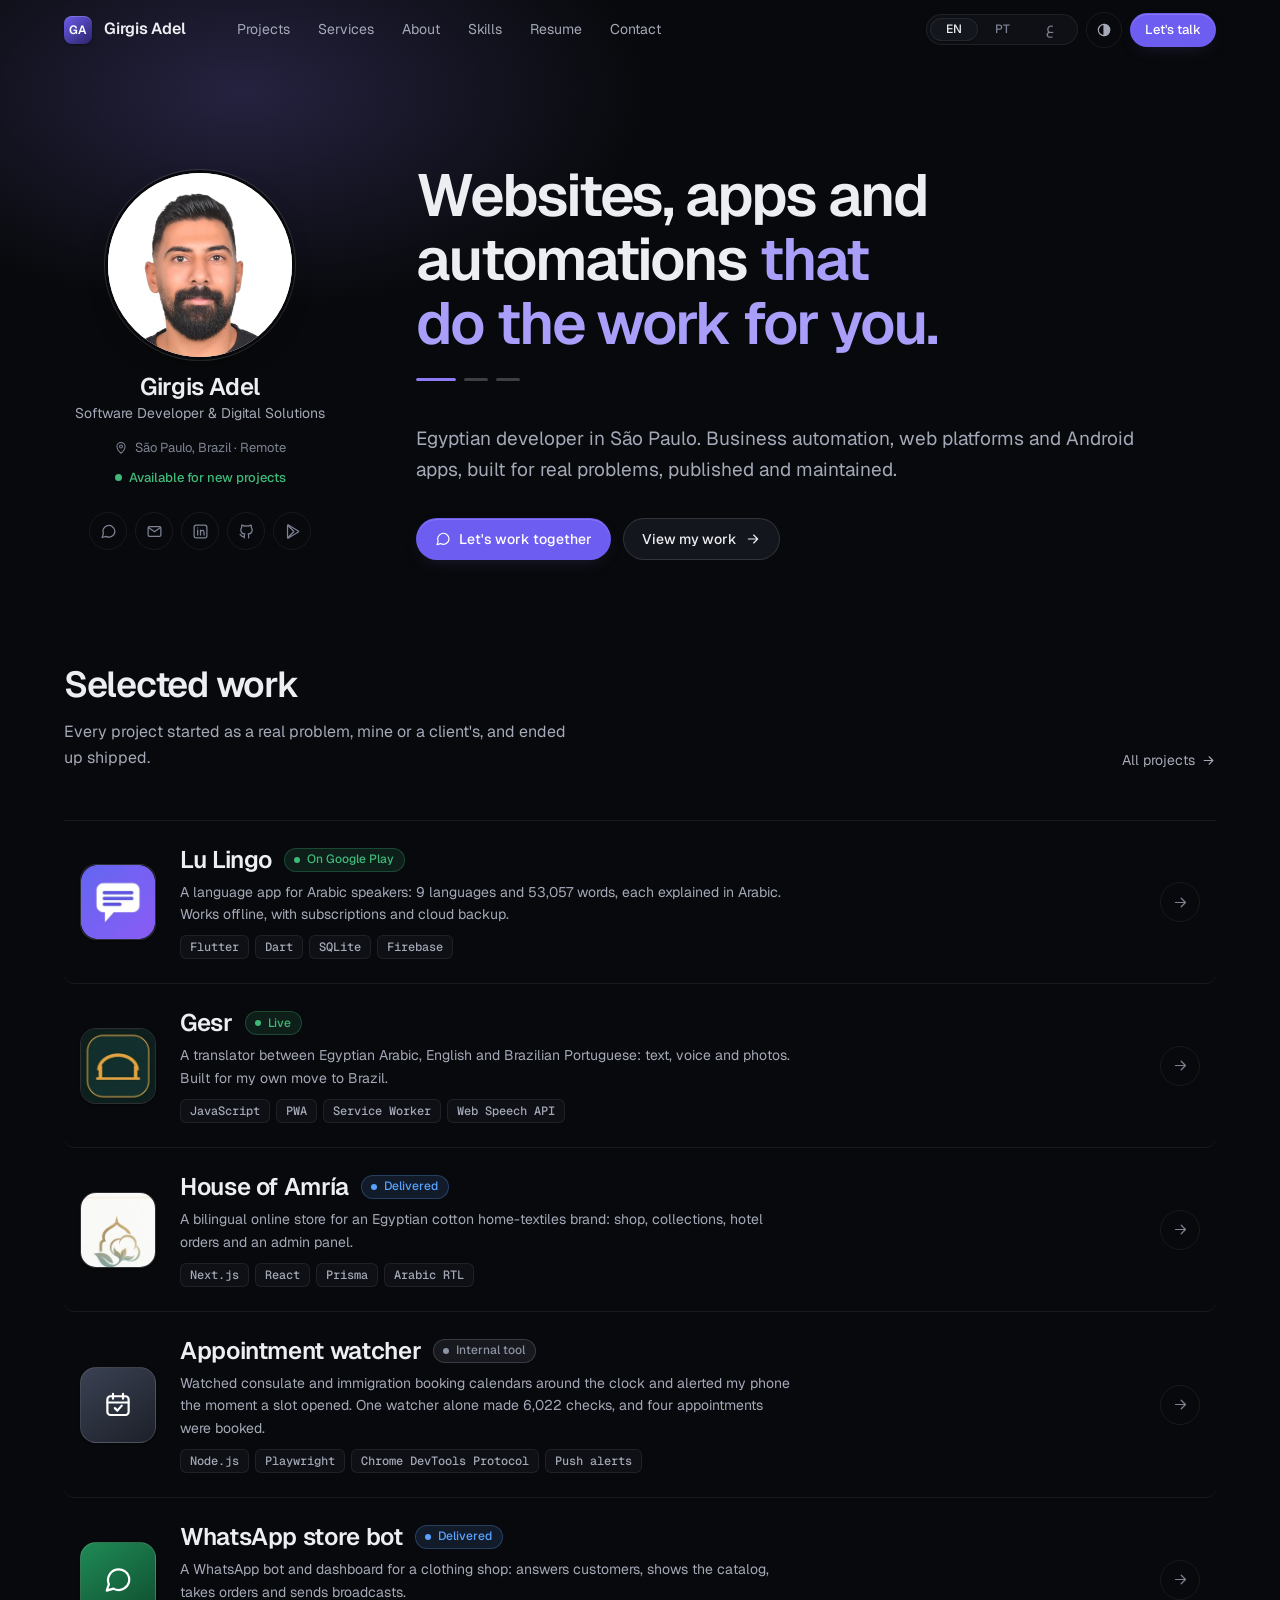
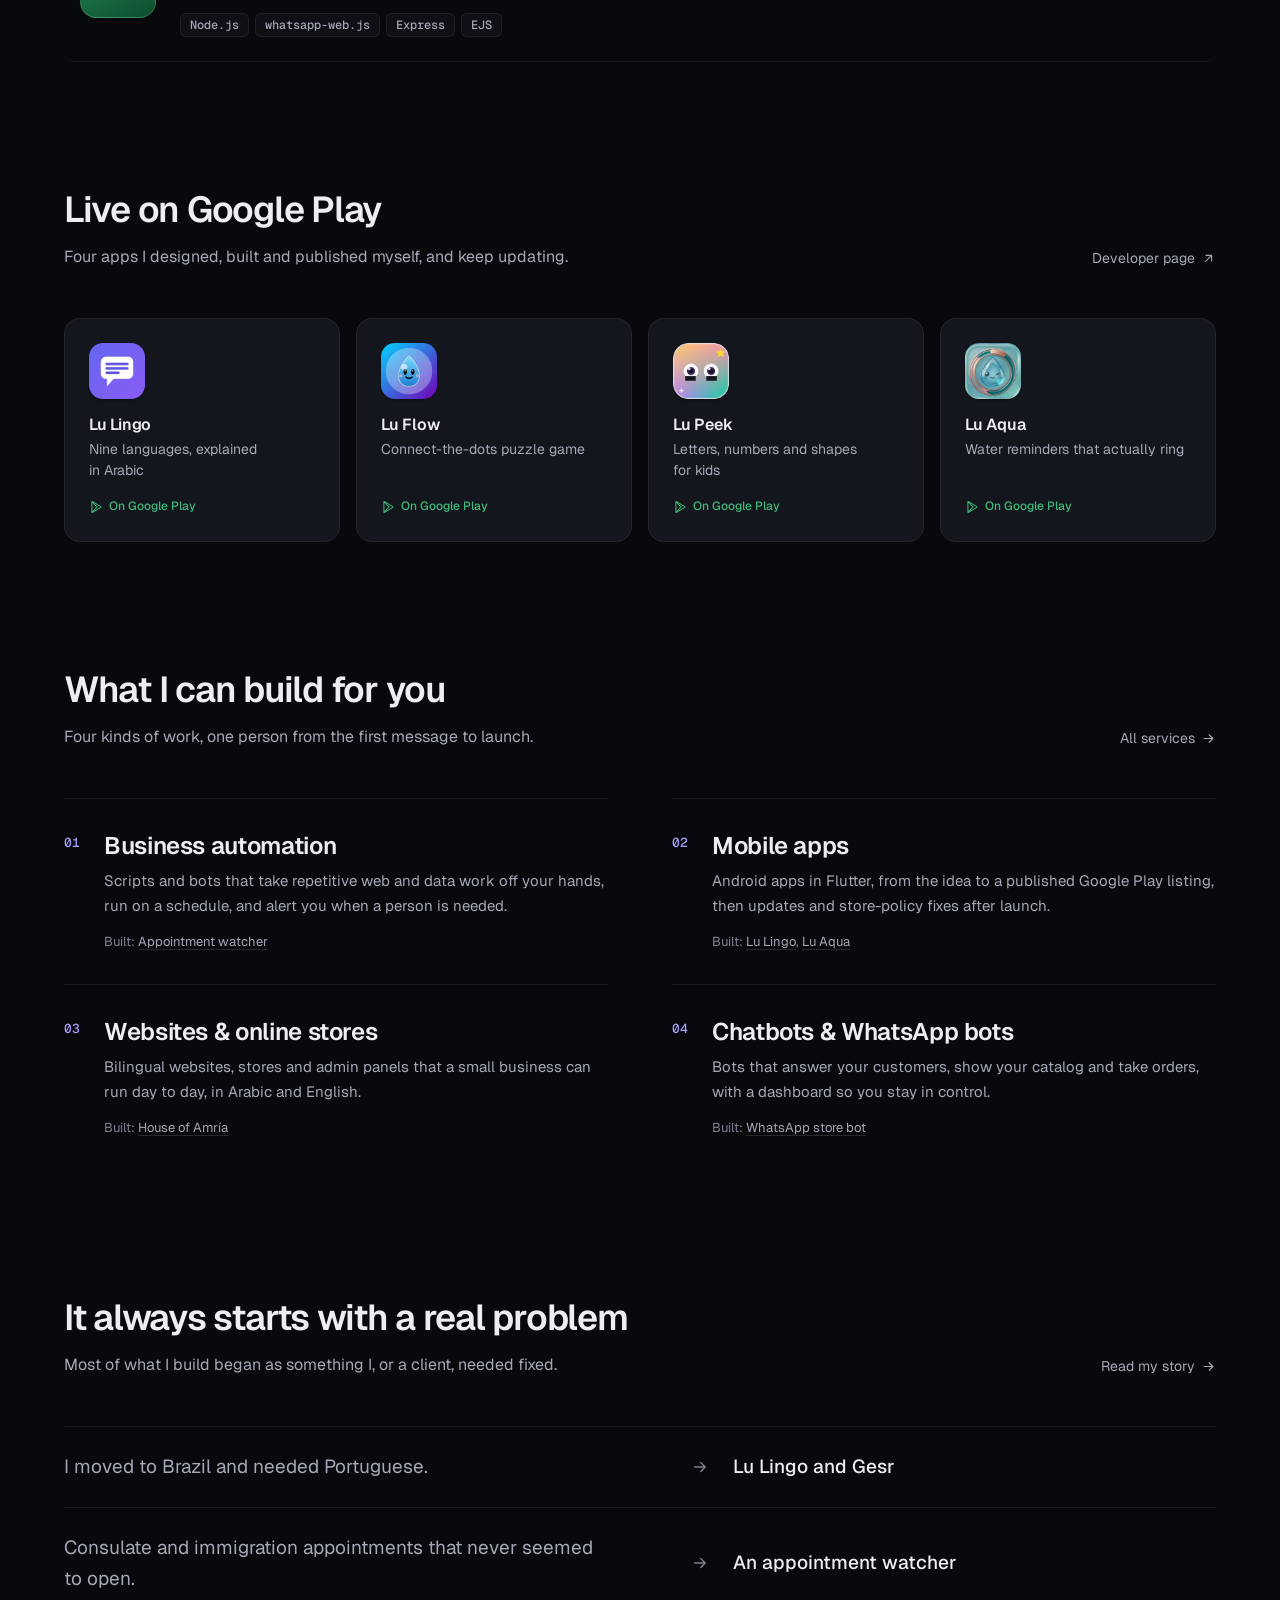
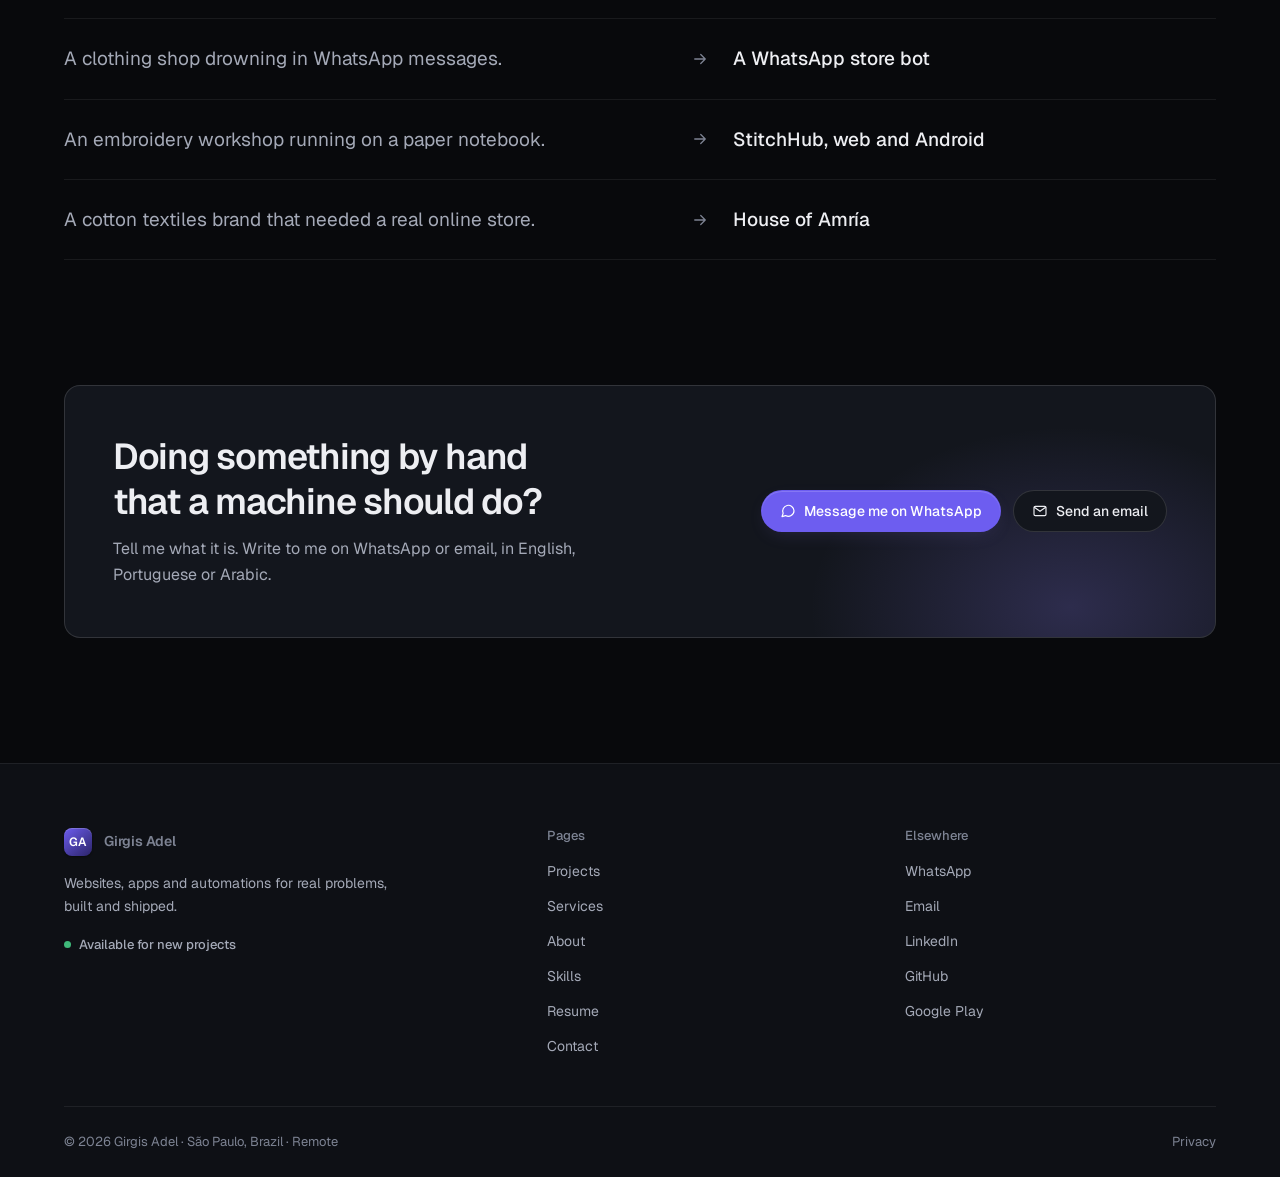
==== commit f0b820ae: "Theme picker with Auto, Light and Dark; appointment watcher: four appointments booked" ====
--- a/index.html
+++ b/index.html
@@ -25,7 +25,7 @@
 <link rel="apple-touch-icon" href="/assets/icons/apple-touch-icon.png">
 <!-- seo:end -->
 <link rel="icon" href="/assets/icons/favicon.svg" type="image/svg+xml">
-<script>/* pre-paint: theme + language before first frame (no flash) */(function(){try{var d=document.documentElement,q=new URLSearchParams(location.search).get('lang'),l=q||localStorage.getItem('lang'),t=localStorage.getItem('theme');if(t==='light')d.dataset.theme='light';if(l&&/^(pt|ar)/i.test(l)){d.classList.add('i18n-pending');if(/^ar/i.test(l)){d.lang='ar';d.dir='rtl'}else d.lang='pt-BR'}}catch(e){}})();</script>
+<script>/* pre-paint: theme + language before first frame (no flash) */(function(){try{var d=document.documentElement,q=new URLSearchParams(location.search).get('lang'),l=q||localStorage.getItem('lang')||(navigator.languages||[navigator.language]).find(function(x){return/^(en|pt|ar)/i.test(x)}),t=localStorage.getItem('theme'),h=new Date().getHours();if(t==='light'||(t!=='dark'&&h>=7&&h<19))d.dataset.theme='light';d.dataset.themeMode=t==='light'||t==='dark'?t:'auto';if(l&&/^(pt|ar)/i.test(l)){d.classList.add('i18n-pending');if(/^ar/i.test(l)){d.lang='ar';d.dir='rtl'}else d.lang='pt-BR'}}catch(e){}})();</script>
 <link rel="preconnect" href="https://fonts.googleapis.com">
 <link rel="preconnect" href="https://fonts.gstatic.com" crossorigin>
 <link rel="stylesheet" href="https://fonts.googleapis.com/css2?family=Geist:wght@400;500;600;700&family=Geist+Mono:wght@400;500&family=Cairo:wght@400;500;600;700&display=swap">
--- a/css/components.css
+++ b/css/components.css
@@ -75,7 +75,31 @@
 .icon-btn:hover { color: var(--text); border-color: var(--line-strong); background: var(--surface); }
 .icon-btn:focus-visible { outline: 2px solid var(--accent); outline-offset: 2px; }
 .icon-btn svg { inline-size: 16px; block-size: 16px; }
-[data-theme="light"] .i-sun, :root:not([data-theme="light"]) .i-moon { display: none; }
+/* Theme picker: the button shows the chosen mode; the small menu offers Auto · Light · Dark */
+.theme-pick { position: relative; }
+.theme-pick .icon-btn svg { display: none; }
+:root:not([data-theme-mode]) .theme-pick .i-auto,
+[data-theme-mode="auto"] .theme-pick .i-auto,
+[data-theme-mode="light"] .theme-pick .i-sun,
+[data-theme-mode="dark"] .theme-pick .i-moon { display: block; }
+.theme-menu {
+  position: absolute; inset-block-start: calc(100% + 8px); inset-inline-end: 0; z-index: 60;
+  min-inline-size: 210px; padding: 6px; display: grid; gap: 2px;
+  background: var(--bg-raised); border: 1px solid var(--line); border-radius: var(--r-lg); box-shadow: var(--shadow-2);
+}
+.theme-menu[hidden] { display: none; }
+.theme-menu button {
+  all: unset; cursor: pointer; display: flex; align-items: center; gap: 10px; padding: 9px 10px; border-radius: 10px;
+  color: var(--text-2); font: 500 14px/1.3 var(--font-sans);
+  transition: background var(--dur-1), color var(--dur-1);
+}
+.theme-menu button > span { display: grid; gap: 1px; }
+.theme-menu small { font-size: 12px; font-weight: 400; color: var(--text-3); }
+.theme-menu svg { inline-size: 16px; block-size: 16px; flex: none; }
+.theme-menu button:hover { background: var(--surface); color: var(--text); }
+.theme-menu button:focus-visible { outline: 2px solid var(--accent); outline-offset: -2px; }
+.theme-menu button[aria-pressed="true"] { background: var(--surface); color: var(--text); box-shadow: inset 0 0 0 1px var(--line); }
+.theme-menu button[aria-pressed="true"]::after { content: ""; margin-inline-start: auto; inline-size: 6px; block-size: 6px; border-radius: 50%; background: var(--accent); }
 .nav__menu-btn .i-close, .nav.is-open .nav__menu-btn .i-menu { display: none; }
 .nav.is-open .nav__menu-btn .i-close { display: block; }
 
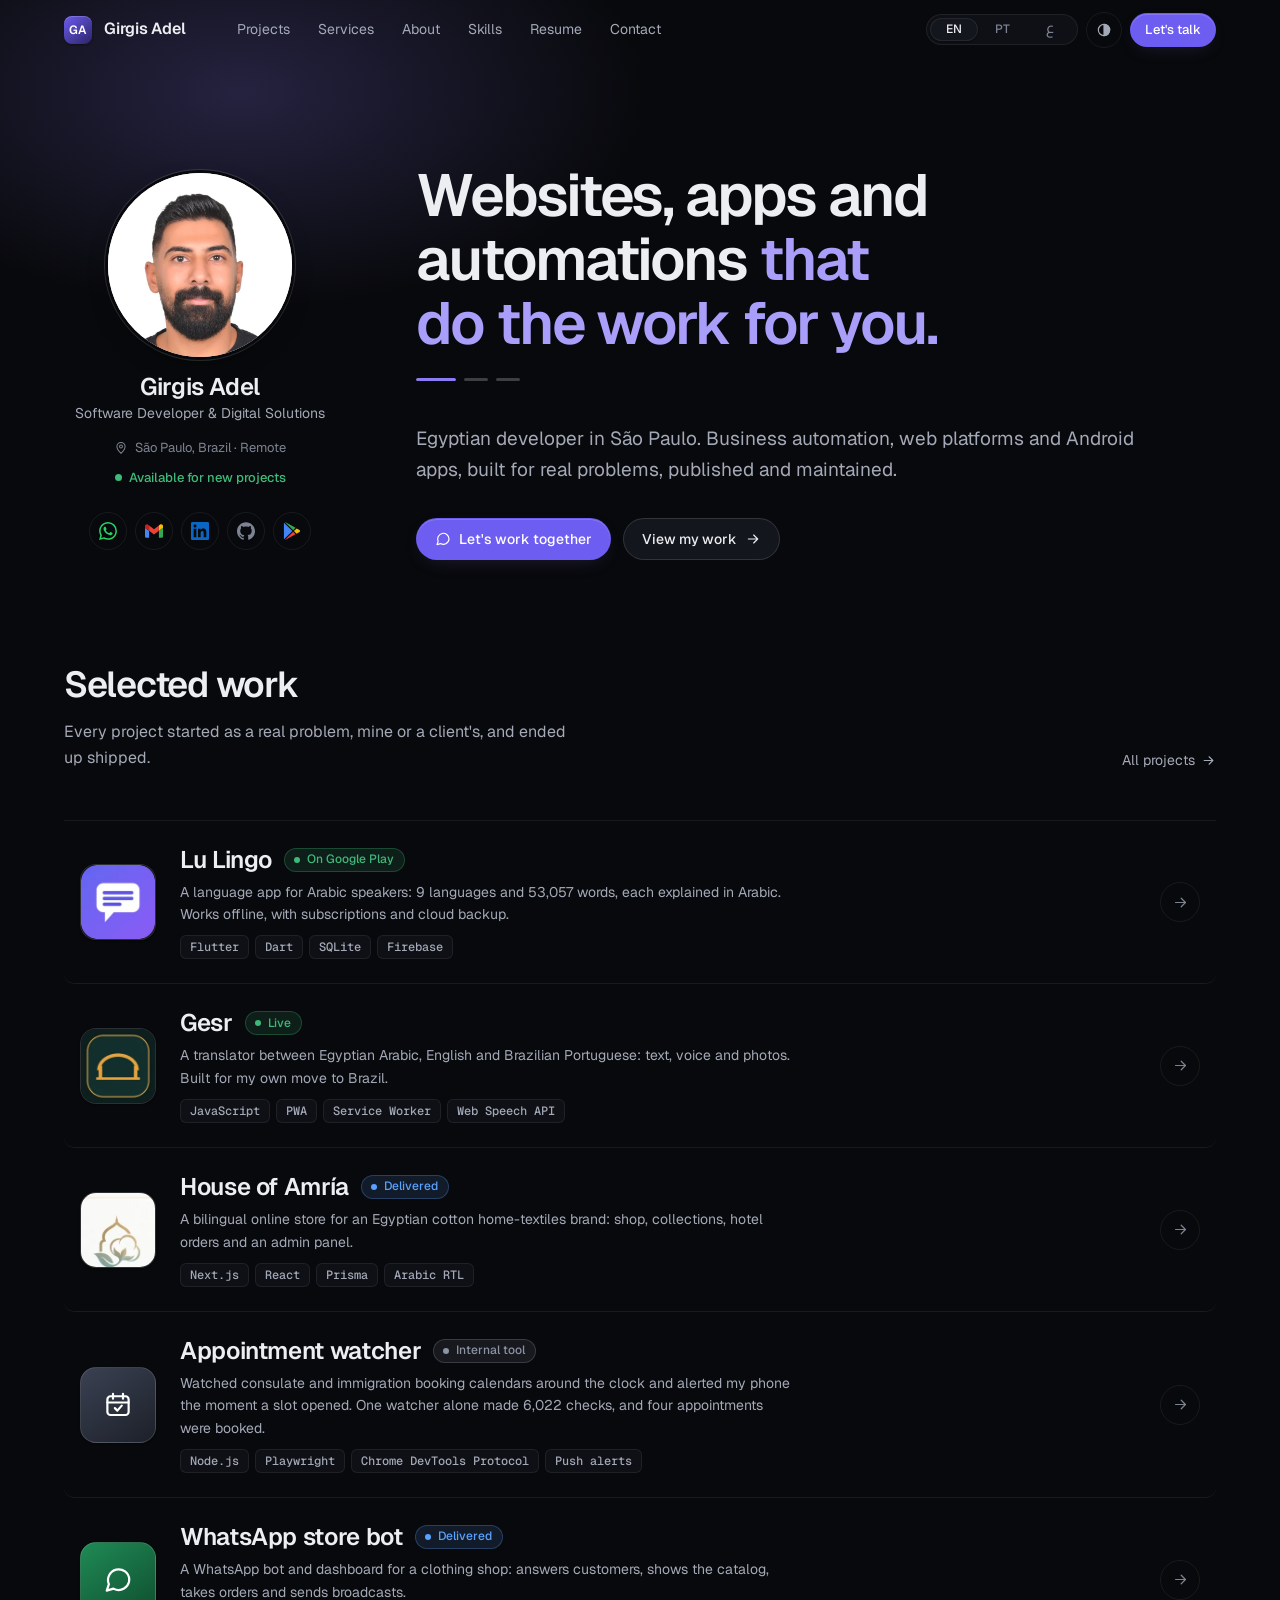
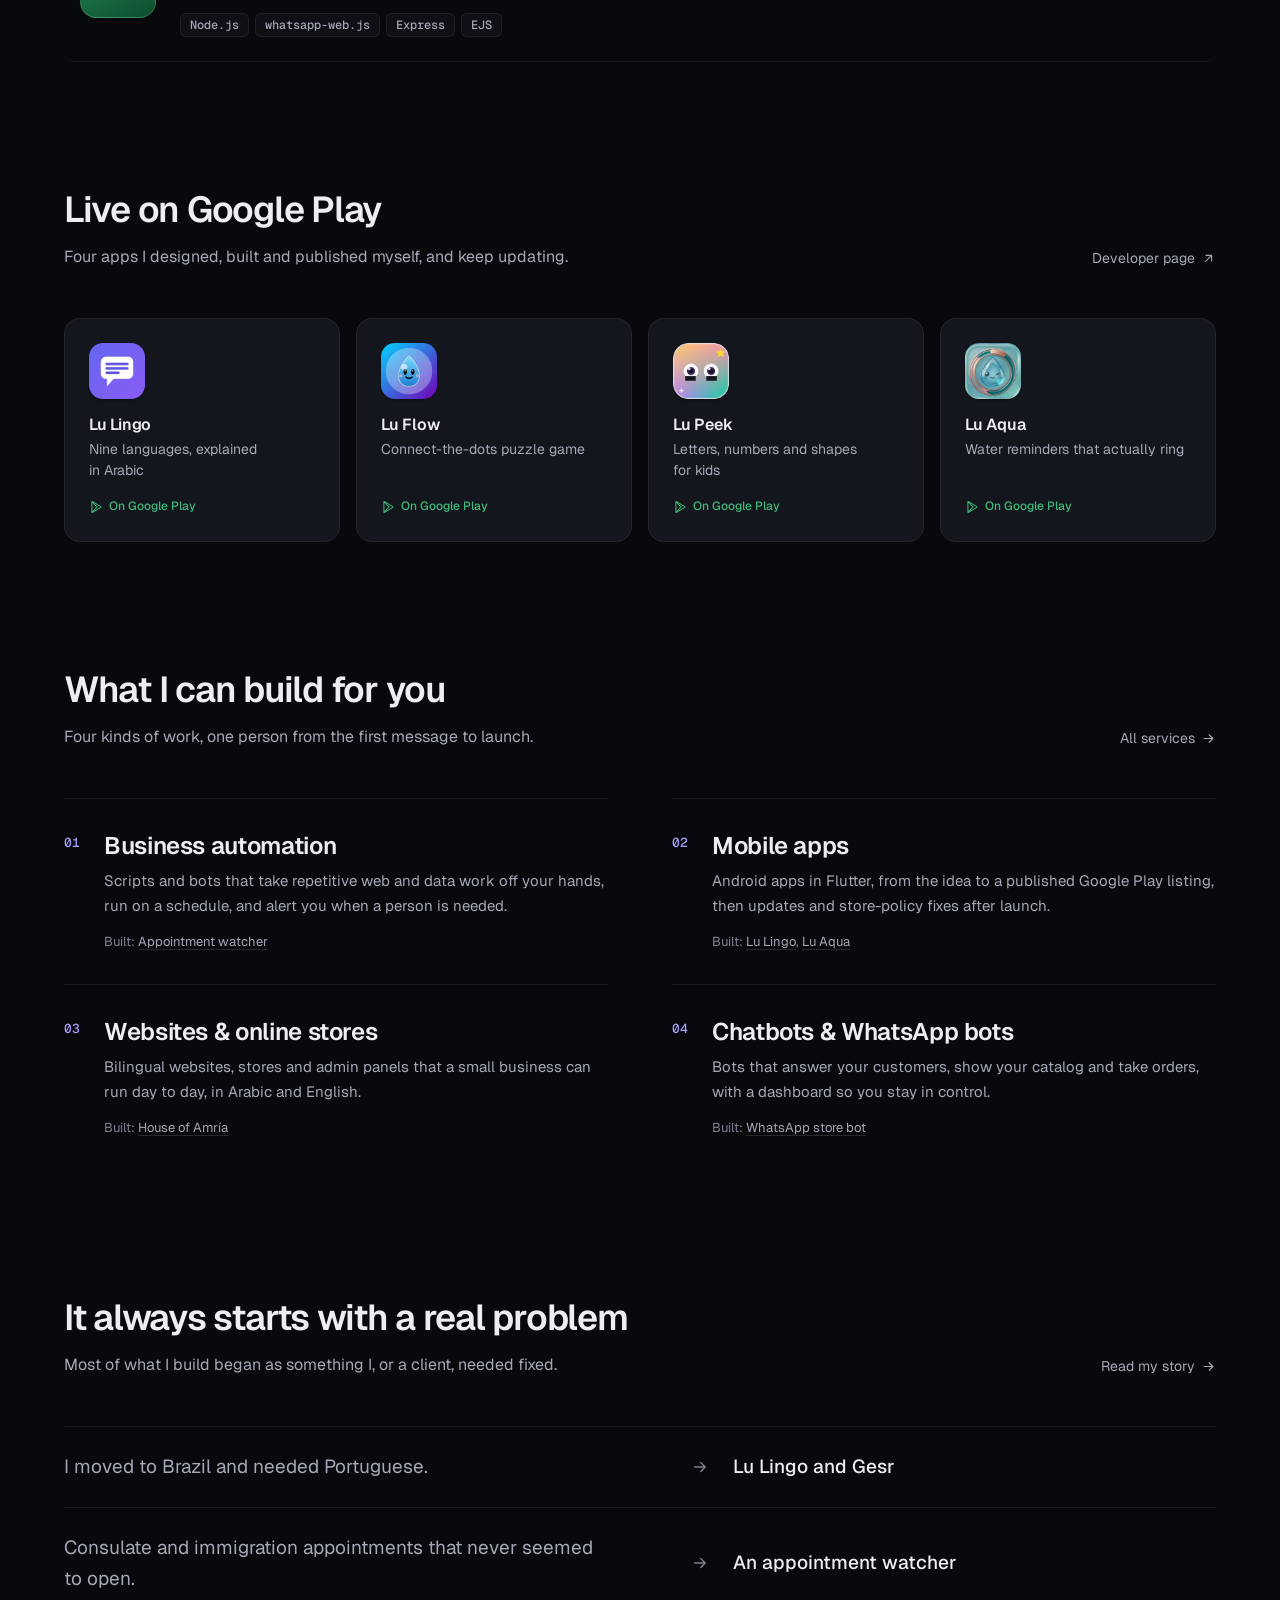
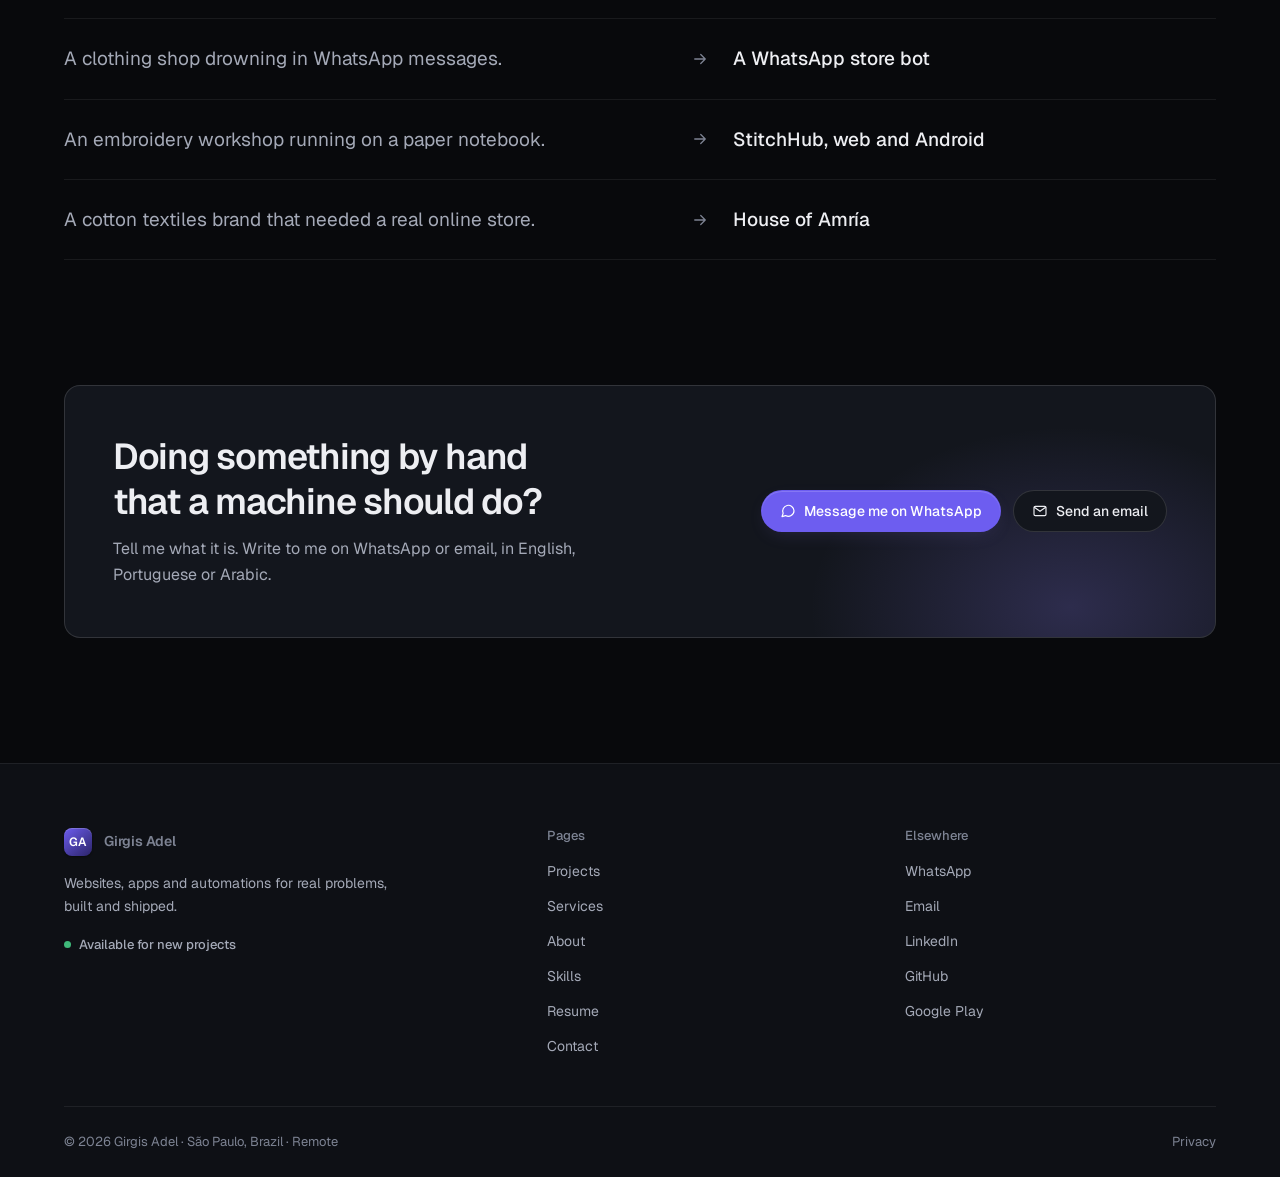
==== commit 2122b1c5: "Let's work together: choose WhatsApp, email or the form; real brand logos for the contact links" ====
--- a/index.html
+++ b/index.html
@@ -57,11 +57,11 @@
         </div>
       </div>
       <nav class="quick rise" style="--i:1" aria-label="Contact links" data-i18n-attr="aria-label:home.hero.links">
-        <a data-link="whatsapp" aria-label="WhatsApp" target="_blank" rel="noopener"><svg viewBox="0 0 24 24" fill="none" stroke="currentColor" stroke-width="1.75" stroke-linecap="round" stroke-linejoin="round" aria-hidden="true"><path d="M21 11.5a8.5 8.5 0 0 1-12.6 7.4L3 20.5l1.7-5.2A8.5 8.5 0 1 1 21 11.5z"/></svg></a>
-        <a data-link="email" aria-label="Email"><svg viewBox="0 0 24 24" fill="none" stroke="currentColor" stroke-width="1.75" stroke-linecap="round" stroke-linejoin="round" aria-hidden="true"><rect x="3" y="5" width="18" height="14" rx="2"/><path d="m3.5 6.5 8.5 6 8.5-6"/></svg></a>
-        <a data-link="linkedin" aria-label="LinkedIn" target="_blank" rel="noopener"><svg viewBox="0 0 24 24" fill="none" stroke="currentColor" stroke-width="1.75" stroke-linecap="round" stroke-linejoin="round" aria-hidden="true"><rect x="3" y="3" width="18" height="18" rx="3"/><path d="M8 10v7M8 7v.01M12 17v-4a2.5 2.5 0 0 1 5 0v4M12 10v7"/></svg></a>
-        <a data-link="github" aria-label="GitHub" target="_blank" rel="noopener"><svg viewBox="0 0 24 24" fill="none" stroke="currentColor" stroke-width="1.75" stroke-linecap="round" stroke-linejoin="round" aria-hidden="true"><path d="M9 19c-4.3 1.4-4.3-2.5-6-3m12 5v-3.5c0-1 .1-1.4-.5-2 2.8-.3 5.5-1.4 5.5-6a4.6 4.6 0 0 0-1.3-3.2 4.2 4.2 0 0 0-.1-3.2s-1.1-.3-3.5 1.3a12.3 12.3 0 0 0-6.2 0C6.5 2.8 5.4 3.1 5.4 3.1a4.2 4.2 0 0 0-.1 3.2A4.6 4.6 0 0 0 4 9.5c0 4.6 2.7 5.7 5.5 6-.6.6-.6 1.2-.5 2V21"/></svg></a>
-        <a data-link="play" aria-label="Google Play" target="_blank" rel="noopener"><svg viewBox="0 0 24 24" fill="none" stroke="currentColor" stroke-width="1.75" stroke-linecap="round" stroke-linejoin="round" aria-hidden="true"><path d="M5 3.5v17a.8.8 0 0 0 1.2.7l14-8.5a.8.8 0 0 0 0-1.4l-14-8.5A.8.8 0 0 0 5 3.5z"/><path d="M5.3 3.2 14 12l-8.7 8.8"/></svg></a>
+        <a data-link="whatsapp" aria-label="WhatsApp" target="_blank" rel="noopener"><svg class="brand" viewBox="0 0 24 24" aria-hidden="true" focusable="false"><path fill="#25D366" d="M17.472 14.382c-.297-.149-1.758-.867-2.03-.967-.273-.099-.471-.148-.67.15-.197.297-.767.966-.94 1.164-.173.199-.347.223-.644.075-.297-.15-1.255-.463-2.39-1.475-.883-.788-1.48-1.761-1.653-2.059-.173-.297-.018-.458.13-.606.134-.133.298-.347.446-.52.149-.174.198-.298.298-.497.099-.198.05-.371-.025-.52-.075-.149-.669-1.612-.916-2.207-.242-.579-.487-.5-.669-.51-.173-.008-.371-.01-.57-.01-.198 0-.52.074-.792.372-.272.297-1.04 1.016-1.04 2.479 0 1.462 1.065 2.875 1.213 3.074.149.198 2.096 3.2 5.077 4.487.709.306 1.262.489 1.694.625.712.227 1.36.195 1.871.118.571-.085 1.758-.719 2.006-1.413.248-.694.248-1.289.173-1.413-.074-.124-.272-.198-.57-.347m-5.421 7.403h-.004a9.87 9.87 0 01-5.031-1.378l-.361-.214-3.741.982.998-3.648-.235-.374a9.86 9.86 0 01-1.51-5.26c.001-5.45 4.436-9.884 9.888-9.884 2.64 0 5.122 1.03 6.988 2.898a9.825 9.825 0 012.893 6.994c-.003 5.45-4.437 9.884-9.885 9.884m8.413-18.297A11.815 11.815 0 0012.05 0C5.495 0 .16 5.335.157 11.892c0 2.096.547 4.142 1.588 5.945L.057 24l6.305-1.654a11.882 11.882 0 005.683 1.448h.005c6.554 0 11.89-5.335 11.893-11.893a11.821 11.821 0 00-3.48-8.413Z"/></svg></a>
+        <a data-link="email" aria-label="Email"><svg class="brand" viewBox="52 42 88 66" aria-hidden="true" focusable="false"><path fill="#4285F4" d="M58 108h14V74L52 59v43c0 3.32 2.69 6 6 6"/><path fill="#34A853" d="M120 108h14c3.32 0 6-2.69 6-6V59l-20 15"/><path fill="#FBBC04" d="M120 48v26l20-15v-8c0-7.42-8.47-11.65-14.4-7.2"/><path fill="#EA4335" d="M72 74V48l24 18 24-18v26L96 92"/><path fill="#C5221F" d="M52 51v8l20 15V48l-5.6-4.2c-5.94-4.45-14.4-.22-14.4 7.2"/></svg></a>
+        <a data-link="linkedin" aria-label="LinkedIn" target="_blank" rel="noopener"><svg class="brand" viewBox="0 0 24 24" aria-hidden="true" focusable="false"><path class="brand-li" fill="#0A66C2" d="M20.447 20.452h-3.554v-5.569c0-1.328-.027-3.037-1.852-3.037-1.853 0-2.136 1.445-2.136 2.939v5.667H9.351V9h3.414v1.561h.046c.477-.9 1.637-1.85 3.37-1.85 3.601 0 4.267 2.37 4.267 5.455v6.286zM5.337 7.433c-1.144 0-2.063-.926-2.063-2.065 0-1.138.92-2.063 2.063-2.063 1.14 0 2.064.925 2.064 2.063 0 1.139-.925 2.065-2.064 2.065zm1.782 13.019H3.555V9h3.564v11.452zM22.225 0H1.771C.792 0 0 .774 0 1.729v20.542C0 23.227.792 24 1.771 24h20.451C23.2 24 24 23.227 24 22.271V1.729C24 .774 23.2 0 22.222 0h.003z"/></svg></a>
+        <a data-link="github" aria-label="GitHub" target="_blank" rel="noopener"><svg class="brand" viewBox="0 0 24 24" aria-hidden="true" focusable="false"><path fill="currentColor" d="M12 .297c-6.63 0-12 5.373-12 12 0 5.303 3.438 9.8 8.205 11.385.6.113.82-.258.82-.577 0-.285-.01-1.04-.015-2.04-3.338.724-4.042-1.61-4.042-1.61C4.422 18.07 3.633 17.7 3.633 17.7c-1.087-.744.084-.729.084-.729 1.205.084 1.838 1.236 1.838 1.236 1.07 1.835 2.809 1.305 3.495.998.108-.776.417-1.305.76-1.605-2.665-.3-5.466-1.332-5.466-5.93 0-1.31.465-2.38 1.235-3.22-.135-.303-.54-1.523.105-3.176 0 0 1.005-.322 3.3 1.23.96-.267 1.98-.399 3-.405 1.02.006 2.04.138 3 .405 2.28-1.552 3.285-1.23 3.285-1.23.645 1.653.24 2.873.12 3.176.765.84 1.23 1.91 1.23 3.22 0 4.61-2.805 5.625-5.475 5.92.42.36.81 1.096.81 2.22 0 1.606-.015 2.896-.015 3.286 0 .315.21.69.825.57C20.565 22.092 24 17.592 24 12.297c0-6.627-5.373-12-12-12"/></svg></a>
+        <a data-link="play" aria-label="Google Play" target="_blank" rel="noopener"><svg class="brand" viewBox="0 0 24 24" aria-hidden="true" focusable="false"><path fill="#FBBC04" d="M22.018 13.298l-3.919 2.218-3.515-3.493 3.543-3.521 3.891 2.202a1.49 1.49 0 0 1 0 2.594z"/><path fill="#4285F4" d="M1.337.924a1.486 1.486 0 0 0-.112.568v21.017c0 .217.045.419.124.6l11.155-11.087L1.337.924z"/><path fill="#34A853" d="M13.544 10.989l3.258-3.238L3.45.195a1.466 1.466 0 0 0-.946-.179l11.04 10.973z"/><path fill="#EA4335" d="M13.544 13.056l-11 10.933c.298.036.612-.016.906-.183l13.324-7.54-3.23-3.21z"/></svg></a>
       </nav>
       </div>
       <div class="hero__main">
@@ -76,7 +76,14 @@
       <div class="rotator__dots rise" style="--i:2" aria-hidden="true"><button type="button" tabindex="-1" class="is-active"><span></span></button><button type="button" tabindex="-1"><span></span></button><button type="button" tabindex="-1"><span></span></button></div>
       <p class="lead rise" style="--i:2" data-i18n="home.hero.lead">Egyptian developer in São Paulo. Business automation, web platforms and Android apps, built for real problems, published and maintained.</p>
       <div class="hero__cta rise" style="--i:3">
-        <a class="btn btn--primary" data-link="whatsapp" target="_blank" rel="noopener"><svg viewBox="0 0 24 24" fill="none" stroke="currentColor" stroke-width="1.75" stroke-linecap="round" stroke-linejoin="round" aria-hidden="true"><path d="M21 11.5a8.5 8.5 0 0 1-12.6 7.4L3 20.5l1.7-5.2A8.5 8.5 0 1 1 21 11.5z"/></svg><span data-i18n="home.hero.cta1">Let's work together</span></a>
+        <div class="pick" data-pick>
+          <button class="btn btn--primary" type="button" data-pick-btn aria-expanded="false" aria-controls="hero-contact"><svg viewBox="0 0 24 24" fill="none" stroke="currentColor" stroke-width="1.75" stroke-linecap="round" stroke-linejoin="round" aria-hidden="true"><path d="M21 11.5a8.5 8.5 0 0 1-12.6 7.4L3 20.5l1.7-5.2A8.5 8.5 0 1 1 21 11.5z"/></svg><span data-i18n="home.hero.cta1">Let's work together</span></button>
+          <div class="pick__menu" id="hero-contact" role="group" data-i18n-attr="aria-label:pick.label" aria-label="How would you like to reach me?" hidden>
+            <a data-link="whatsapp" target="_blank" rel="noopener"><svg class="pick__wa" viewBox="0 0 24 24" fill="none" stroke="currentColor" stroke-width="1.75" stroke-linecap="round" stroke-linejoin="round" aria-hidden="true"><path d="M21 11.5a8.5 8.5 0 0 1-12.6 7.4L3 20.5l1.7-5.2A8.5 8.5 0 1 1 21 11.5z"/></svg><span><span data-i18n="pick.wa">WhatsApp</span><small data-i18n="pick.waHint">Usually the fastest reply</small></span></a>
+            <a data-link="email" data-mail-subject="pick.mailSubject"><svg viewBox="0 0 24 24" fill="none" stroke="currentColor" stroke-width="1.75" stroke-linecap="round" stroke-linejoin="round" aria-hidden="true"><rect x="3" y="5" width="18" height="14" rx="2"/><path d="m3.5 6.5 8.5 6 8.5-6"/></svg><span><span data-i18n="pick.email">Email</span><small><bdi dir="ltr" data-site="email">gogy.bairy@gmail.com</bdi></small></span></a>
+            <a href="/contact.html"><svg viewBox="0 0 24 24" fill="none" stroke="currentColor" stroke-width="1.75" stroke-linecap="round" stroke-linejoin="round" aria-hidden="true"><rect x="5" y="3.5" width="14" height="17" rx="2"/><path d="M9 8h6M9 12h6M9 16h4"/></svg><span><span data-i18n="pick.form">Contact form</span><small data-i18n="pick.formHint">Tell me about your project</small></span></a>
+          </div>
+        </div>
         <a class="btn btn--secondary" href="/projects.html"><span data-i18n="home.hero.cta2">View my work</span><svg class="flip" viewBox="0 0 24 24" fill="none" stroke="currentColor" stroke-width="1.75" stroke-linecap="round" stroke-linejoin="round" aria-hidden="true"><path d="M5 12h14M13 6l6 6-6 6"/></svg></a>
       </div>
       </div>
--- a/css/base.css
+++ b/css/base.css
@@ -4,6 +4,7 @@
    ========================================================================== */
 
 *, *::before, *::after { box-sizing: border-box; }
+[hidden] { display: none !important; } /* `hidden` always wins over a component's display rule */
 
 html {
   -webkit-text-size-adjust: 100%;
--- a/css/components.css
+++ b/css/components.css
@@ -75,6 +75,44 @@
 .icon-btn:hover { color: var(--text); border-color: var(--line-strong); background: var(--surface); }
 .icon-btn:focus-visible { outline: 2px solid var(--accent); outline-offset: 2px; }
 .icon-btn svg { inline-size: 16px; block-size: 16px; }
+/* Choice menu under a button ("Let's work together" → WhatsApp · Email · Form). Shares the look of the theme menu. */
+.pick { position: relative; display: inline-flex; }
+.pick__menu {
+  position: absolute; inset-block-start: calc(100% + 8px); inset-inline-start: 0; z-index: 40;
+  min-inline-size: 270px; padding: 6px; display: grid; gap: 2px; scroll-margin-block-end: 16px;
+  background: var(--bg-raised); border: 1px solid var(--line); border-radius: var(--r-lg); box-shadow: var(--shadow-2);
+}
+.pick__menu a {
+  display: flex; align-items: center; gap: 12px; padding: 10px 12px; border-radius: 10px;
+  color: var(--text); text-decoration: none; font: 500 15px/1.3 var(--font-sans);
+  transition: background var(--dur-1);
+}
+.pick__menu a > span { display: grid; gap: 2px; min-inline-size: 0; }
+.pick__menu small { font-size: 12.5px; font-weight: 400; color: var(--text-3); overflow-wrap: anywhere; }
+.pick__menu svg { inline-size: 18px; block-size: 18px; flex: none; color: var(--text-2); }
+.pick__menu .pick__wa { color: #25d366; }
+.pick__menu a:hover { background: var(--surface); }
+.pick__menu a:focus-visible { outline: 2px solid var(--accent); outline-offset: -2px; }
+
+/* WhatsApp app choice (Android): bottom sheet */
+.wa-sheet {
+  margin: auto auto 0; inline-size: min(100% - 24px, 420px); max-inline-size: none; padding: 10px;
+  border: 1px solid var(--line); border-radius: var(--r-lg) var(--r-lg) 0 0; border-block-end: 0;
+  background: var(--bg-raised); color: var(--text); box-shadow: var(--shadow-2);
+  padding-block-end: max(10px, env(safe-area-inset-bottom));
+}
+.wa-sheet::backdrop { background: rgba(0, 0, 0, 0.5); }
+.wa-sheet__title { margin: 6px 8px 10px; font-size: 13px; color: var(--text-3); }
+.wa-sheet__opt, .wa-sheet__cancel {
+  all: unset; box-sizing: border-box; cursor: pointer; display: flex; align-items: center; gap: 12px; inline-size: 100%;
+  min-block-size: 52px; padding: 0 14px; border-radius: 12px; font: 500 16px/1.3 var(--font-sans);
+}
+.wa-sheet__opt { color: var(--text); }
+.wa-sheet__opt svg { inline-size: 22px; block-size: 22px; color: #25d366; flex: none; }
+.wa-sheet__opt:hover, .wa-sheet__opt:focus-visible { background: var(--surface); }
+.wa-sheet__cancel { justify-content: center; margin-block-start: 6px; color: var(--text-2); border: 1px solid var(--line); }
+.wa-sheet :focus-visible { outline: 2px solid var(--accent); outline-offset: -2px; }
+
 /* Theme picker: the button shows the chosen mode; the small menu offers Auto · Light · Dark */
 .theme-pick { position: relative; }
 .theme-pick .icon-btn svg { display: none; }
@@ -150,6 +188,9 @@
   border-radius: var(--r-sm); border: 1px solid var(--line); background: var(--bg-raised);
   font: 500 12px/1 var(--font-mono); color: var(--text-2);
 }
+/* translated (descriptive) chips: the page's text font, so Arabic letters join properly */
+.chip--text { font-family: var(--font-sans); letter-spacing: normal; }
+.chips--lg .chip--text { font-size: 14px; }
 
 /* ---------- Project list row ---------- */
 .plist { list-style: none; margin: 0; padding: 0; border-block-start: 1px solid var(--line); }
--- a/css/pages.css
+++ b/css/pages.css
@@ -39,6 +39,8 @@
 }
 .quick a:hover { color: var(--text); border-color: var(--line-strong); background: var(--surface); }
 .quick svg { inline-size: 17px; block-size: 17px; }
+.quick svg.brand { inline-size: 18px; block-size: 18px; transition: transform var(--dur-1); } /* real brand logos, in their own colours */
+.quick a:hover svg.brand { transform: scale(1.08); }
 
 /* Split hero: profile on one side, rotating headline on the other (mirrors in RTL) */
 .hero--split { text-align: start; }
@@ -328,6 +330,7 @@
   .facts-row { grid-template-columns: repeat(2, minmax(0, 1fr)); }
   .facts-row > div, .facts-row > div:first-child { border-inline-start: 0; padding-inline: 0 var(--s-3); border-block-start: 1px solid var(--line); }
   .facts-row > div:nth-child(-n + 2) { border-block-start: 0; }
+  .facts-row > div:last-child:nth-child(odd) { grid-column: 1 / -1; } /* an odd last stat takes the full row */
 }
 
 /* ---------- Skills ---------- */
